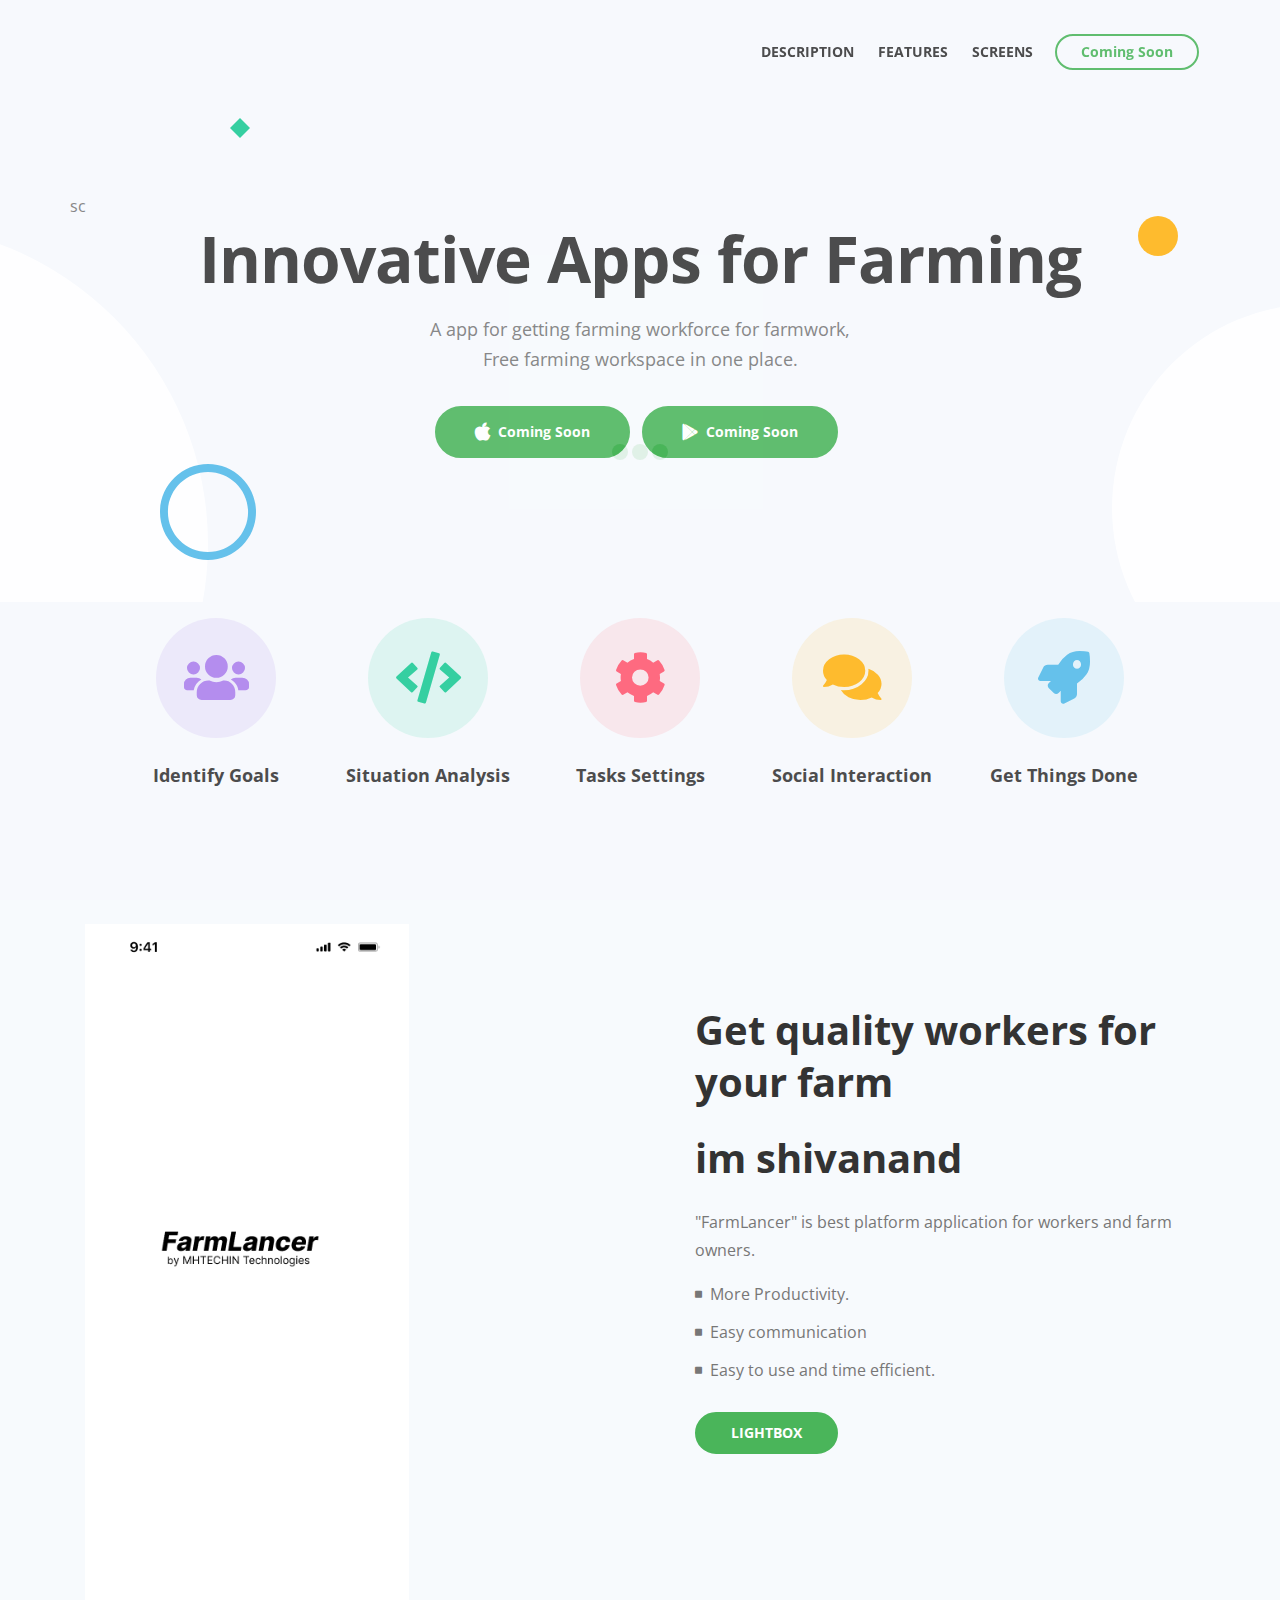
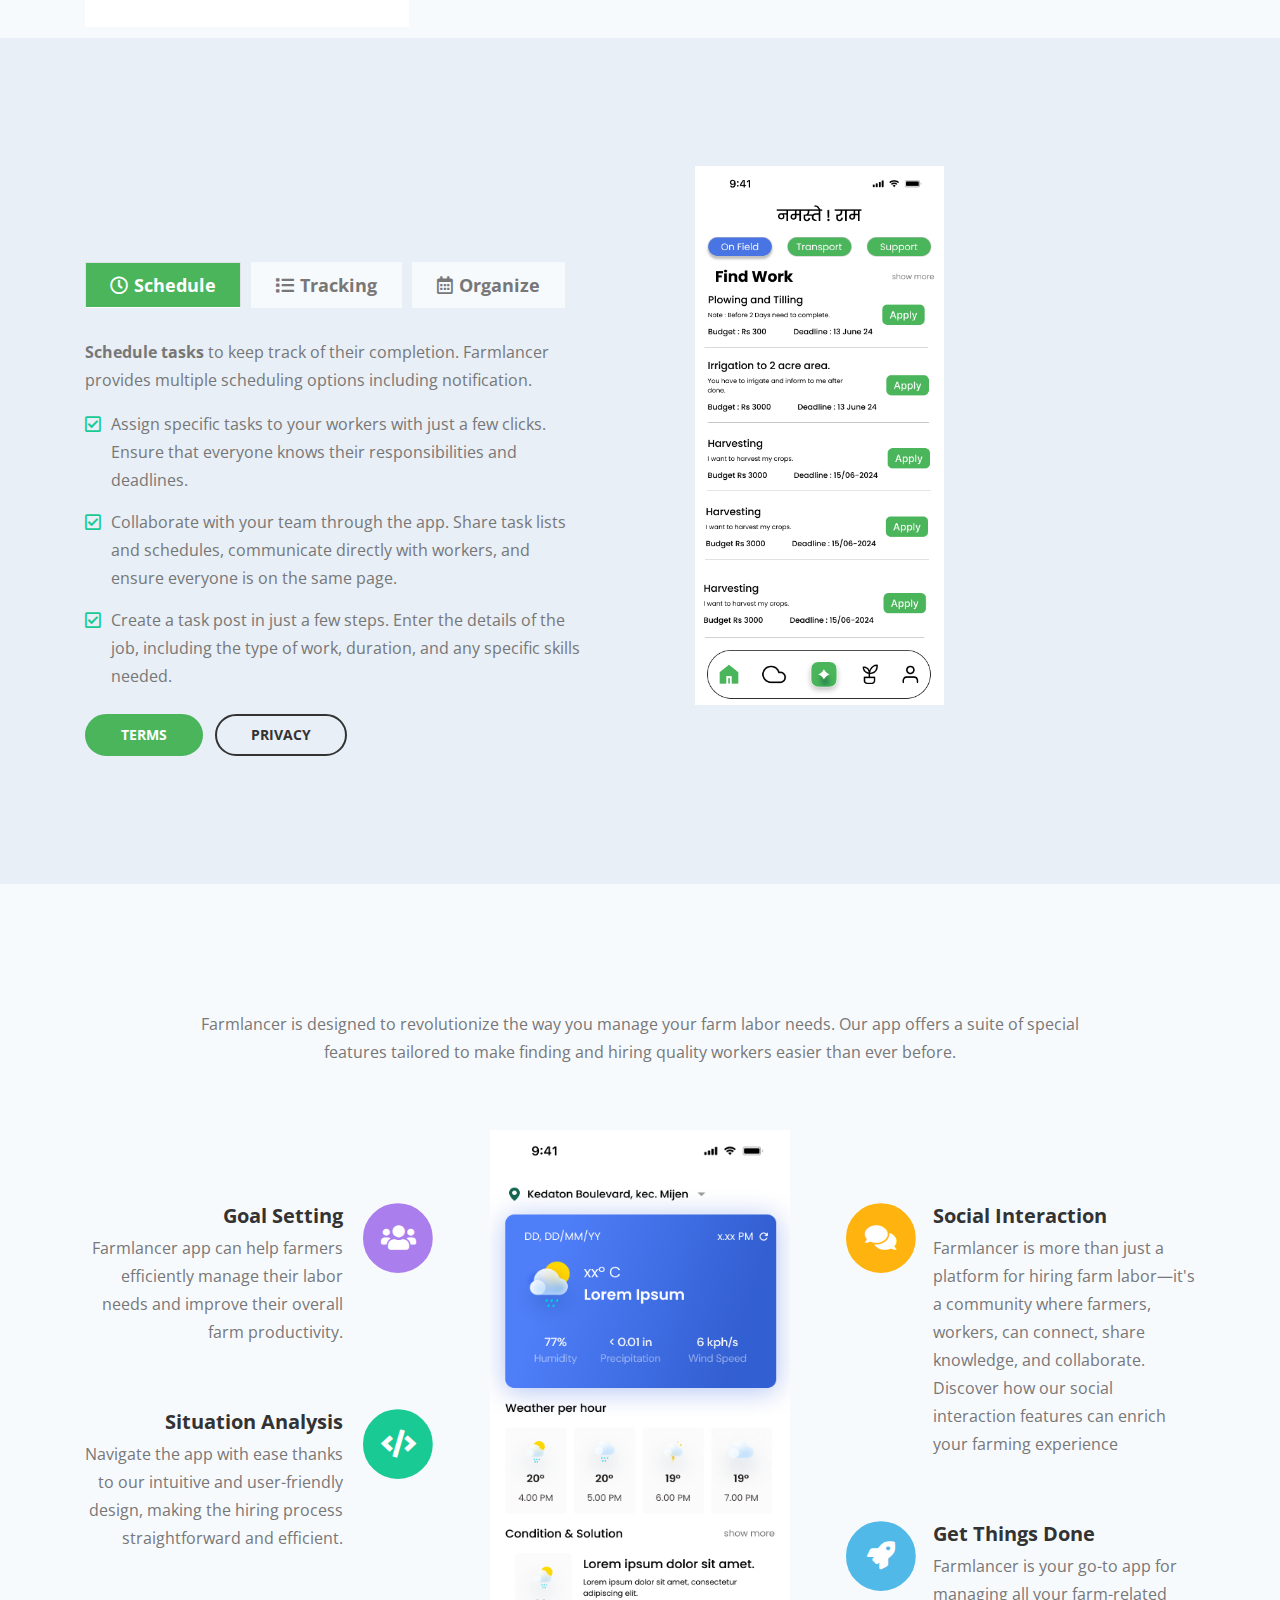
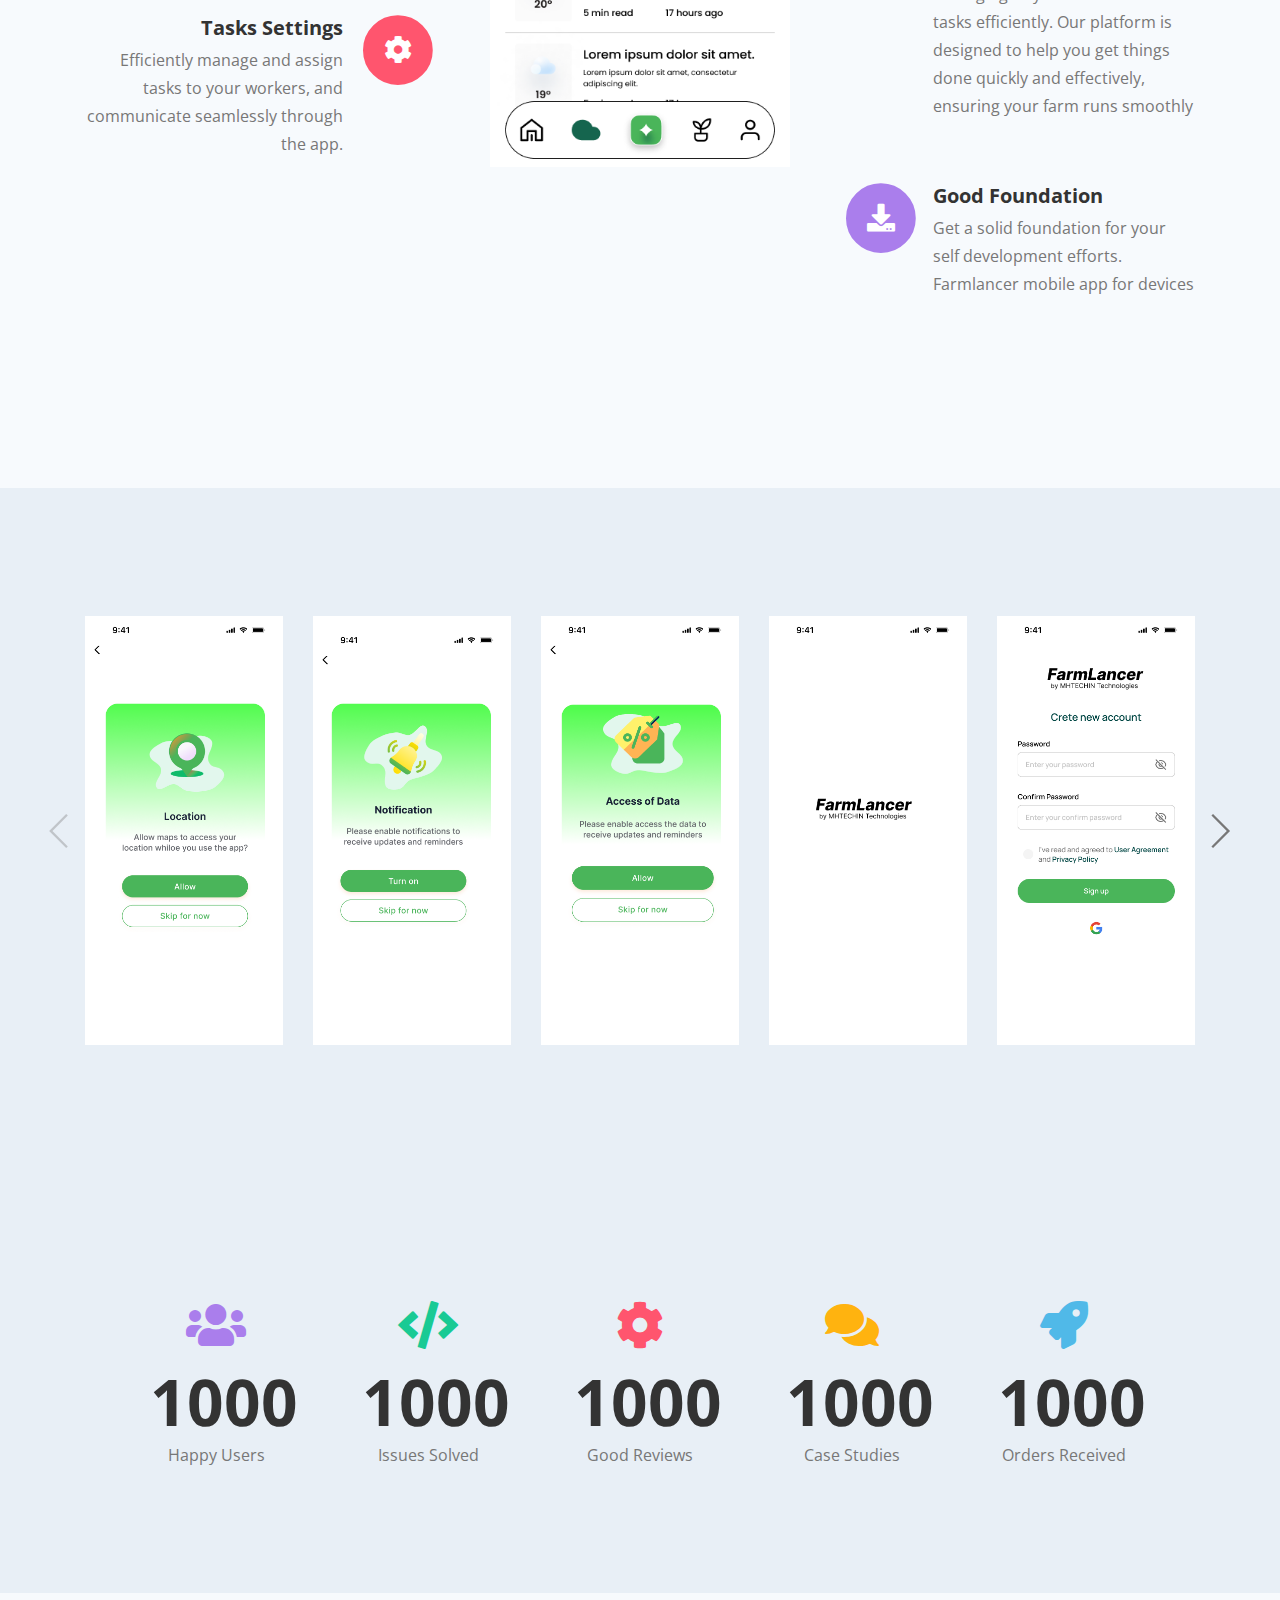
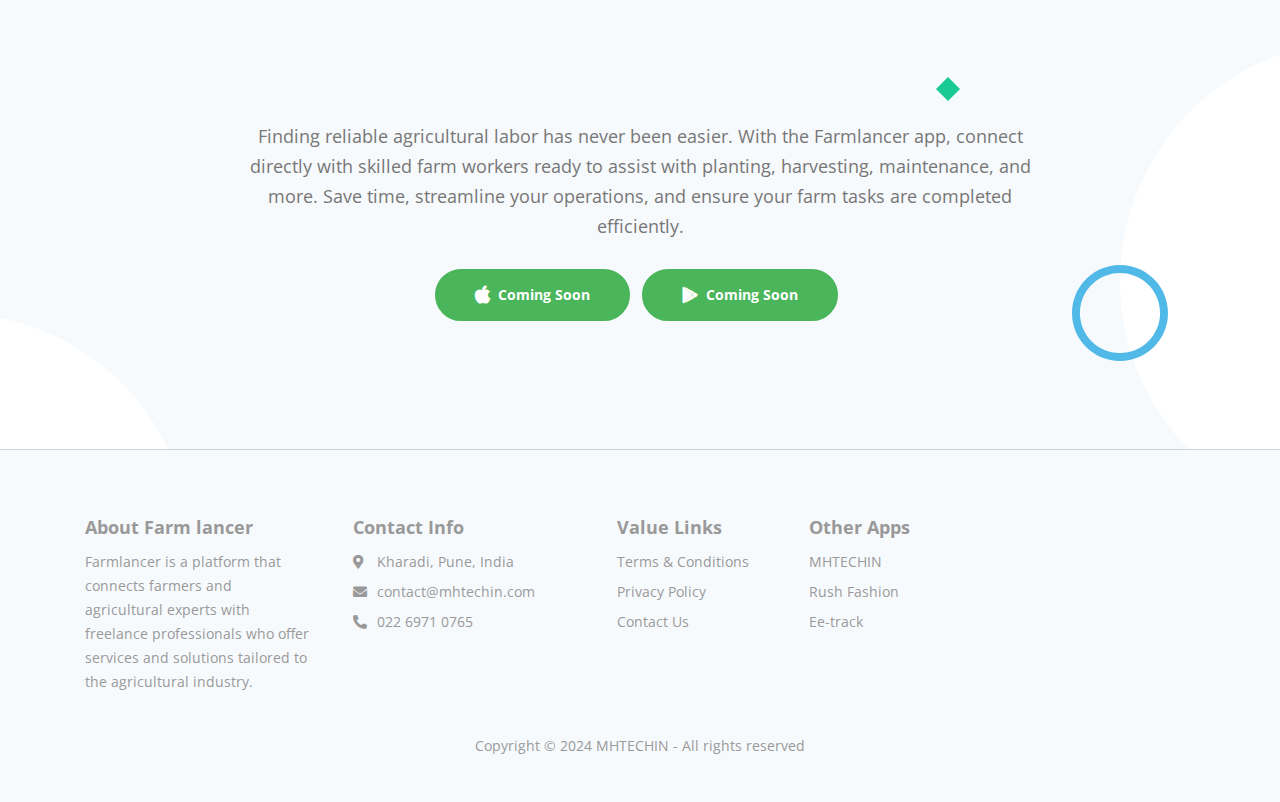
==== index.html @ 0a5f11b9 "updated 218th line" ====
<!DOCTYPE html>
<html lang="en">
<head>
    <meta charset="utf-8">
    <meta name="viewport" content="width=device-width, initial-scale=1, shrink-to-fit=no">
    
    <!-- SEO Meta Tags -->
    <meta name="description" content="Sync is a landing page HTML template built with Bootstrap 4 for presenting mobile apps to the online audience and for getting visitors to become users.">
    <meta name="author" content="Inovatik">

    <!-- OG Meta Tags to improve the way the post looks when you share the page on LinkedIn, Facebook, Google+ -->
	<meta property="og:site_name" content="" /> <!-- website name -->
	<meta property="og:site" content="" /> <!-- website link -->
	<meta property="og:title" content=""/> <!-- title shown in the actual shared post -->
	<meta property="og:description" content="" /> <!-- description shown in the actual shared post -->
	<meta property="og:image" content="" /> <!-- image link, make sure it's jpg -->
	<meta property="og:url" content="" /> <!-- where do you want your post to link to -->
	<meta property="og:type" content="article" />

    <!-- Webpage Title -->
    <title>Farm Lancer App </title>
    
    <!-- Styles -->
    <link href="https://fonts.googleapis.com/css?family=Open+Sans:400,400i,700&display=swap&subset=latin-ext" rel="stylesheet">
    <link href="css/bootstrap.css" rel="stylesheet">
    <link href="css/fontawesome-all.css" rel="stylesheet">
    <link href="css/swiper.css" rel="stylesheet">
	<link href="css/magnific-popup.css" rel="stylesheet">
	<link href="css/styles.css" rel="stylesheet">
	
	<!-- Favicon  -->
    <link rel="icon" href="images/favicon.png">
</head>
<body data-spy="scroll" data-target=".fixed-top">
    
    <!-- Preloader -->
	<div class="spinner-wrapper">
        <div class="spinner">
            <div class="bounce1"></div>
            <div class="bounce2"></div>
            <div class="bounce3"></div>
        </div>
    </div>
    <!-- end of preloader -->
    

    <!-- Navigation -->
    <nav class="navbar navbar-expand-lg navbar-dark navbar-custom fixed-top">
        <div class="container">
            <!-- Text Logo - Use this if you don't have a graphic logo -->
            <!-- <a class="navbar-brand logo-text page-scroll" href="index.html">Sync</a> -->

            <!-- Image Logo -->
           <!-- / <a class="navbar-brand logo-image" href="index.html"><img src="images/logo.svg" alt="alternative"></a>  -->
            
            <!-- Mobile Menu Toggle Button -->
            <button class="navbar-toggler" type="button" data-toggle="collapse" data-target="#navbarsExampleDefault" aria-controls="navbarsExampleDefault" aria-expanded="false" aria-label="Toggle navigation">
                <span class="navbar-toggler-awesome fas fa-bars"></span>
                <span class="navbar-toggler-awesome fas fa-times"></span>
            </button>
            <!-- end of mobile menu toggle button -->

            <div class="collapse navbar-collapse" id="navbarsExampleDefault">
                <ul class="navbar-nav ml-auto">
                    <li class="nav-item">
                        <a class="nav-link page-scroll" href="#description">DESCRIPTION <span class="sr-only">(current)</span></a>
                    </li>
                    <li class="nav-item">
                        <a class="nav-link page-scroll" href="#features">FEATURES</a>
                    </li>
                    <li class="nav-item">
                        <a class="nav-link page-scroll" href="#screens">SCREENS</a>
                    </li>

                    <!-- Dropdown Menu -->          
                    <!--<li class="nav-item dropdown">-->
                    <!--    <a class="nav-link dropdown-toggle page-scroll" id="navbarDropdown" role="button" aria-haspopup="true" aria-expanded="false">EXTRA</a>-->
                    <!--    <div class="dropdown-menu" aria-labelledby="navbarDropdown">-->
                    <!--        <a class="dropdown-item" href="article-details.html"><span class="item-text">ARTICLE DETAILS</span></a>-->
                    <!--        <div class="dropdown-divider"></div>-->
                    <!--        <a class="dropdown-item" href="terms-conditions.html"><span class="item-text">TERMS CONDITIONS</span></a>-->
                    <!--        <div class="dropdown-divider"></div>-->
                    <!--        <a class="dropdown-item" href="privacy-policy.html"><span class="item-text">PRIVACY POLICY</span></a>-->
                    <!--    </div>-->
                    <!--</li>-->
                    <!-- end of dropdown menu -->
                </ul>
                <span class="nav-item">
                    <a class="btn-outline-sm page-scroll" href="#download">Coming Soon</a>
                </span>
            </div>
        </div> <!-- end of container -->
    </nav> <!-- end of navbar -->
    <!-- end of navigation -->


    <!-- Header -->
    <header class="header">
        <div class="container">
            <div class="row">sc
                <div class="col-lg-12">
                    <div class="text-container">
                        <h1>Innovative Apps for Farming</h1>
                        <p class="p-large p-heading">A app for getting farming workforce for farmwork, <br>Free farming workspace in one place.</p>
                        <a class="btn-solid-lg" href="#your-link"><i class="fab fa-apple"></i>Coming Soon</a>
                        <a class="btn-solid-lg" href="#your-link"><i class="fab fa-google-play"></i>Coming Soon</a>
                    </div> <!-- end of text-container -->
                </div> <!-- end of col -->
            </div> <!-- end of row -->
            <div class="row">
                <div class="col-lg-12">
                    <!-- <div class="image-container">
                        <img class="img-fluid" src="images/header-iphone.png" alt="alternative">
                    </div>  -->
                </div> <!-- end of col -->
            </div> <!-- end of row -->
        </div> <!-- end of container -->
        <div class="deco-white-circle-1">
            <img src="images/decorative-white-circle.svg" alt="alternative">
        </div> <!-- end of deco-white-circle-1 -->
        <div class="deco-white-circle-2">
            <img src="images/decorative-white-circle.svg" alt="alternative">
        </div> <!-- end of deco-white-circle-2 -->
        <div class="deco-blue-circle">
            <img src="images/decorative-blue-circle.svg" alt="alternative">
        </div> <!-- end of deco-blue-circle -->
        <div class="deco-yellow-circle">
            <img src="images/decorative-yellow-circle.svg" alt="alternative">
        </div> <!-- end of deco-yellow-circle -->
        <div class="deco-green-diamond">
            <img src="images/decorative-green-diamond.svg" alt="alternative">
        </div> <!-- end of deco-yellow-circle -->
    </header> <!-- end of header -->
    <!-- end of header -->


    <!-- Small Features -->
    <div class="cards-1">
        <div class="container">
            <div class="row">
                <div class="col-lg-12">
                    
                    <!-- Card -->
                    <div class="card">
                        <div class="card-image">
                            <i class="fas fa-users"></i>
                        </div>
                        <div class="card-body">
                            <h5 class="card-title">Identify Goals</h5>
                        </div>
                    </div>
                    <!-- end of card -->

                    <!-- Card -->
                    <div class="card">
                        <div class="card-image green">
                            <i class="fas fa-code"></i>
                        </div>
                        <div class="card-body">
                            <h5 class="card-title">Situation Analysis</h5>
                        </div>
                    </div>
                    <!-- end of card -->

                    <!-- Card -->
                    <div class="card">
                        <div class="card-image red">
                            <i class="fas fa-cog"></i>
                        </div>
                        <div class="card-body">
                            <h5 class="card-title">Tasks Settings</h5>
                        </div>
                    </div>
                    <!-- end of card -->

                    <!-- Card -->
                    <div class="card">
                        <div class="card-image yellow">
                            <i class="fas fa-comments"></i>
                        </div>
                        <div class="card-body">
                            <h5 class="card-title">Social Interaction</h5>
                        </div>
                    </div>
                    <!-- end of card -->

                    <!-- Card -->
                    <div class="card">
                        <div class="card-image blue">
                            <i class="fas fa-rocket"></i>
                        </div>
                        <div class="card-body">
                            <h5 class="card-title">Get Things Done</h5>
                        </div>
                    </div>
                    <!-- end of card -->

                </div> <!-- end of col -->
            </div> <!-- end of row -->
        </div> <!-- end of container -->
    </div> <!-- end of cards-1 -->
    <!-- end of small features -->


    <!-- Description 1 -->
    <div id="description" class="basic-1">
        <div class="container">
            <div class="row">
                <div class="col-lg-6">
                    <div class="image-container">
                        <img class="img-fluid" src="images/splash screen.png" alt="alternative" style="max-width: 100%; height: 120%;">

                    </div> <!-- end of image-container -->
                </div> <!-- end of col -->
                <div class="col-lg-6">
                    <div class="text-container">
                        <h2>Get quality workers for your farm</h2>
                        <h2>im shivanand</h2>
                        <p>"FarmLancer" is best platform application for workers and farm owners.</p>
                        <ul class="list-unstyled li-space-lg">
                            <li class="media">
                                <i class="fas fa-square"></i>
                                <div class="media-body">More Productivity.</div>
                            </li>
                            <li class="media">
                                <i class="fas fa-square"></i>
                                <div class="media-body">Easy communication</div>
                            </li>
                            <li class="media">
                                <i class="fas fa-square"></i>
                                <div class="media-body">Easy to use and time efficient.</div>
                            </li>
                        </ul>
                        <a class="btn-solid-reg popup-with-move-anim" href="#description-1-details-lightbox">LIGHTBOX</a>
                    </div> <!-- end of text-container -->
                </div> <!-- end of col -->
            </div> <!-- end of row -->
        </div> <!-- end of container -->
    </div> <!-- end of basic-1 -->
    <!-- end of description 1 -->

    
    <!-- Description 1 Details Lightbox -->
	<!-- Details Lightbox -->
	<div id="description-1-details-lightbox" class="lightbox-basic zoom-anim-dialog mfp-hide">
        <div class="row">
            <button title="Close (Esc)" type="button" class="mfp-close x-button">×</button>
			<div class="col-lg-8">
                <div class="image-container">
                    <img class="img-fluid" src="images/description-1-details-lightbox.jpg" alt="alternative">
                </div> <!-- end of image-container -->
			</div>
			<div class="col-lg-4">
                <h3>Goals Setting</h3>
				<hr>
                <p>The app can easily help you track your personal development evolution if you take the time to set it up.</p>
                <h4>User Feedback</h4>
                <p>This is a great app which can help you save time and make your live easier. And it will help improve your productivity.</p>
                <ul class="list-unstyled li-space-lg">
                    <li class="media">
                        <i class="far fa-check-square"></i><div class="media-body">Splash screen panel</div>
                    </li>
                    <li class="media">
                        <i class="far fa-check-square"></i><div class="media-body">Statistics graph report</div>
                    </li>
                    <li class="media">
                        <i class="far fa-check-square"></i><div class="media-body">Events calendar layout</div>
                    </li>
                    <li class="media">
                        <i class="far fa-check-square"></i><div class="media-body">Location details screen</div>
                    </li>
                    <li class="media">
                        <i class="far fa-check-square"></i><div class="media-body">Onboarding steps interface</div>
                    </li>
                </ul>
                <a class="btn-solid-reg mfp-close page-scroll" href="#download">DOWNLOAD</a> <button class="btn-outline-reg mfp-close as-button" type="button">BACK</button>
			</div>
		</div> <!-- end of row -->
    </div> <!-- end of lightbox-basic -->
    <!-- end of details lightbox -->
    <!-- end of description 1 details lightbox -->



    <!-- Description 2 -->
    <div class="tabs">
        <div class="container">
            <div class="row">
                <div class="col-lg-6">
                    <div class="tabs-container">

                        <!-- Tabs Links -->
                        <ul class="nav nav-tabs" id="cedoTabs" role="tablist">
                            <li class="nav-item">
                                <a class="nav-link active" id="nav-tab-1" data-toggle="tab" href="#tab-1" role="tab" aria-controls="tab-1" aria-selected="true"><i class="far fa-clock"></i>Schedule</a>
                            </li>
                            <li class="nav-item">
                                <a class="nav-link" id="nav-tab-2" data-toggle="tab" href="#tab-2" role="tab" aria-controls="tab-2" aria-selected="false"><i class="fas fa-list"></i>Tracking</a>
                            </li>
                            <li class="nav-item">
                                <a class="nav-link" id="nav-tab-3" data-toggle="tab" href="#tab-3" role="tab" aria-controls="tab-3" aria-selected="false"><i class="far fa-calendar-alt"></i>Organize</a>
                            </li>
                        </ul>
                        <!-- end of tabs links -->
                        
                        <!-- Tabs Content -->
                        <div class="tab-content" id="cedoTabsContent">
                            <!-- Tab -->
                            <div class="tab-pane fade show active" id="tab-1" role="tabpanel" aria-labelledby="tab-1">
                                <p><strong>Schedule tasks</strong> to keep track of their completion. Farmlancer provides multiple scheduling options including notification.</p>
                                <ul class="list-unstyled li-space-lg">
                                    <li class="media">
                                        <i class="far fa-check-square"></i>
                                        <div class="media-body">Assign specific tasks to your workers with just a few clicks. Ensure that everyone knows their responsibilities and deadlines.</div>
                                    </li>
                                    <li class="media">
                                        <i class="far fa-check-square"></i>
                                        <div class="media-body">Collaborate with your team through the app. Share task lists and schedules, communicate directly with workers, and ensure everyone is on the same page.</div>
                                    </li>
                                    <li class="media">
                                        <i class="far fa-check-square"></i>
                                        <div class="media-body"> Create a task post in just a few steps. Enter the details of the job, including the type of work, duration, and any specific skills needed.</div>
                                    </li>
                                </ul>
                                <a class="btn-solid-reg page-scroll" href="terms-conditions.html">TERMS</a> <a class="btn-outline-reg page-scroll" href="privacy-policy.html">PRIVACY</a>
                            </div> <!-- end of tab-pane -->
                            <!-- end of tab -->

                            <!-- Tab -->
                            <div class="tab-pane fade" id="tab-2" role="tabpanel" aria-labelledby="tab-2">
                                <p><strong>Keep track of everything</strong> and analyse your progress while using the app. In less than a month you should be seeing improved results when it comes to time management and task prioritization</p>
                                <p><strong>Anyone can enjoy the app</strong> no matter their gender, age, occupation or location in the world. Sync's algorithms have been built to be flexible and functional for any person in the world</p>
                                <p><strong>Achieve the impossible</strong> just by carefully monitoring your progress and keeping the app updated with daily operations. It's easier than you think and it only takes a couple of minutes</p>
                                <a class="red" href="terms-conditions.html">Terms & Conditions >></a>
                            </div> <!-- end of tab-pane -->
                            <!-- end of tab -->

                            <!-- Tab -->
                            <div class="tab-pane fade" id="tab-3" role="tabpanel" aria-labelledby="tab-3">
                                <p><strong>Use the power of social interactivity</strong> to keep you motivated and focused on your daily and long term goals. It's revolutionary</p>
                                <ul class="list-unstyled li-space-lg">
                                    <li class="media">
                                        <i class="far fa-check-square"></i>
                                        <div class="media-body">Commiting to something in front of a crowd gives you little room to walk back on your promise and makes you push on</div>
                                    </li>
                                    <li class="media">
                                        <i class="far fa-check-square"></i>
                                        <div class="media-body">No more frustrations of loosing focus and not being efficient. Sync main purpose is to solve just that and make you happy</div>
                                    </li>
                                    <li class="media">
                                        <i class="far fa-check-square"></i>
                                        <div class="media-body">It's the first mobile app that can turn you in a better organized person without the pressure of failing like other systems</div>
                                    </li>
                                    <li class="media">
                                        <i class="far fa-check-square"></i>
                                        <div class="media-body">Recognized by a lot of trainers and life coaches Sync is the number one tool they recommend time management</div>
                                    </li>
                                </ul>
                            </div> <!-- end of tab-pane -->
                            <!-- end of tab -->
                        </div> <!-- end of tab-content -->
                        <!-- end of nav tabs content -->
                    
                    </div> <!-- end of tabs-container -->
                </div> <!-- end of col -->
                <div class="col-lg-6">
                    <div class="image-container">
                        <img src="images/Home menu.png" alt="alternative" style="width: 50%; height: auto;">

                    </div> <!-- end of image-container -->
                </div> <!-- end of col -->
            </div> <!-- end of row -->
        </div> <!-- end of container -->
    </div> <!-- end of tabs -->
    <!-- end of description 2 -->


    <!-- Features -->
    <div id="features" class="basic-2">
        <div class="container">
            <div class="row">
                <div class="col-lg-12">
                    <h2></h2>
                    <p class="p-heading">Farmlancer is designed to revolutionize the way you manage your farm labor needs. Our app offers a suite of special features tailored to make finding and hiring quality workers easier than ever before.</p>
                </div> <!-- end of div -->
            </div> <!-- end of div -->
            <div class="row">
                <div class="col-lg-4">
                    <ul class="list-unstyled li-space-lg first">
                        <li class="media">
                            <span class="fa-stack">
                                <i class="fas fa-circle fa-stack-2x"></i>
                                <i class="fas fa-users fa-stack-1x"></i>
                            </span>
                            <div class="media-body">
                                <h4>Goal Setting</h4>
                                <p> Farmlancer app can help farmers efficiently manage their labor needs and improve their overall farm productivity.</p>
                            </div>
                        </li>
                        <li class="media">
                            <span class="fa-stack">
                                <i class="fas fa-circle fa-stack-2x green"></i>
                                <i class="fas fa-code fa-stack-1x"></i>
                            </span>
                            <div class="media-body">
                                <h4>Situation Analysis</h4>
                                <p>Navigate the app with ease thanks to our intuitive and user-friendly design, making the hiring process straightforward and efficient.</p>
                            </div>
                        </li>
                        <li class="media">
                            <span class="fa-stack">
                                <i class="fas fa-circle fa-stack-2x red"></i>
                                <i class="fas fa-cog fa-stack-1x"></i>
                            </span>
                            <div class="media-body">
                                <h4>Tasks Settings</h4>
                                <p>Efficiently manage and assign tasks to your workers, and communicate seamlessly through the app.</p>
                            </div>
                        </li>
                    </ul>
                </div> <!-- end of col -->
                <div class="col-lg-4">
                    <img class="img-fluid" src="images/Weather menu.png" alt="alternative">
                </div> <!-- end of col -->
                <div class="col-lg-4">
                    <ul class="list-unstyled li-space-lg">
                        <li class="media">
                            <span class="fa-stack">
                                <i class="fas fa-circle fa-stack-2x yellow"></i>
                                <i class="fas fa-comments fa-stack-1x"></i>
                            </span>
                            <div class="media-body">
                                <h4>Social Interaction</h4>
                                <p>Farmlancer is more than just a platform for hiring farm labor—it's a community where farmers, workers, can connect, share knowledge, and collaborate. Discover how our social interaction features can enrich your farming experience</p>
                            </div>
                        </li>
                        <li class="media">
                            <span class="fa-stack">
                                <i class="fas fa-circle fa-stack-2x blue"></i>
                                <i class="fas fa-rocket fa-stack-1x"></i>
                            </span>
                            <div class="media-body">
                                <h4>Get Things Done</h4>
                                <p>Farmlancer is your go-to app for managing all your farm-related tasks efficiently. Our platform is designed to help you get things done quickly and effectively, ensuring your farm runs smoothly</p>
                            </div>
                        </li>
                        <li class="media">
                            <span class="fa-stack">
                                <i class="fas fa-circle fa-stack-2x"></i>
                                <i class="fas fa-download fa-stack-1x"></i>
                            </span>
                            <div class="media-body">
                                <h4>Good Foundation</h4>
                                <p>Get a solid foundation for your self development efforts. Farmlancer mobile app for devices</p>
                            </div>
                        </li>
                    </ul>
                </div> <!-- end of col -->
            </div> <!-- end of row -->
        </div> <!-- end of container -->
    </div> <!-- end of basic-2 -->
    <!-- end of features -->
	
    <!-- Screenshots -->
    <div id="screens" class="slider">
        <div class="container">
            <div class="row">
                <div class="col-lg-12">
                    
                    <!-- Image Slider -->
                    <div class="slider-container">
                        <div class="swiper-container image-slider">
                            <div class="swiper-wrapper">
                                <!-- Slide -->
                                <div class="swiper-slide">
                                    <a href="images/Location.png" class="popup-link" data-effect="fadeIn">
                                        <img class="img-fluid" src="images/Location.png" alt="alternative">
                                    </a>
                                </div>
                                <!-- end of slide -->
                                 <!-- Slide -->
                                <div class="swiper-slide">
                                    <a href="images/Notification.png" class="popup-link" data-effect="fadeIn">
                                        <img class="img-fluid" src="images/Notification.png" alt="alternative">
                                    </a>
                                </div>
                                <!-- end of slide -->
                                 <!-- Slide -->
                                <div class="swiper-slide">
                                    <a href="images/Storage.png" class="popup-link" data-effect="fadeIn">
                                        <img class="img-fluid" src="images/Storage.png" alt="alternative">
                                    </a>
                                </div>
                                <!-- end of slide -->
                                <!-- Slide -->
                                <div class="swiper-slide">
                                    <a href="images/splashscreen.png" class="popup-link" data-effect="fadeIn">
                                        <img class="img-fluid" src="images/splashscreen.png" alt="alternative">
                                    </a>
                                </div>
                                <!-- end of slide -->
                                <!-- Slide -->
                                <div class="swiper-slide">
                                    <a href="images/sign up password.png" class="popup-link" data-effect="fadeIn">
                                        <img class="img-fluid" src="images/sign up password.png" alt="alternative">
                                    </a>
                                </div>
                                <!-- end of slide -->
                                <!-- Slide -->
                                <div class="swiper-slide">
                                    <a href="images/sign up email address.png" class="popup-link" data-effect="fadeIn">
                                        <img class="img-fluid" src="images/sign up email address.png" alt="alternative">
                                    </a>
                                </div>
                                <!-- end of slide -->
                                <!-- Slide -->
                                <div class="swiper-slide">
                                    <a href="images/sign in.png" class="popup-link" data-effect="fadeIn">
                                        <img class="img-fluid" src="images/sign in.png" alt="alternative">
                                    </a>
                                </div>
                                <!-- end of slide -->
                                <!-- Slide -->
                                <div class="swiper-slide">
                                    <a href="images/Homemenu.png" class="popup-link" data-effect="fadeIn">
                                        <img class="img-fluid" src="images/Homemenu.png" alt="alternative">
                                    </a>
                                </div>
                                <!-- end of slide -->
                                <!-- Slide -->
                                <div class="swiper-slide">
                                    <a href="images/Submit Details.png" class="popup-link" data-effect="fadeIn">
                                        <img class="img-fluid" src="images/Submit Details.png" alt="alternative">
                                    </a>
                                </div>
                                <!-- end of slide -->
                                <!-- Slide -->
                                <div class="swiper-slide">
                                    <a href="images/More news.png" class="popup-link" data-effect="fadeIn">
                                        <img class="img-fluid" src="images/More news.png" alt="alternative">
                                    </a>
                                </div>
                                <!-- end of slide -->
                                <!-- Slide -->
                                <div class="swiper-slide">
                                    <a href="images/Weather menu.png" class="popup-link" data-effect="fadeIn">
                                        <img class="img-fluid" src="images/Weather menu.png" alt="alternative">
                                    </a>
                                </div>
                                <!-- end of slide -->
                                <!-- Slide -->
                                <div class="swiper-slide">
                                    <a href="images/Profile menu.png" class="popup-link" data-effect="fadeIn">
                                        <img class="img-fluid" src="images/Profile menu.png" alt="alternative">
                                    </a>
                                </div>
                                <!-- end of slide -->
                                <!-- Slide -->
                                <div class="swiper-slide">
                                    <a href="images/Edit profile.png" class="popup-link" data-effect="fadeIn">
                                        <img class="img-fluid" src="images/Edit profile.png" alt="alternative">
                                    </a>
                                </div>
                                <!-- end of slide -->
                                
                            </div> <!-- end of swiper-wrapper -->
                            <!-- Add Arrows -->
                            <div class="swiper-button-next"></div>
                            <div class="swiper-button-prev"></div>
                            <!-- end of add arrows -->
                        </div> <!-- end of swiper-container -->
                    </div> <!-- end of slider-container -->
                    <!-- end of image slider -->
                </div> <!-- end of col -->
            </div> <!-- end of row -->
        </div> <!-- end of container -->
    </div> <!-- end of slider -->
    <!-- end of screenshots -->

    <!-- Testimonials -->
    <!--<div class="cards-2">-->
    <!--    <div class="container">-->
    <!--        <div class="row">-->
    <!--            <div class="col-lg-12">-->
    <!--                <h2>User Testimonials</h2>-->
    <!--            </div> <!-- end of col -->
    <!--        </div> <!-- end of row -->
    <!--        <div class="row">-->
    <!--            <div class="col-lg-12">-->

                    <!-- Card -->
    <!--                <div class="card">-->
    <!--                    <div class="card-image">-->
    <!--                        <i class="fas fa-star"></i><i class="fas fa-star"></i><i class="fas fa-star"></i><i class="fas fa-star"></i><i class="fas fa-star"></i>-->
    <!--                        <hr class="testimonial-line">-->
    <!--                    </div>-->
    <!--                    <div class="card-body">-->
    <!--                        <div class="testimonial-text">I love using Sync for my personal development needs. It meets all my requirements and it actually helps a lot with focusing skills.</div>-->
    <!--                        <div class="testimonial-author">Rick Jones - Designer</div>-->
    <!--                    </div>-->
    <!--                </div>-->
                    <!-- end of card -->

                    <!-- Card -->
    <!--                <div class="card">-->
    <!--                    <div class="card-image">-->
    <!--                        <i class="fas fa-star"></i><i class="fas fa-star"></i><i class="fas fa-star"></i><i class="fas fa-star"></i><i class="fas fa-star"></i>-->
    <!--                        <hr class="testimonial-line">-->
    <!--                    </div>-->
    <!--                    <div class="card-body">-->
    <!--                        <div class="testimonial-text">After trying out a large number of personal coaching apps I decided to give Sync a try and what a wonderful surprise it was.</div>-->
    <!--                        <div class="testimonial-author">Lynda Marquez - Developer</div>-->
    <!--                    </div>-->
    <!--                </div>-->
                    <!-- end of card -->

                    <!-- Card -->
    <!--                <div class="card">-->
    <!--                    <div class="card-image">-->
    <!--                        <i class="fas fa-star"></i><i class="fas fa-star"></i><i class="fas fa-star"></i><i class="fas fa-star"></i><i class="fas fa-star"></i>-->
    <!--                        <hr class="testimonial-line">-->
    <!--                    </div>-->
    <!--                    <div class="card-body">-->
    <!--                        <div class="testimonial-text">Never dreamed I could learn so fast how to focus on my personal goals and improve my life to levels I never thought possible.</div>-->
    <!--                        <div class="testimonial-author">Jay Frisco - Marketer</div>-->
    <!--                    </div>-->
    <!--                </div>-->
                    <!-- end of card -->

                </div> <!-- end of col -->
            </div> <!-- end of row -->
            <div class="row">
                <!--<div class="col-lg-12">-->
                <!--    <div class="image-container">-->
                <!--        <img class="img-fluid" src="images/customer-logo-1.png" alt="alternative">-->
                <!--        <img class="img-fluid" src="images/customer-logo-2.png" alt="alternative">-->
                <!--        <img class="img-fluid" src="images/customer-logo-3.png" alt="alternative">-->
                <!--        <img class="img-fluid" src="images/customer-logo-4.png" alt="alternative">-->
                <!--        <img class="img-fluid" src="images/customer-logo-5.png" alt="alternative">-->
                <!--    </div> <!-- end of image-container -->
                <!--</div> 
            </div> <!-- end of row -->
            <!--<div class="row">-->
            <!--    <div class="col-lg-12">-->

                    <!-- Card -->
            <!--        <div class="card">-->
            <!--            <div class="card-image">-->
            <!--                <i class="fas fa-star"></i><i class="fas fa-star"></i><i class="fas fa-star"></i><i class="fas fa-star"></i><i class="fas fa-star"></i>-->
            <!--                <hr class="testimonial-line">-->
            <!--            </div>-->
            <!--            <div class="card-body">-->
            <!--                <div class="testimonial-text">I got so much value from using Sync in my daily life for which I am very grateful and would recommend it to everybody</div>-->
            <!--                <div class="testimonial-author">Frank Gibson - Manager</div>-->
            <!--            </div>-->
            <!--        </div>-->
                    <!-- end of card -->

                    <!-- Card -->
            <!--        <div class="card">-->
            <!--            <div class="card-image">-->
            <!--                <i class="fas fa-star"></i><i class="fas fa-star"></i><i class="fas fa-star"></i><i class="fas fa-star"></i><i class="fas fa-star"></i>-->
            <!--                <hr class="testimonial-line">-->
            <!--            </div>-->
            <!--            <div class="card-body">-->
            <!--                <div class="testimonial-text">If you have great goals but can't figure out a way to keep focused then you should definitely give Sync a try and see the results</div>-->
            <!--                <div class="testimonial-author">Rita Longmile - Designer</div>-->
            <!--            </div>-->
            <!--        </div>-->
                    <!-- end of card -->

                    <!-- Card -->
            <!--        <div class="card">-->
            <!--            <div class="card-image">-->
            <!--                <i class="fas fa-star"></i><i class="fas fa-star"></i><i class="fas fa-star"></i><i class="fas fa-star"></i><i class="fas fa-star"></i>-->
            <!--                <hr class="testimonial-line">-->
            <!--            </div>-->
            <!--            <div class="card-body">-->
            <!--                <div class="testimonial-text">I've been looking for a great organizer app for such a long time but now I am really happy that I found Sync. It's beeen working great</div>-->
            <!--                <div class="testimonial-author">Jones Smith - Developer</div>-->
            <!--            </div>-->
            <!--        </div>-->
                    <!-- end of card -->

                </div> <!-- end of col -->
            </div> <!-- end of row -->
        </div> <!-- end of container -->
    </div> <!-- end of cards-2 -->
    <!-- end of testimonials -->


    <!-- Statistics -->
    <div class="counter">
        <div class="container">
            <div class="row">
                <div class="col-lg-12">
                    
                    <!-- Counter -->
                    <div id="counter">
                        <div class="cell">
                            <i class="fas fa-users"></i>
                            <div class="counter-value number-count" data-count="0">1000</div>
                            <p class="counter-info">Happy Users</p>
                        </div>
                        <div class="cell">
                            <i class="fas fa-code green"></i>
                            <div class="counter-value number-count" data-count="0">1000</div>
                            <p class="counter-info">Issues Solved</p>
                        </div>
                        <div class="cell">
                            <i class="fas fa-cog red"></i>
                            <div class="counter-value number-count" data-count="0">1000</div>
                            <p class="counter-info">Good Reviews</p>
                        </div>
                        <div class="cell">
                            <i class="fas fa-comments yellow"></i>
                            <div class="counter-value number-count" data-count="0">1000</div>
                            <p class="counter-info">Case Studies</p>
                        </div>
                        <div class="cell">
                            <i class="fas fa-rocket blue"></i>
                            <div class="counter-value number-count" data-count="0">1000</div>
                            <p class="counter-info">Orders Received</p>
                        </div>
                    </div>
                    <!-- end of counter -->

                </div> <!-- end of col -->
            </div> <!-- end of row -->
        </div> <!-- end of container -->
    </div> <!-- end of counter -->
    <!-- end of statistics -->


    <!-- Download -->
    <div id="download" class="basic-3">
        <div class="container">
            <div class="row">
                <div class="col-lg-12">
                    <!--<div class="image-container">-->
                    <!--    <img class="img-fluid" src="images/download-iphone.png" alt="alternative">-->
                    <!--</div> -->
                    <p class="p-large">Finding reliable agricultural labor has never been easier. With the Farmlancer app, connect directly with skilled farm workers ready to assist with planting, harvesting, maintenance, and more. Save time, streamline your operations, and ensure your farm tasks are completed efficiently.</p>
                    <a class="btn-solid-lg" href="#your-link"><i class="fab fa-apple"></i>Coming Soon</a>
                    <a class="btn-solid-lg" href="#your-link"><i class="fab fa-google-play"></i>Coming Soon</a>
                </div> 
            </div> <!-- end of row -->
        </div> <!-- end of container -->
        <div class="deco-white-circle-1">
            <img src="images/decorative-white-circle.svg" alt="alternative">
        </div> <!-- end of deco-white-circle-1 -->
        <div class="deco-white-circle-2">
            <img src="images/decorative-white-circle.svg" alt="alternative">
        </div> <!-- end of deco-white-circle-2 -->
        <div class="deco-blue-circle">
            <img src="images/decorative-blue-circle.svg" alt="alternative">
        </div> <!-- end of deco-blue-circle -->
        <div class="deco-yellow-circle">
            <img src="images/decorative-yellow-circle.svg" alt="alternative">
        </div> <!-- end of deco-yellow-circle -->
        <div class="deco-green-diamond">
            <img src="images/decorative-green-diamond.svg" alt="alternative">
        </div> <!-- end of deco-yellow-circle -->
    </div> <!-- end of basic-3 -->
    <!-- end of download -->


    <!-- Footer -->
    <div class="footer">
        <div class="container">
            <div class="row">
                <div class="col-lg-12">
                    <div class="footer-col first">
                        <h5>About Farm lancer</h5>
                        <p class="p-small">Farmlancer is a platform that connects farmers and agricultural experts with freelance professionals who offer services and solutions tailored to the agricultural industry.</p>
                    </div> <!-- end of footer-col -->
                    <div class="footer-col second">
                        <h5>Contact Info</h5>
                        <ul class="list-unstyled li-space-lg p-small">
                            <li class="media">
                                <i class="fas fa-map-marker-alt"></i>
                                <div class="media-body">Kharadi, Pune, India</div>
                            </li>
                            <li class="media">
                                <i class="fas fa-envelope"></i>
                                <div class="media-body"><a href="#your-link">contact@mhtechin.com</a></div>
                            </li>
                            <li class="media">
                                <i class="fas fa-phone-alt"></i>
                                <div class="media-body"><a href="#your-link">022 6971 0765</a></div>
                            </li>
                        </ul>
                    </div> <!-- end of footer-col -->
                    <div class="footer-col third">
                        <h5>Value Links</h5>
                        <ul class="list-unstyled li-space-lg p-small">
                            <li><a href="https://mhtechin.com/terms-conditions/">Terms & Conditions</a></li>
                            <li><a href="https://mhtechin.com/privacy-policy-2/">Privacy Policy</a></li>
                            <li><a href="https://mhtechin.com/contact-us/">Contact Us</a></li>
                        </ul>
                    </div> <!-- end of footer-col -->
                    <div class="footer-col fourth">
                        <h5>Other Apps</h5>
                        <ul class="list-unstyled li-space-lg p-small">
                            <li><a href="https://play.google.com/store/search?q=mhtechin&c=apps">MHTECHIN</a></li>
                            <li><a href="#https://play.google.com/store/apps/details?id=com.rushfasshion.rush_fashion">Rush Fashion</a></li>
                            <li><a href="#https://play.google.com/store/apps/details?id=com.mhtechin.yash_innovative">Ee-track</a></li>
                        </ul>
                    </div> <!-- end of footer-col -->
                    <!--<div class="footer-col fifth">-->
                    <!--    <span class="fa-stack">-->
                    <!--        <a href="#your-link">-->
                    <!--            <i class="fas fa-circle fa-stack-2x"></i>-->
                    <!--            <i class="fab fa-facebook-f fa-stack-1x"></i>-->
                    <!--        </a>-->
                    <!--    </span>-->
                    <!--    <span class="fa-stack">-->
                    <!--        <a href="#your-link">-->
                    <!--            <i class="fas fa-circle fa-stack-2x"></i>-->
                    <!--            <i class="fab fa-twitter fa-stack-1x"></i>-->
                    <!--        </a>-->
                    <!--    </span>-->
                    <!--    <span class="fa-stack">-->
                    <!--        <a href="#your-link">-->
                    <!--            <i class="fas fa-circle fa-stack-2x"></i>-->
                    <!--            <i class="fab fa-pinterest-p fa-stack-1x"></i>-->
                    <!--        </a>-->
                    <!--    </span>-->
                    <!--    <span class="fa-stack">-->
                    <!--        <a href="#your-link">-->
                    <!--            <i class="fas fa-circle fa-stack-2x"></i>-->
                    <!--            <i class="fab fa-instagram fa-stack-1x"></i>-->
                    <!--        </a>-->
                    <!--    </span>-->
                    <!--</div> 
                </div> <!-- end of col -->
            </div> <!-- end of row -->
        </div> <!-- end of container -->
    </div> <!-- end of footer -->  
    <!-- end of footer -->


    <!-- Copyright -->
    <div class="copyright">
        <div class="container">
            <div class="row">
                <div class="col-lg-12">
                    <p class="p-small">Copyright © 2024 <a href="https://mhtechin.com">MHTECHIN</a> - All rights reserved</p>
                </div> <!-- end of col -->
            </div> <!-- enf of row -->
        </div> <!-- end of container -->
    </div> <!-- end of copyright --> 
    <!-- end of copyright -->
    
    	
    <!-- Scripts -->
    <script src="js/jquery.min.js"></script> <!-- jQuery for Bootstrap's JavaScript plugins -->
    <script src="js/popper.min.js"></script> <!-- Popper tooltip library for Bootstrap -->
    <script src="js/bootstrap.min.js"></script> <!-- Bootstrap framework -->
    <script src="js/jquery.easing.min.js"></script> <!-- jQuery Easing for smooth scrolling between anchors -->
    <script src="js/swiper.min.js"></script> <!-- Swiper for image and text sliders -->
    <script src="js/jquery.magnific-popup.js"></script> <!-- Magnific Popup for lightboxes -->
    <script src="js/validator.min.js"></script> <!-- Validator.js - Bootstrap plugin that validates forms -->
    <script src="js/scripts.js"></script> <!-- Custom scripts -->
</body>
</html>
---- css/styles.css ----
/* Template: Sync - Free Mobile App Landing Page HTML Template
   Author: Inovatik
   Created: Dec 2019
   Description: Master CSS file
*/

/*****************************************
Table Of Contents:

01. General Styles
02. Preloader
03. Navigation
04. Header
05. Small Features
06. Description 1
07. Description 1 Details Lightbox
08. Description 2
09. Features
10. Screenshots
11. Testimonials
12. Statistics
13. Download
14. Footer
15. Copyright
16. Back To Top Button
17. Extra Pages
18. Media Queries
******************************************/

/*****************************************
Colors:
- Backgrounds - light gray #f7fafd
- Backgrounds - gray #e8eff6
- Buttons - red #ff556e
- Headings text, navbar links - black #333
- Body text - dark gray #777
******************************************/


/******************************/
/*     01. General Styles     */
/******************************/
body,
html {
    width: 100%;
	height: 100%;
}

body, p {
	color: #777; 
	font: 400 1rem/1.75rem "Open Sans", sans-serif;
}

.p-large {
	font: 400 1.125rem/1.875rem "Open Sans", sans-serif;
}

.p-small {
	font: 400 0.875rem/1.5rem "Open Sans", sans-serif;
}

.p-heading {
	margin-bottom: 4rem;
	text-align: center;
}

h1 {
	color: #333;
	font: 700 2.625rem/3.375rem "Open Sans", sans-serif;
}

h2 {
	color: #333;
	font: 700 2.125rem/2.75rem "Open Sans", sans-serif;
}

h3 {
	color: #333;
	font: 700 1.75rem/2.375rem "Open Sans", sans-serif;
}

h4 {
	color: #333;
	font: 700 1.25rem/1.75rem "Open Sans", sans-serif;
}

h5 {
	color: #333;
	font: 700 1.125rem/1.625rem "Open Sans", sans-serif;
}

h6 {
	color: #333;
	font: 700 1rem/1.5rem "Open Sans", sans-serif;
}

.testimonial-text {
	font-style: italic;
}

.testimonial-author {
	font-weight: 700;
	font-size: 1rem;
	line-height: 1.5rem;
}

.li-space-lg li {
	margin-bottom: 0.625rem;
}

a {
	color: #555;
	text-decoration: underline;
}

a:hover {
	color: #555;
	text-decoration: underline;
}

a.red {
	color: #ff556e;
}

.btn-solid-reg {
	display: inline-block;
	padding: 1.1875rem 2.125rem 1.1875rem 2.125rem;
	border: 0.125rem solid #4AB55A;
	border-radius: 2rem;
	background-color: #4AB55A;
	color: #fff;
	font: 700 0.875rem/0 "Open Sans", sans-serif;
	text-decoration: none;
	transition: all 0.2s;
}

.btn-solid-reg:hover {
	border: 0.125rem solid #4AB55A;
	background-color: transparent;
	color: #4AB55A;
	text-decoration: none;
}

.btn-solid-lg {
	display: inline-block;
	padding: 1.5rem 2.375rem 1.5rem 2.375rem;
	border: 0.125rem solid #4AB55A;
	border-radius: 2rem;
	background-color: #4AB55A;
	color: #fff;
	font: 700 0.875rem/0 "Open Sans", sans-serif;
	text-decoration: none;
	transition: all 0.2s;
}

.btn-solid-lg:hover {
	border: 0.125rem solid #4AB55A;
	background-color: transparent;
	color: #4AB55A;
	text-decoration: none;
}

.btn-solid-lg .fab {
	margin-right: 0.5rem;
	font-size: 1.25rem;
	line-height: 0;
	vertical-align: top;
}

.btn-solid-lg .fab.fa-google-play {
	font-size: 1rem;
}

.btn-outline-reg {
	display: inline-block;
	padding: 1.1875rem 2.125rem 1.1875rem 2.125rem;
	border: 0.125rem solid #333;
	border-radius: 2rem;
	background-color: transparent;
	color: #333;
	font: 700 0.875rem/0 "Open Sans", sans-serif;
	text-decoration: none;
	transition: all 0.2s;
}

.btn-outline-reg:hover {
	border: 0.125rem solid #333;
	background-color: #333;
	color: #fff;
	text-decoration: none;
}

.btn-outline-lg {
	display: inline-block;
	padding: 1.5rem 2.375rem 1.5rem 2.375rem;
	border: 0.125rem solid #333;
	border-radius: 2rem;
	background-color: transparent;
	color: #333;
	font: 700 0.875rem/0 "Open Sans", sans-serif;
	text-decoration: none;
	transition: all 0.2s;
}

.btn-outline-lg:hover {
	border: 0.125rem solid #333;
	background-color: #333;
	color: #fff;
	text-decoration: none;
}

.btn-outline-sm {
	display: inline-block;
	padding: 1rem 1.5rem 1rem 1.5rem;
	border: 0.125rem solid #333;
	border-radius: 2rem;
	background-color: transparent;
	color: #333;
	font: 700 0.875rem/0 "Open Sans", sans-serif;
	text-decoration: none;
	transition: all 0.2s;
}

.btn-outline-sm:hover {
	border: 0.125rem solid #333;
	background-color: #333;
	color: #fff;
	text-decoration: none;
}

.form-group {
	position: relative;
	margin-bottom: 1.25rem;
}

.form-group.has-error.has-danger {
	margin-bottom: 0.625rem;
}

.form-group.has-error.has-danger .help-block.with-errors ul {
	margin-top: 0.375rem;
}

.label-control {
	position: absolute;
	top: 0.87rem;
	left: 1.375rem;
	color: #777;
	opacity: 1;
	font: 400 0.875rem/1.375rem "Open Sans", sans-serif;
	cursor: text;
	transition: all 0.2s ease;
}

/* IE10+ hack to solve lower label text position compared to the rest of the browsers */
@media screen and (-ms-high-contrast: active), screen and (-ms-high-contrast: none) {  
	.label-control {
		top: 0.9375rem;
	}
}

.form-control-input:focus + .label-control,
.form-control-input.notEmpty + .label-control,
.form-control-textarea:focus + .label-control,
.form-control-textarea.notEmpty + .label-control {
	top: 0.125rem;
	opacity: 1;
	font-size: 0.75rem;
	font-weight: 700;
}

.form-control-input,
.form-control-select {
	display: block; /* needed for proper display of the label in Firefox, IE, Edge */
	width: 100%;
	padding-top: 1.0625rem;
	padding-bottom: 0.0625rem;
	padding-left: 1.3125rem;
	border: 1px solid #c4d8dc;
	border-radius: 0.25rem;
	background-color: #fff;
	color: #777;
	font: 400 0.875rem/1.875rem "Open Sans", sans-serif;
	transition: all 0.2s;
	-webkit-appearance: none; /* removes inner shadow on form inputs on ios safari */
}

.form-control-select {
	padding-top: 0.5rem;
	padding-bottom: 0.5rem;
	height: 3rem;
}

/* IE10+ hack to solve lower label text position compared to the rest of the browsers */
@media screen and (-ms-high-contrast: active), screen and (-ms-high-contrast: none) {  
	.form-control-input {
		padding-top: 1.25rem;
		padding-bottom: 0.75rem;
		line-height: 1.75rem;
	}

	.form-control-select {
		padding-top: 0.875rem;
		padding-bottom: 0.75rem;
		height: 3.125rem;
		line-height: 2.125rem;
	}
}

select {
    /* you should keep these first rules in place to maintain cross-browser behavior */
    -webkit-appearance: none;
	-moz-appearance: none;
	-ms-appearance: none;
    -o-appearance: none;
    appearance: none;
    background-image: url('../images/down-arrow.png');
    background-position: 96% 50%;
    background-repeat: no-repeat;
    outline: none;
}

select::-ms-expand {
    display: none; /* removes the ugly default down arrow on select form field in IE11 */
}

.form-control-textarea {
	display: block; /* used to eliminate a bottom gap difference between Chrome and IE/FF */
	width: 100%;
	height: 8rem; /* used instead of html rows to normalize height between Chrome and IE/FF */
	padding-top: 1.25rem;
	padding-left: 1.3125rem;
	border: 1px solid #c4d8dc;
	border-radius: 0.25rem;
	background-color: #fff;
	color: #777;
	font: 400 0.875rem/1.75rem "Open Sans", sans-serif;
	transition: all 0.2s;
}

.form-control-input:focus,
.form-control-select:focus,
.form-control-textarea:focus {
	border: 1px solid #a1a1a1;
	outline: none; /* Removes blue border on focus */
}

.form-control-input:hover,
.form-control-select:hover,
.form-control-textarea:hover {
	border: 1px solid #a1a1a1;
}

input[type='checkbox'] {
	vertical-align: -10%;
	margin-right: 0.5rem;
}

/* IE10+ hack to raise checkbox field position compared to the rest of the browsers */
@media screen and (-ms-high-contrast: active), screen and (-ms-high-contrast: none) {  
	input[type='checkbox'] {
		vertical-align: -9%;
	}
}

.form-control-submit-button {
	display: inline-block;
	width: 100%;
	height: 3.125rem;
	border: 0.125rem solid #4AB55A;
	border-radius: 1.5rem;
	background-color: #4AB55A;
	color: #fff;
	font: 700 0.875rem/0 "Open Sans", sans-serif;
	cursor: pointer;
	transition: all 0.2s;
}

.form-control-submit-button:hover {
	border: 0.125rem solid #4AB55A;
	background-color: transparent;
	color: #4AB55A;
}

/* Form Success And Error Message Formatting */
#pmsgSubmit.h3.text-center.tada.animated,
#pmsgSubmit.h3.text-center {
	display: block;
	margin-bottom: 0;
	color: #4AB55A;
	font-weight: 400;
	font-size: 1.125rem;
	line-height: 1rem;
}

.help-block.with-errors .list-unstyled {
	font-size: 0.75rem;
	line-height: 1.125rem;
	text-align: left;
}

.help-block.with-errors ul {
	margin-bottom: 0;
}
/* end of form success and error message formatting */

/* Form Success And Error Message Animation - Animate.css */
@-webkit-keyframes tada {
	from {
		-webkit-transform: scale3d(1, 1, 1);
		-ms-transform: scale3d(1, 1, 1);
		transform: scale3d(1, 1, 1);
	}
	10%, 20% {
		-webkit-transform: scale3d(.9, .9, .9) rotate3d(0, 0, 1, -3deg);
		-ms-transform: scale3d(.9, .9, .9) rotate3d(0, 0, 1, -3deg);
		transform: scale3d(.9, .9, .9) rotate3d(0, 0, 1, -3deg);
	}
	30%, 50%, 70%, 90% {
		-webkit-transform: scale3d(1.1, 1.1, 1.1) rotate3d(0, 0, 1, 3deg);
		-ms-transform: scale3d(1.1, 1.1, 1.1) rotate3d(0, 0, 1, 3deg);
		transform: scale3d(1.1, 1.1, 1.1) rotate3d(0, 0, 1, 3deg);
	}
	40%, 60%, 80% {
		-webkit-transform: scale3d(1.1, 1.1, 1.1) rotate3d(0, 0, 1, -3deg);
		-ms-transform: scale3d(1.1, 1.1, 1.1) rotate3d(0, 0, 1, -3deg);
		transform: scale3d(1.1, 1.1, 1.1) rotate3d(0, 0, 1, -3deg);
	}
	to {
		-webkit-transform: scale3d(1, 1, 1);
		-ms-transform: scale3d(1, 1, 1);
		transform: scale3d(1, 1, 1);
	}
}

@keyframes tada {
	from {
		-webkit-transform: scale3d(1, 1, 1);
		-ms-transform: scale3d(1, 1, 1);
		transform: scale3d(1, 1, 1);
	}
	10%, 20% {
		-webkit-transform: scale3d(.9, .9, .9) rotate3d(0, 0, 1, -3deg);
		-ms-transform: scale3d(.9, .9, .9) rotate3d(0, 0, 1, -3deg);
		transform: scale3d(.9, .9, .9) rotate3d(0, 0, 1, -3deg);
	}
	30%, 50%, 70%, 90% {
		-webkit-transform: scale3d(1.1, 1.1, 1.1) rotate3d(0, 0, 1, 3deg);
		-ms-transform: scale3d(1.1, 1.1, 1.1) rotate3d(0, 0, 1, 3deg);
		transform: scale3d(1.1, 1.1, 1.1) rotate3d(0, 0, 1, 3deg);
	}
	40%, 60%, 80% {
		-webkit-transform: scale3d(1.1, 1.1, 1.1) rotate3d(0, 0, 1, -3deg);
		-ms-transform: scale3d(1.1, 1.1, 1.1) rotate3d(0, 0, 1, -3deg);
		transform: scale3d(1.1, 1.1, 1.1) rotate3d(0, 0, 1, -3deg);
	}
	to {
		-webkit-transform: scale3d(1, 1, 1);
		-ms-transform: scale3d(1, 1, 1);
		transform: scale3d(1, 1, 1);
	}
}

.tada {
	-webkit-animation-name: tada;
	animation-name: tada;
}

.animated {
	-webkit-animation-duration: 1s;
	animation-duration: 1s;
	-webkit-animation-fill-mode: both;
	animation-fill-mode: both;
}
/* end of form success and error message animation - Animate.css */

/* Fade-move Animation For Details Lightbox - Magnific Popup */
/* at start */
.my-mfp-slide-bottom .zoom-anim-dialog {
	opacity: 0;
	transition: all 0.2s ease-out;
	-webkit-transform: translateY(-1.25rem) perspective(37.5rem) rotateX(10deg);
	-ms-transform: translateY(-1.25rem) perspective(37.5rem) rotateX(10deg);
	transform: translateY(-1.25rem) perspective(37.5rem) rotateX(10deg);
}

/* animate in */
.my-mfp-slide-bottom.mfp-ready .zoom-anim-dialog {
	opacity: 1;
	-webkit-transform: translateY(0) perspective(37.5rem) rotateX(0); 
	-ms-transform: translateY(0) perspective(37.5rem) rotateX(0); 
	transform: translateY(0) perspective(37.5rem) rotateX(0); 
}

/* animate out */
.my-mfp-slide-bottom.mfp-removing .zoom-anim-dialog {
	opacity: 0;
	-webkit-transform: translateY(-0.625rem) perspective(37.5rem) rotateX(10deg); 
	-ms-transform: translateY(-0.625rem) perspective(37.5rem) rotateX(10deg); 
	transform: translateY(-0.625rem) perspective(37.5rem) rotateX(10deg); 
}

/* dark overlay, start state */
.my-mfp-slide-bottom.mfp-bg {
	opacity: 0;
	transition: opacity 0.2s ease-out;
}

/* animate in */
.my-mfp-slide-bottom.mfp-ready.mfp-bg {
	opacity: 0.8;
}
/* animate out */
.my-mfp-slide-bottom.mfp-removing.mfp-bg {
	opacity: 0;
}
/* end of fade-move animation for details lightbox - magnific popup */

/* Fade Animation For Image Lightbox - Magnific Popup */
@-webkit-keyframes fadeIn {
	from {
		opacity: 0;
	}
	to {
		opacity: 1;
	}
}

@keyframes fadeIn {
	from {
		opacity: 0;
	}
	to {
		opacity: 1;
	}
}

.fadeIn {
	-webkit-animation: fadeIn 0.6s;
	animation: fadeIn 0.6s;
}

@-webkit-keyframes fadeOut {
	from {
		opacity: 1;
	}
	to {
		opacity: 0;
	}
}

@keyframes fadeOut {
	from {
		opacity: 1;
	}
	to {
		opacity: 0;
	}
}

.fadeOut {
	-webkit-animation: fadeOut 0.8s;
	animation: fadeOut 0.8s;
}
/* end of fade animation for details lightbox - magnific popup */


/*************************/
/*     02. Preloader     */
/*************************/
.spinner-wrapper {
	position: fixed;
	z-index: 999999;
	top: 0;
	right: 0;
	bottom: 0;
	left: 0;
	background: #f7fafd;
}

.spinner {
	position: absolute;
	top: 50%; /* centers the loading animation vertically one the screen */
	left: 50%; /* centers the loading animation horizontally one the screen */
	width: 3.75rem;
	height: 1.25rem;
	margin: -0.625rem 0 0 -1.875rem; /* is width and height divided by two */ 
	text-align: center;
}

.spinner > div {
	display: inline-block;
	width: 1rem;
	height: 1rem;
	border-radius: 100%;
	background-color: #4AB55A;
	-webkit-animation: sk-bouncedelay 1.4s infinite ease-in-out both;
	animation: sk-bouncedelay 1.4s infinite ease-in-out both;
}

.spinner .bounce1 {
	-webkit-animation-delay: -0.32s;
	animation-delay: -0.32s;
}

.spinner .bounce2 {
	-webkit-animation-delay: -0.16s;
	animation-delay: -0.16s;
}

@-webkit-keyframes sk-bouncedelay {
	0%, 80%, 100% { -webkit-transform: scale(0); }
	40% { -webkit-transform: scale(1.0); }
}

@keyframes sk-bouncedelay {
	0%, 80%, 100% { 
		-webkit-transform: scale(0);
		-ms-transform: scale(0);
		transform: scale(0);
	} 40% { 
		-webkit-transform: scale(1.0);
		-ms-transform: scale(1.0);
		transform: scale(1.0);
	}
}


/**************************/
/*     03. Navigation     */
/**************************/
.navbar-custom {
	background-color: #f7fafd;
	box-shadow: 0 0.0625rem 0.375rem 0 rgba(0, 0, 0, 0.1);
	font: 700 0.875rem/0.875rem "Open Sans", sans-serif;
	transition: all 0.2s;
}

.navbar-custom .navbar-brand.logo-image img {
    width: 6.6875rem;
	height: 2.25rem;
}

.navbar-custom .navbar-brand.logo-text {
	font: 700 2rem/1rem "Open Sans", sans-serif;
	color: #333;
	text-decoration: none;
}

.navbar-custom .navbar-nav {
	margin-top: 0.75rem;
	margin-bottom: 0.5rem;
}

.navbar-custom .nav-item .nav-link {
	padding: 0.625rem 0.75rem;
	color: #333;
	text-decoration: none;
	transition: all 0.2s ease;
}

.navbar-custom .nav-item .nav-link:hover,
.navbar-custom .nav-item .nav-link.active {
	color: #4AB55A;
}

/* Dropdown Menu */
.navbar-custom .dropdown:hover > .dropdown-menu {
	display: block; /* this makes the dropdown menu stay open while hovering it */
	min-width: auto;
	animation: fadeDropdown 0.2s; /* required for the fade animation */
}

@keyframes fadeDropdown {
    0% {
        opacity: 0;
    }

    100% {
        opacity: 1;
    }
}

.navbar-custom .dropdown-toggle {
	cursor: default;
}

.navbar-custom .dropdown-toggle:focus { /* removes dropdown outline on focus */
	outline: 0;
}

.navbar-custom .dropdown-menu {
	margin-top: 0;
	border: none;
	border-radius: 0.25rem;
	background-color: #f7fafd;
}

.navbar-custom .dropdown-item {
	color: #333;
	text-decoration: none;
}

.navbar-custom .dropdown-item:hover {
	background-color: #f7fafd;
}

.navbar-custom .dropdown-item .item-text {
	font: 700 0.875rem/0.875rem "Open Sans", sans-serif;
}

.navbar-custom .dropdown-item:hover .item-text {
	color: #4AB55A;
}

.navbar-custom .dropdown-divider {
	width: 100%;
	height: 1px;
	margin: 0.75rem auto 0.725rem auto;
	border: none;
	background-color: #c4d8dc;
	opacity: 0.2;
}
/* end of dropdown menu */

.navbar-custom .nav-item .btn-outline-sm {
	margin-top: 0.125rem;
	margin-bottom: 1.375rem;
	margin-left: 0.5rem;
	border: 0.125rem solid #4AB55A;
	color: #4AB55A;
}

.navbar-custom .nav-item .btn-outline-sm:hover {
	border: 0.125rem solid #4AB55A;
	background-color: #4AB55A;
	color: #fff;
}

.navbar-custom .navbar-toggler {
	padding: 0;
	border: none;
	color: #333;
	font-size: 2rem;
}

.navbar-custom button[aria-expanded='false'] .navbar-toggler-awesome.fas.fa-times{
	display: none;
}

.navbar-custom button[aria-expanded='false'] .navbar-toggler-awesome.fas.fa-bars{
	display: inline-block;
}

.navbar-custom button[aria-expanded='true'] .navbar-toggler-awesome.fas.fa-bars{
	display: none;
}

.navbar-custom button[aria-expanded='true'] .navbar-toggler-awesome.fas.fa-times{
	display: inline-block;
	margin-right: 0.125rem;
}


/*********************/
/*    04. Header     */
/*********************/
.header {
	position: relative;
	overflow: hidden;
	padding-top: 8rem;
	padding-bottom: 3rem;
	background-color: #f7fafd;
	text-align: center;
}

.header .text-container {
	margin-bottom: 3rem;
}

.header h1 {
	margin-bottom: 1rem;
}

.header .p-heading {
	margin-bottom: 2rem;
}

.header .btn-solid-lg {
	margin-right: 0.5rem;
	margin-bottom: 1.125rem;
	margin-left: 0.5rem;
}

.header .deco-white-circle-1,
.header .deco-white-circle-2,
.header .deco-blue-circle,
.header .deco-yellow-circle,
.header .deco-green-diamond {
	display: none;
}


/******************************/
/*     05. Small Features     */
/******************************/
.cards-1 {
	padding-top: 1rem;
	padding-bottom: 2rem;
	background-color: #f7fafd;
	text-align: center;
}

.cards-1 .card {
	max-width: 11rem;
	margin-right: auto;
	margin-bottom: 3rem;
	margin-left: auto;
	padding: 0;
	border: none;
	background-color: transparent;
}

.cards-1 .card-image {
	width: 7.5rem;
	height: 7.5rem;
	margin-right: auto;
	margin-bottom: 1.5rem;
	margin-left: auto;
	border-radius: 50%;
	background-color: #ebe7fa;
}

.cards-1 .card-image .fas {
	color: #aa7eec;
	font-size: 3.25rem;
	line-height: 7.5rem;
}

.cards-1 .card-image.green {
	background-color: #daf4ef;
}

.cards-1 .card-image.green .fas {
	color: #19ca94;
}

.cards-1 .card-image.red {
	background-color: #f8e5ea;
}

.cards-1 .card-image.red .fas {
	color: #ff556e;
}

.cards-1 .card-image.yellow {
	background-color: #f8f1de;
}

.cards-1 .card-image.yellow .fas {
	color: #ffb30f;
}

.cards-1 .card-image.blue {
	background-color: #e1f2fa;
}

.cards-1 .card-image.blue .fas {
	color: #50b9e8;
}

.cards-1 .card-body {
	padding: 0;
}

.cards-1 .card-title {
	margin-bottom: 0.5rem;
}


/*****************************/
/*     06. Description 1     */
/*****************************/
.basic-1 {
	padding-top: 3rem;
	padding-bottom: 8rem;
	background-color: #f7fafd;
}

.basic-1 .image-container {
	margin-bottom: 5rem;
}

.basic-1 h2 {
	margin-bottom: 1.5rem;
}

.basic-1 .list-unstyled {
	margin-bottom: 1.75rem;
}

.basic-1 .list-unstyled .fas {
	color: #777;
	font-size: 0.5rem;
	line-height: 1.75rem;
}

.basic-1 .list-unstyled .media-body {
	margin-left: 0.5rem;
}


/**********************************************/
/*     07. Description 1 Details Lightbox     */
/**********************************************/
.lightbox-basic {
	position: relative;
	max-width: 71.875rem;
	margin: 2.5rem auto;
	padding: 3rem 1rem;
	background-color: #fff;
	text-align: left;
}

.lightbox-basic .image-container {
	margin-bottom: 3rem;
	text-align: center;
}

.lightbox-basic h3 {
	margin-bottom: 0.5rem;
}

.lightbox-basic hr {
	width: 2.75rem;
	margin-top: 0.125rem;
	margin-bottom: 1rem;
	margin-left: 0;
	border-top: 0.125rem solid #e0e0e0;
}

.lightbox-basic h4 {
	margin-top: 1.75rem;
	margin-bottom: 0.625rem;
}

.lightbox-basic .list-unstyled {
	margin-bottom: 1.5rem;
}

.lightbox-basic .list-unstyled .far {
	color: #19ca94;
	font-size: 1.125rem;
	line-height: 1.75rem;
}

.lightbox-basic .list-unstyled .media-body {
	margin-left: 0.625rem;
}

.lightbox-basic .list-unstyled {
	margin-bottom: 1.5rem;
}

/* Action Button */
.lightbox-basic .btn-solid-reg.mfp-close {
	position: relative;
	width: auto;
	height: auto;
	color: #fff;
	opacity: 1;
}

.lightbox-basic .btn-solid-reg.mfp-close:hover {
	color: #4AB55A;
}
/* end of action Button */

/* Back Button */
.lightbox-basic .btn-outline-reg.mfp-close.as-button {
	position: relative;
	display: inline-block;
	width: auto;
	height: auto;
	margin-left: 0.375rem;
	padding: 1.25rem 2.25rem 1.25rem 2.25rem;
	border: 0.125rem solid #333;
	color: #333;
	opacity: 1;
}

.lightbox-basic .btn-outline-reg.mfp-close.as-button:hover {
	color: #fff;
}
/* end of back button */

/* Close X Button */
.lightbox-basic button.mfp-close.x-button {
	position: absolute;
	top: -0.125rem;
	right: -0.125rem;
	width: 2.75rem;
	height: 2.75rem;
	color: #555;
}
/* end of close x button */


/****************************/
/*     08. Description 2    */
/****************************/
.tabs {
	padding-top: 8rem;
	padding-bottom: 8rem;
	background-color: #e8eff6;
}

.tabs .tabs-container {
	margin-bottom: 5rem;
}

.tabs .nav-tabs {
	margin-bottom: 1.125rem;
	border: none;
}

.tabs .nav-item {
	width: 100%;
	margin-bottom: 0.75rem;
	text-align: center;
}

.tabs .nav-link {
	padding: 0.5rem 1.5rem;
	border-radius: 0;
	background-color: #f7fafd;
	color: #777;
	font-weight: 700;
	font-size: 1.125rem;
	text-decoration: none;
	transition: all 0.2s ease;
}

.tabs .nav-link.active {
	background-color: #4AB55A;
	color: #fff;
}

.tabs .nav-link:hover {
	background-color: #4AB55A;
	color: #fff;
}

.tabs .nav-link .fas,
.tabs .nav-link .far {
	margin-right: 0.375rem;
}

.tabs .li-space-lg li {
	margin-bottom: 0.875rem;
}

.tabs .list-unstyled .fas,
.tabs .list-unstyled .far {
	color: #19ca94;
	font-size: 1.125rem;
	line-height: 1.75rem;
}

.tabs .list-unstyled .media-body {
	margin-left: 0.625rem;
}

.tabs #tab-1 .list-unstyled {
	margin-bottom: 1.5rem;
}

.tabs #tab-1 .btn-solid-reg {
	margin-right: 0.5rem;
}


/************************/
/*     09. Features     */
/************************/
.basic-2 {
	padding-top: 7rem;
	padding-bottom: 5rem;
	background-color: #f7fafd;
}

.basic-2 h2 {
	margin-bottom: 0.875rem;
	text-align: center;
}

.basic-2 .li-space-lg li {
	margin-bottom: 1.375rem;
}

.basic-2 .li-space-lg.first li:last-of-type  {
	margin-bottom: 4rem;
}

.basic-2 .fa-stack {
	width: 2em;
	margin-right: 0.625rem;
	font-size: 1.25rem;
}

.basic-2 .fa-stack-2x {
	color: #aa7eec;
}

.basic-2 .fa-stack-2x.green {
	color: #19ca94;
}

.basic-2 .fa-stack-2x.red {
	color: #ff556e;
}

.basic-2 .fa-stack-2x.yellow {
	color: #ffb30f;
}

.basic-2 .fa-stack-2x.blue {
	color: #50b9e8;
}

.basic-2 .fa-stack-1x {
	color: #fff;
}

.basic-2 .media-body h4 {
	margin-bottom: 0.25rem;
}

.basic-2 img {
	display: block;
	width: 100%;
	max-width: 20rem;
	margin-right: auto;
	margin-bottom: 5rem;
	margin-left: auto;
}


/***************************/
/*     10. Screenshots     */
/***************************/
.slider {
	padding-top: 8rem;
	padding-bottom: 8rem;
	background-color: #e8eff6;
}

.slider .slider-container {
	position: relative;
}

.slider .swiper-container {
	position: static;
	width: 90%;
	text-align: center;
}

.slider .swiper-button-prev,
.slider .swiper-button-next {
	top: 50%;
	width: 1.125rem;
}

.slider .swiper-button-prev:focus,
.slider .swiper-button-next:focus {
	/* even if you can't see it chrome you can see it on mobile device */
	outline: none;
}

.slider .swiper-button-prev {
	left: -0.5rem;
	background-image: url("data:image/svg+xml;charset=utf-8,%3Csvg%20xmlns%3D'http%3A%2F%2Fwww.w3.org%2F2000%2Fsvg'%20viewBox%3D'0%200%2028%2044'%3E%3Cpath%20d%3D'M0%2C22L22%2C0l2.1%2C2.1L4.2%2C22l19.9%2C19.9L22%2C44L0%2C22L0%2C22L0%2C22z'%20fill%3D'%23777777'%2F%3E%3C%2Fsvg%3E");
	background-size: 1.125rem 1.75rem;
}

.slider .swiper-button-next {
	right: -0.5rem;
	background-image: url("data:image/svg+xml;charset=utf-8,%3Csvg%20xmlns%3D'http%3A%2F%2Fwww.w3.org%2F2000%2Fsvg'%20viewBox%3D'0%200%2028%2044'%3E%3Cpath%20d%3D'M27%2C22L27%2C22L5%2C44l-2.1-2.1L22.8%2C22L2.9%2C2.1L5%2C0L27%2C22L27%2C22z'%20fill%3D'%23777777'%2F%3E%3C%2Fsvg%3E");
	background-size: 1.125rem 1.75rem;
}


/****************************/
/*     11. Testimonials     */
/****************************/
.cards-2 {
	padding-top: 7rem;
	padding-bottom: 3rem;
	background-color: #f7fafd;
	text-align: center;
}

.cards-2 h2 {
	margin-bottom: 3.25rem;
}

.cards-2 .card {
	max-width: 22rem;
	margin-right: auto;
	margin-bottom: 4.75rem;
	margin-left: auto;
	border: 0;
	background-color: transparent;
}

.cards-2 .fa-star {
	margin-right: 0.25rem;
	color: #ffb30f;
	font-size: 1.375rem;
}

.cards-2 .testimonial-line {
	width: 3rem;
	margin-bottom: 1rem;
	border-top: 0.125rem solid #e0e0e0;
}

.cards-2 .card-body {
	padding: 0;
}

.cards-2 .testimonial-text {
	margin-bottom: 0.625rem;
}

.cards-2 .testimonial-author {
	color: #333;
}

.cards-2 .image-container {
	margin-bottom: 5.25rem;
	padding: 2.5rem 2rem 0 2rem;
	border-radius: 0.5rem;
	background-color: #fff;
}

.cards-2 .image-container img {
	margin-right: 1rem;
	margin-bottom: 2.5rem;
	margin-left: 1rem;
}


/**************************/
/*     12. Statistics     */
/**************************/
.counter {
	padding-top: 8rem;
	padding-bottom: 5rem;
	background-color: #e8eff6;
	text-align: center;
}

.counter #counter {
	margin-bottom: 0.75rem;
}

.counter #counter .cell {
	display: inline-block;
	width: 6.25rem;
	margin-right: 1.5rem;
	margin-bottom: 2rem;
	margin-left: 1.5rem;
	vertical-align: top;
}

.counter #counter .fas {
	margin-bottom: 0.875rem;
	font-size: 2.5rem;
	color: #aa7eec;
}

.counter #counter .fas.green {
	color: #19ca94;
}

.counter #counter .fas.red {
	color: #ff556e;
}

.counter #counter .fas.yellow {
	color: #ffb30f;
}

.counter #counter .fas.blue {
	color: #50b9e8;
}

.counter #counter .counter-value {
	color: #333;
	font-weight: 700;
	font-size: 3.5rem;
	line-height: 4.25rem;
	vertical-align: middle;
}

.counter #counter .counter-info {
	margin-bottom: 0;
	vertical-align: middle;
}


/************************/
/*     13. Download     */
/************************/
.basic-3 {
	position: relative;
	overflow: hidden;
	padding-top: 8rem;
	padding-bottom: 8rem;
	background-color: #f7fafd;
	text-align: center;
}

.basic-3 .image-container {
	margin-bottom: 2rem;
}

.basic-3 .p-large {
	margin-bottom: 1.75rem;
}

.basic-3 .btn-solid-lg {
	margin-right: 0.5rem;
	margin-bottom: 1.125rem;
	margin-left: 0.5rem;
}

.basic-3 .deco-white-circle-1,
.basic-3 .deco-white-circle-2,
.basic-3 .deco-blue-circle,
.basic-3 .deco-yellow-circle,
.basic-3 .deco-green-diamond {
	display: none;
}



/**********************/
/*     14. Footer     */
/**********************/
.footer {
	padding-top: 4rem;
	padding-bottom: 1rem;
	border-top: 1px solid #c8d4d6;
	background-color: #f7fafd;
}

.footer p,
.footer h5,
.footer ul,
.footer a {
	color: #999;
}

.footer a {
	text-decoration: none;
}

.footer .footer-col {
	display: inline-block;
	width: 14.5rem;
    margin-right: 1rem;
	margin-bottom: 1.5rem;
    vertical-align: top;
}

.footer h5 {
	margin-bottom: 0.625rem;
}

.footer .li-space-lg li {
	margin-bottom: 0.375rem;
}

.footer .list-unstyled .fab,
.footer .list-unstyled .fas {
	width: 0.875rem;
	font-size: 0.875rem;
	line-height: 1.5rem;
}

.footer .list-unstyled .media-body {
	margin-left: 0.625rem;
}

.footer .fa-stack {
	width: 2em;
	margin-bottom: 0.75rem;
	margin-right: 0.375rem;
	font-size: 1.25rem;
}

.footer .fa-stack .fa-stack-1x {
    color: #fff;
	transition: all 0.2s ease;
}

.footer .fa-stack .fa-stack-2x {
	color: #999;
	transition: all 0.2s ease;
}

.footer .fa-stack:hover .fa-stack-1x {
	color: #fff;
}

.footer .fa-stack:hover .fa-stack-2x {
    color: #555;
}


/*************************/
/*     15. Copyright     */
/*************************/
.copyright {
	padding-bottom: 0.75rem;
	background-color: #f7fafd;
	text-align: center;
}

.copyright p,
.copyright a {
	color: #999;
}

.copyright a {
	text-decoration: none;
}


/**********************************/
/*     16. Back To Top Button     */
/**********************************/
a.back-to-top {
	position: fixed;
	z-index: 999;
	right: 0.75rem;
	bottom: 0.75rem;
	display: none;
	width: 2.625rem;
	height: 2.625rem;
	border-radius: 1.875rem;
	background: #333 url("../images/up-arrow.png") no-repeat center 47%;
	background-size: 1.125rem 1.125rem;
	text-indent: -9999px;
}

a:hover.back-to-top {
	background-color: #555; 
}


/***************************/
/*     17. Extra Pages     */
/***************************/
.ex-header {
	padding-top: 8rem;
	padding-bottom: 5rem;
	background-color: #f7fafd;
	text-align: center;
}

.ex-basic-1 {
	padding-top: 2rem;
	padding-bottom: 0.875rem;
	background-color: #e8eff6;
}

.ex-basic-1 .breadcrumbs {
	margin-bottom: 1.125rem;
}

.ex-basic-1 .breadcrumbs .fa {
	margin-right: 0.5rem;
	margin-left: 0.625rem;
	font-size: 0.875rem;
}

.ex-basic-2 {
	padding-top: 4.75rem;
	padding-bottom: 4rem;
	background-color: #f7fafd;
}

.ex-basic-2 h3 {
	margin-bottom: 1rem;
}

.ex-basic-2 .text-container {
	margin-bottom: 3.625rem;
}

.ex-basic-2 .text-container.last {
	margin-bottom: 0;
}

.ex-basic-2 .text-container.dark {
	padding: 1.625rem 1.5rem 0.75rem 2rem;
	background-color: #e8eff6;
}

.ex-basic-2 .image-container-large {
	margin-bottom: 4rem;
}

.ex-basic-2 .image-container-large img {
	border-radius: 0.375rem;
}

.ex-basic-2 .image-container-small img {
	border-radius: 0.375rem;
}

.ex-basic-2 .list-unstyled .fas {
	color: #777;
	font-size: 0.5rem;
	line-height: 1.75rem;
}

.ex-basic-2 .list-unstyled .media-body {
	margin-left: 0.625rem;
}

.ex-basic-2 .form-container {
	margin-top: 3rem;
}

.ex-basic-2 .btn-solid-reg {
	margin-top: 1.5rem;
}


/*****************************/
/*     18. Media Queries     */
/*****************************/	
/* Min-width 768px */
@media (min-width: 768px) {
	
	/* Header */
	.header .text-container {
		margin-bottom: 6rem;
	}

	.header .btn-solid-lg {
		margin-bottom: 0;
		margin-left: 0;
	}
	/* end of header */


	/* Small Features */
	.cards-1 .card {
		display: inline-block;
		margin-right: 1rem;
		margin-left: 1rem;
		width: 11rem;
		max-width: 100%;
		vertical-align: top;
	}
	/* end of small features */


	/* Description 2 */
	.tabs .nav-item {
		width: auto;
		margin-right: 0.625rem;
	}
	/* end of description 2 */


	/* Screenshots */
	.slider .swiper-button-prev {
		left: -0.625rem;
	}
	
	.slider .swiper-button-next {
		right: -0.625rem;
	}
	/* end of screenshots */


	/* Download */
	.basic-3 .btn-solid-lg {
		margin-bottom: 0;
		margin-left: 0;
	}
	/* end of download */


	/* Extra Pages */
	.ex-header {
		padding-top: 11rem;
		padding-bottom: 9rem;
	}

	.ex-basic-2 .text-container.dark {
		padding: 2.5rem 3rem 2rem 3rem;
	}

	.ex-basic-2 .form-container {
		margin-top: 0;
	}
	/* end of extra pages */
}
/* end of min-width 768px */


/* Min-width 992px */
@media (min-width: 992px) {
	
	/* General Styles */
	.p-heading {
		width: 80%;
		margin-right: auto;
		margin-left: auto;
	}

	h1 {
		font-size: 3rem;
		line-height: 3.875rem;
	}
	
	h2 {
		font-size: 2.5rem;
		line-height: 3.25rem;
	}
	/* end of general styles */


	/* Navigation */
	.navbar-custom {
		padding: 2.125rem 1.5rem 2.125rem 2rem;
        background: transparent;
		box-shadow: none;
	}
	
	.navbar-custom .navbar-nav {
		margin-top: 0;
		margin-bottom: 0;
	}

	.navbar-custom .nav-item .nav-link {
		padding: 0.25rem 0.75rem;
	}
	
	.navbar-custom.top-nav-collapse {
        padding: 0.5rem 1.5rem 0.5rem 2rem;
		background-color: #f7fafd;
		box-shadow: 0 0.0625rem 0.375rem 0 rgba(0, 0, 0, 0.1);
	}

	.navbar-custom.top-nav-collapse .nav-item .nav-link {
		color: #333;
	}

	.navbar-custom.top-nav-collapse .nav-item .nav-link:hover,
	.navbar-custom.top-nav-collapse .nav-item .nav-link.active {
		color: #4AB55A;
	}

	.navbar-custom .dropdown-menu {
		padding-top: 1rem;
		padding-bottom: 1rem;
		border-top: 0.75rem solid rgba(0, 0, 0, 0);
		border-radius: 0.25rem;
		box-shadow: 0 0.375rem 0.375rem 0 rgba(0, 0, 0, 0.1);
	}

	.navbar-custom.top-nav-collapse .dropdown-menu {
		border-top: 0.75rem solid rgba(0, 0, 0, 0);
		box-shadow: 0 0.375rem 0.375rem 0 rgba(0, 0, 0, 0.1);
	}

	.navbar-custom .dropdown-item {
		padding-top: 0.25rem;
		padding-bottom: 0.25rem;
	}

	.navbar-custom .dropdown-divider {
		width: 84%;
	}

	.navbar-custom .nav-item .btn-outline-sm {
		margin-top: 0;
		margin-bottom: 0;
		margin-left: 0.625rem;
	}
	/* end of navigation */


	/* Header */
	.header {
		padding-top: 12rem;
	}

	.header h1 {
		font-size: 4rem;
		line-height: 4.875rem;
		letter-spacing: -1px;
	}

	.header .deco-white-circle-1 {
		position: absolute;
		top: 26rem;
		left: -12rem;
		display: block;
		width: 22rem;
		height: 22rem;
	}

	.header .deco-white-circle-2 {
		position: absolute;
		top: 19rem;
		right: -12rem;
		display: block;
		width: 20rem;
		height: 20rem;
	}

	.header .deco-blue-circle {
		position: absolute;
		top: 28rem;
		left: 5rem;
		display: block;
		width: 5rem;
		height: 5rem;
	}

	.header .deco-yellow-circle {
		position: absolute;
		top: 9rem;
		right: 7rem;
		display: block;
		width: 1.5rem;
		height: 1.5rem;
	}

	.header .deco-green-diamond {
		position: absolute;
		top: 9rem;
		left: 4rem;
		display: block;
		width: 1rem;
		height: 1rem;
	}
	/* end of header */


	/* Description 1 */
	.basic-1 .image-container {
		margin-bottom: 0;
	}
	/* end of description 1 */


	/* Description 1 Details Lightbox */
	.lightbox-basic {
		padding: 3rem 3rem;
	}

	.lightbox-basic .image-container {
		margin-bottom: 0;
		text-align: left;
	}
	/* end of description 1 details lightbox */


	/* Description 2 */
	.tabs .tabs-container {
		margin-bottom: 0;
	}
	/* end of description 2 */


	/* Features */
	.basic-2 {
		padding-bottom: 8rem;
	}

	.basic-2 .list-unstyled {
		margin-top: 2.5rem;
	}

	.basic-2 .li-space-lg li {
		margin-bottom: 1.875rem;
	}

	.basic-2 .li-space-lg.first li:last-of-type  {
		margin-bottom: 1.875rem;
	}
	
	.basic-2 .fa-stack {
		margin-right: 1rem;
		font-size: 2.25rem;
	}

	.basic-2 .fa-stack .fa-stack-1x {
		font-size: 1.75rem;
	}

	.basic-2 .first .fa-stack {
		position: absolute;
		right: 0;
	}

	.basic-2 .first .media-body {
		max-width: 12.625rem;
		text-align: right;
	}

	.basic-2 img {
		max-width: 100%;
		margin-bottom: 0;
	}
	/* end of features */

	
	/* Screenshots */
	.slider .swiper-button-prev {
		left: 0;
	}
	
	.slider .swiper-button-next {
		right: 0;
	}
	/* end of screenshots */


	/* Testimonials */
	.cards-2 .card {
		display: inline-block;
		width: 18.125rem;
		max-width: 100%;
		margin-right: 0.5rem;
		margin-left: 0.5rem;
		vertical-align: top;
	}

	.cards-2 .card:first-of-type {
		margin-left: 0;
	}

	.cards-2 .card:last-of-type {
		margin-right: 0;
	}
	/* end of testimonials */


	/* Statistics */
	.counter #counter .cell {
		width: 8.25rem;
	}

	.counter #counter .fas {
		font-size: 3rem;
	}
	
	.counter #counter .counter-value {
		font-size: 4rem;
		line-height: 4.875rem;	
	}
	/* end of statistics */


	/* Download */
	.basic-3 .p-large {
		width: 51rem;
		margin-right: auto;
		margin-left: auto;
	}

	.basic-3 .deco-white-circle-1 {
		position: absolute;
		top: 23rem;
		left: -12rem;
		display: block;
		width: 20rem;
		height: 20rem;
	}

	.basic-3 .deco-white-circle-2 {
		position: absolute;
		top: 7rem;
		right: -12.5rem;
		display: block;
		width: 20rem;
		height: 20rem;
	}

	.basic-3 .deco-blue-circle {
		position: absolute;
		top: 15rem;
		right: 5rem;
		display: block;
		width: 5rem;
		height: 5rem;
	}

	.basic-3 .deco-yellow-circle {
		position: absolute;
		top: 31rem;
		left: 6.5rem;
		display: block;
		width: 2.5rem;
		height: 2.5rem;
	}

	.basic-3 .deco-green-diamond {
		position: absolute;
		top: 8rem;
		right: 12.5rem;
		display: block;
		width: 1rem;
		height: 1rem;
	}
	/* end of download */


	/* Footer */
	.footer .footer-col.first {
		display: none;
	}

	.footer .footer-col.third,
	.footer .footer-col.fourth {
		width: 11.5rem;
	}
	/* end of footer */


	/* Extra Pages */
	.ex-header h1 {
		width: 80%;
		margin-right: auto;
		margin-left: auto;
	}

	.ex-basic-2 {
		padding-bottom: 5rem;
	}
	/* end of extra pages */
}
/* end of min-width 992px */


/* Min-width 1200px */
@media (min-width: 1200px) {
	
	/* Header */
	.header .image-container {
		width: 58.0625rem;
		height: 36.125rem;
		margin-right: auto;
		margin-left: auto;
	}

	.header .deco-white-circle-1 {
		top: 14rem;
		left: -27rem;
		width: 40rem;
		height: 40rem;
	}

	.header .deco-white-circle-2 {
		right: -15rem;
		width: 25.5rem;
		height: 25.5rem;
	}

	.header .deco-blue-circle {
		top: 29rem;
		left: 10rem;
		width: 6rem;
		height: 6rem;
	}

	.header .deco-yellow-circle {
		top: 13.5rem;
		right: 8%;
		width: 2.5rem;
		height: 2.5rem;
	}

	.header .deco-green-diamond {
		top: 7rem;
		left: 18%;
		width: 1.25rem;
		height: 1.25rem;
	}
	/* end of header */


	/* Small Features */
	.cards-1 .card:first-of-type {
		margin-left: 0;
	}
	
	.cards-1 .card:last-of-type {
		margin-right: 0;
	}
	/* end of small features */


	/* Description 1 */
	.basic-1 .image-container {
		margin-right: 2.5rem;
		width: 31.0625rem;
		height: 36.625rem;
	}

	.basic-1 .text-container {
		margin-top: 5rem;
		margin-left: 2.5rem;
	}
	/* end of description 1 */


	/* Dscription 1 Details Lightbox */
	.lightbox-basic .image-container {
		margin-right: 1.5rem;
	}
	/* end of description 1 details lightbox */


	/* Description 2 */
	.tabs .image-container {
		margin-left: 2.5rem;
		width: 31.0625rem;
		height: 36.625rem;
	}

	.tabs .tabs-container {
		margin-top: 6rem;
		margin-right: 2.5rem;
	}
	/* end of description 2 */


	/* Features */
	.basic-2 .list-unstyled {
		margin-top: 4.5rem;
	}

	.basic-2 .li-space-lg li {
		margin-bottom: 2.875rem;
	}

	.basic-2 .first .media-body {
		max-width: 16.375rem;
		margin-right: 5.75rem;
		margin-left: auto;
	}

	.basic-2 img {
		width: 18.75rem;
		height: 39.8125rem;
	}
	/* end of features */


	/* Screenshots */
	.slider .swiper-container {
		width: 100%;
	}

	.slider .swiper-button-prev {
		left: -2.25rem;
		width: 1.375rem;
		background-size: 1.375rem 2.125rem;
	}
	
	.slider .swiper-button-next {
		right: -2.25rem;
		width: 1.375rem;
		background-size: 1.375rem 2.125rem;
	}
	/* end of screenshots */


	/* Testimonials */
	.cards-2 .card {
		width: 21rem;
		margin-right: 1.375rem;
		margin-left: 1.375rem;
	}

	.cards-2 .image-container img {
		margin-right: 1.25rem;
		margin-left: 1.25rem;
	}
	/* end of testimonials */


	/* Statistics */
	.counter #counter .cell {
		margin-right: 2.375rem;
		margin-left: 2.375rem;
	}
	/* end of statistics */


	/* Download */
	.basic-3 .image-container {
		width: 57.8125rem;
		height: 36.0625rem;
		margin-right: auto;
		margin-left: auto;
	}

	.basic-3 .deco-white-circle-1 {
		top: 20rem;
		left: -18rem;
		width: 30rem;
		height: 30rem;
	}

	.basic-3 .deco-white-circle-2 {
		top: 3rem;
		right: -20rem;
		width: 30rem;
		height: 30rem;
	}

	.basic-3 .deco-blue-circle {
		top: 17rem;
		right: 7rem;
		width: 6rem;
		height: 6rem;
	}

	.basic-3 .deco-yellow-circle {
		top: 33rem;
		left: 10rem;
		width: 3.5rem;
		height: 3.5rem;
	}

	.basic-3 .deco-green-diamond {
		top: 5rem;
		right: 25%;
		width: 1.5rem;
		height: 1.5rem;
	}
	/* end of download */


	/* Footer */
	.footer .footer-col.first {
		display: inline-block;
		width: 14rem;
		margin-right: 2.5rem;
	}
	
	.footer .footer-col.second {
		width: 14rem;
		margin-right: 2.25rem;
	}


	.footer .footer-col.third,
	.footer .footer-col.fourth {
		width: 8.5rem;
		margin-right: 3.25rem;
	}

	.footer .fa-stack:last-of-type {
		margin-right: 0;
	}

	.footer .footer-col.fifth {
		width: 12rem;
		margin-right: 0;
	}
	/* end of footer */


	/* Extra Pages */
	.ex-header h1 {
		width: 60%;
		margin-right: auto;
		margin-left: auto;
	}

	.ex-basic-2 .form-container {
		margin-left: 1.75rem;
	}

	.ex-basic-2 .image-container-small {
		margin-left: 1.75rem;
	}
	/* end of extra pages */
}
/* end of min-width 1200px */
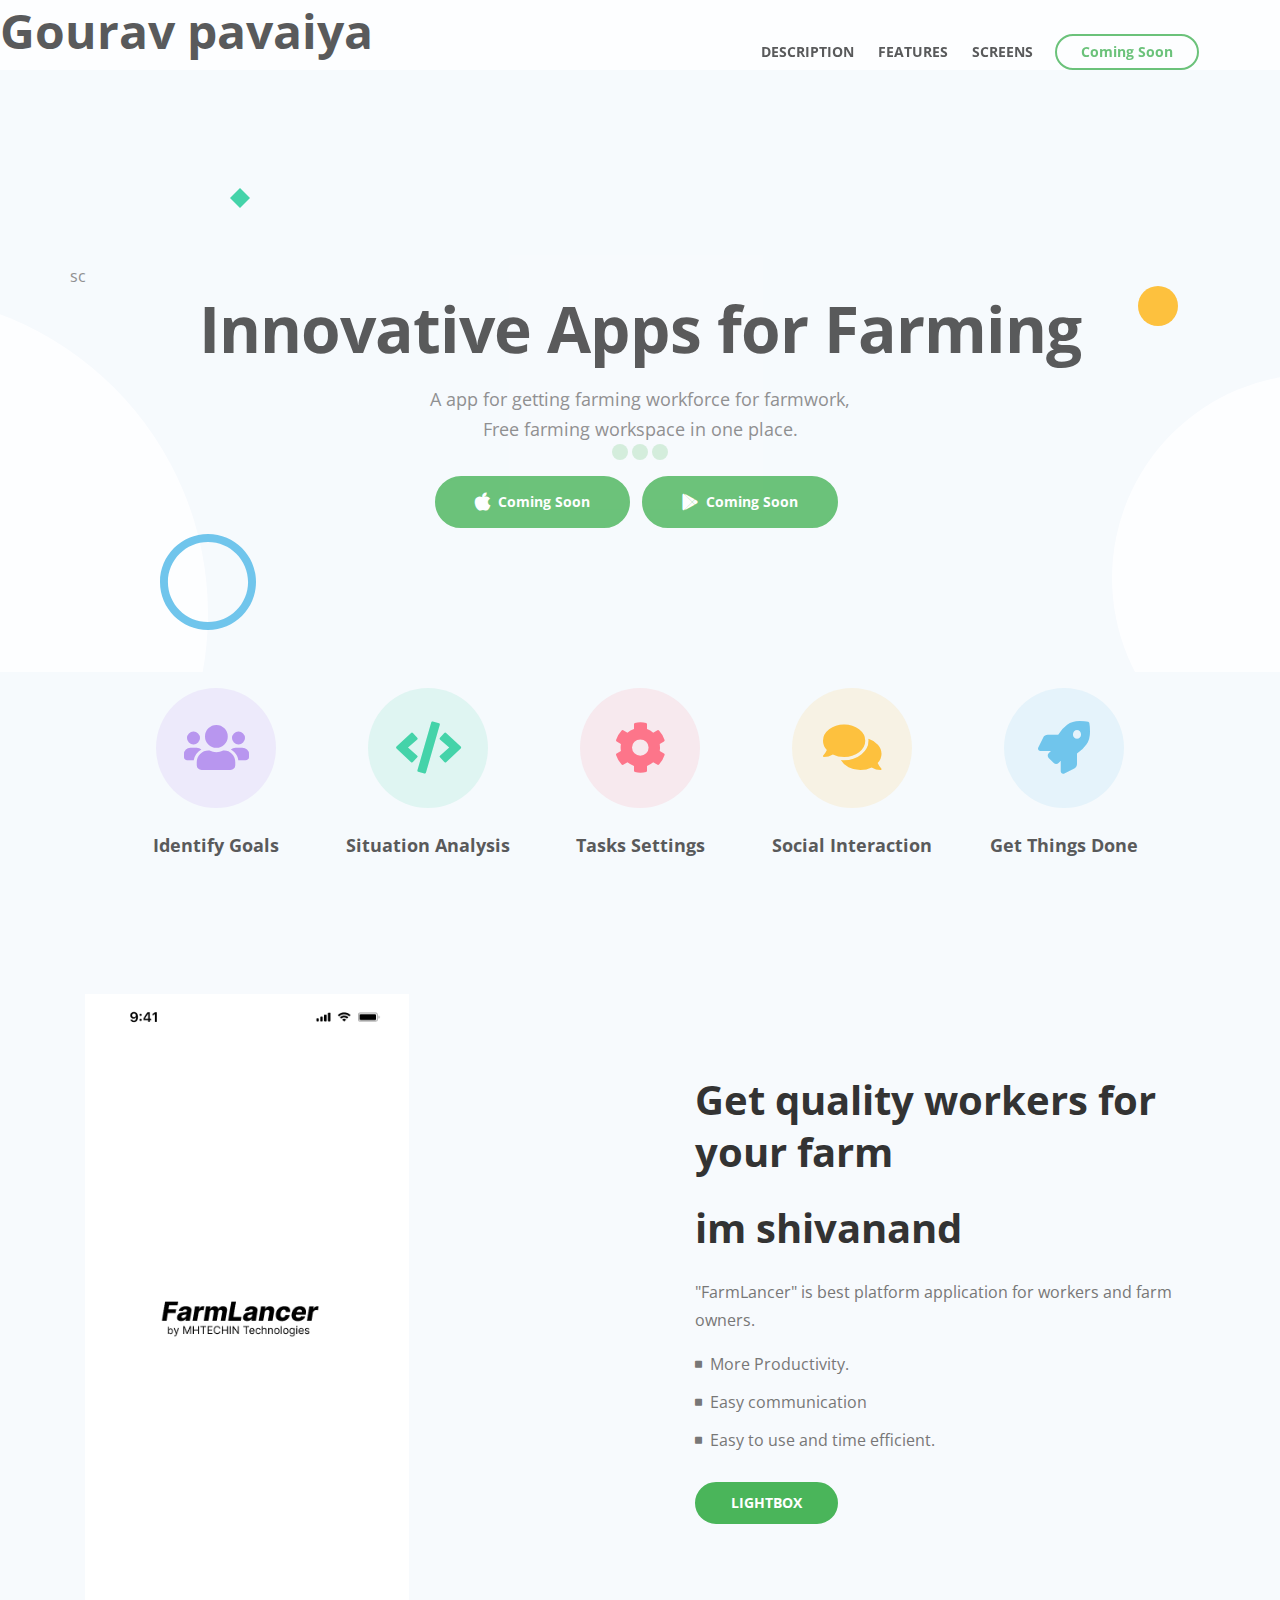
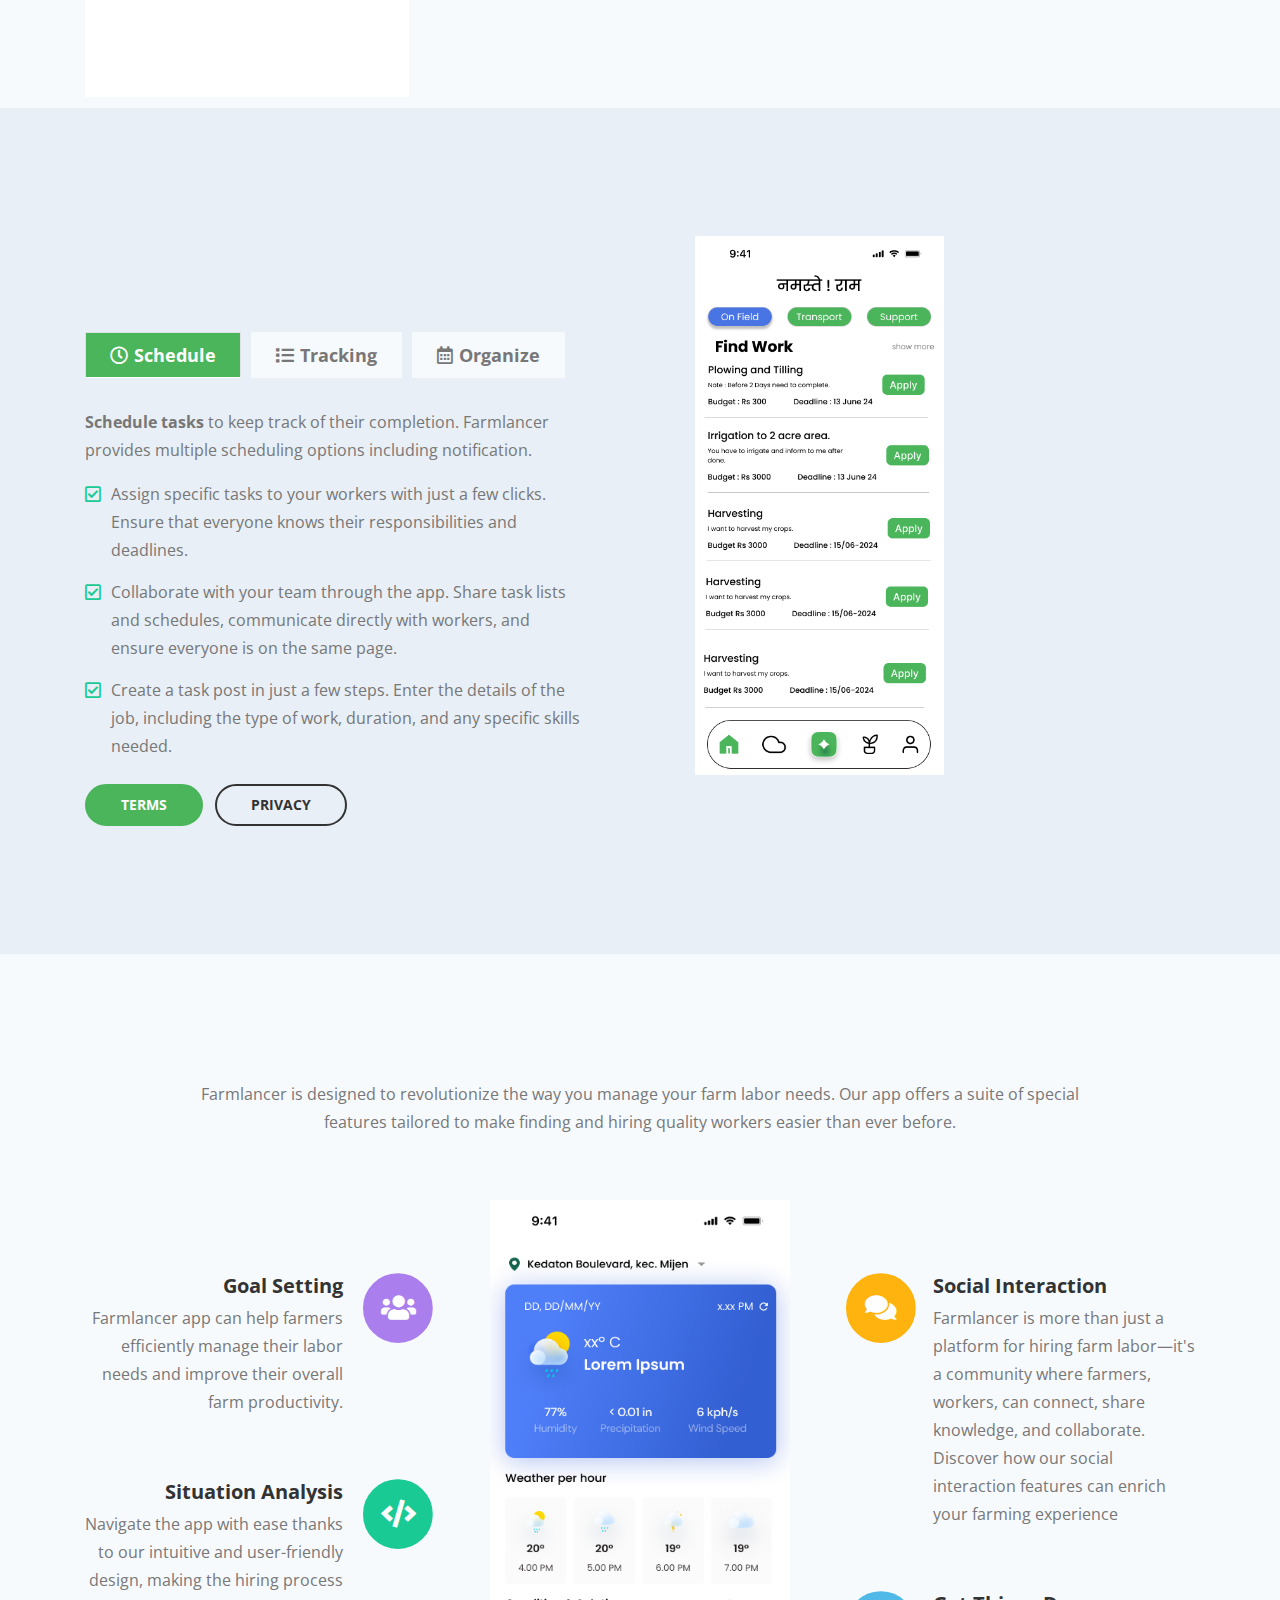
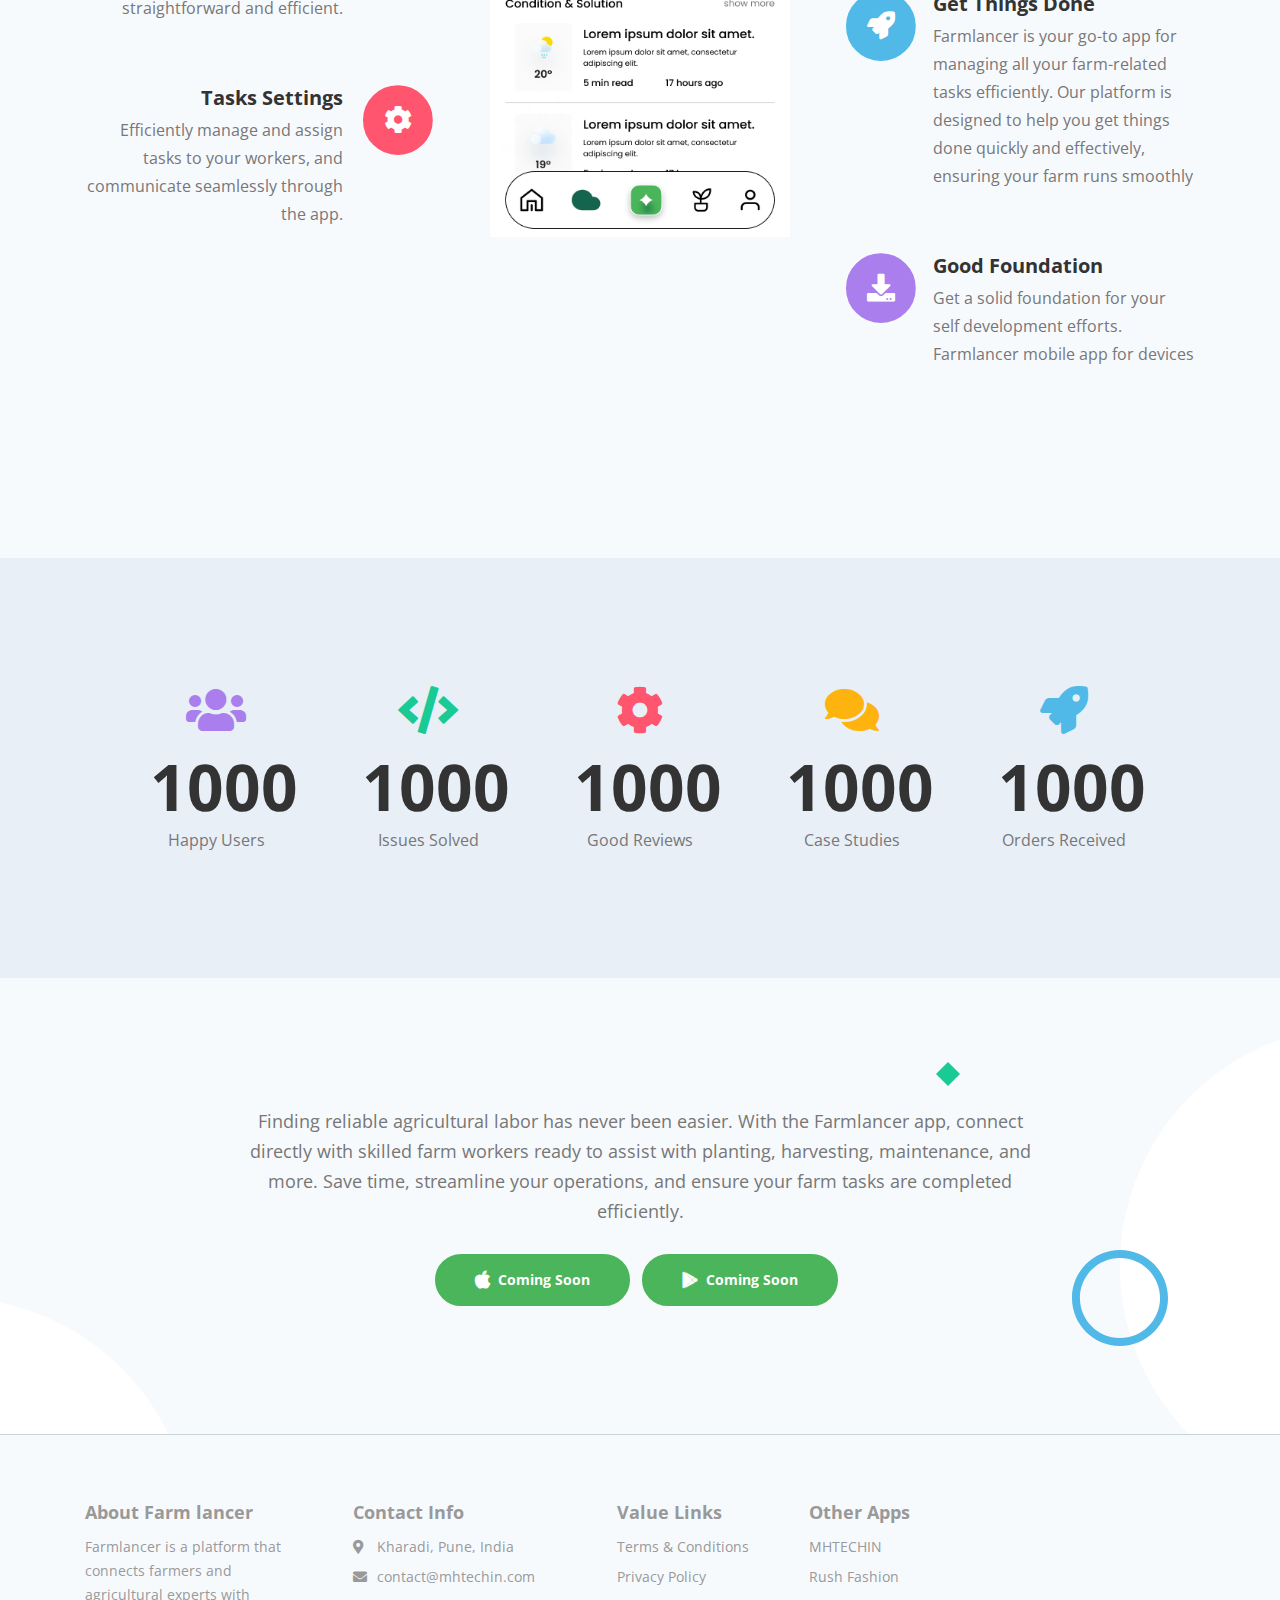
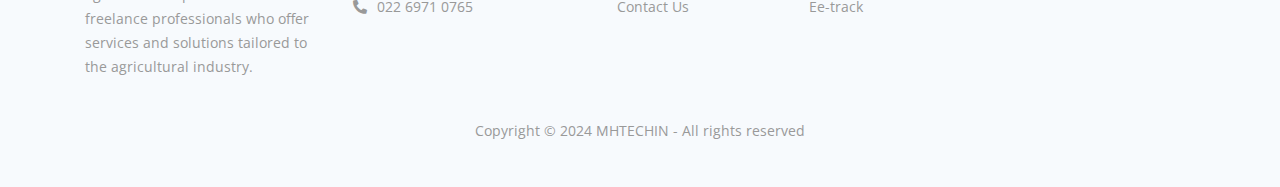
==== commit 55668e77: "Merge 0a5f11b9f14c76dad2ec27967f0b30695020ade2 into 313a77c31340f108ef73be20266f82b3723710a9" ====
--- a/index.html
+++ b/index.html
@@ -19,6 +19,7 @@
 
     <!-- Webpage Title -->
     <title>Farm Lancer App </title>
+    <h1>Gourav pavaiya</h1>
     
     <!-- Styles -->
     <link href="https://fonts.googleapis.com/css?family=Open+Sans:400,400i,700&display=swap&subset=latin-ext" rel="stylesheet">
@@ -462,119 +463,8 @@
     <!-- end of features -->
 	
     <!-- Screenshots -->
-    <div id="screens" class="slider">
-        <div class="container">
-            <div class="row">
-                <div class="col-lg-12">
-                    
-                    <!-- Image Slider -->
-                    <div class="slider-container">
-                        <div class="swiper-container image-slider">
-                            <div class="swiper-wrapper">
-                                <!-- Slide -->
-                                <div class="swiper-slide">
-                                    <a href="images/Location.png" class="popup-link" data-effect="fadeIn">
-                                        <img class="img-fluid" src="images/Location.png" alt="alternative">
-                                    </a>
-                                </div>
-                                <!-- end of slide -->
-                                 <!-- Slide -->
-                                <div class="swiper-slide">
-                                    <a href="images/Notification.png" class="popup-link" data-effect="fadeIn">
-                                        <img class="img-fluid" src="images/Notification.png" alt="alternative">
-                                    </a>
-                                </div>
-                                <!-- end of slide -->
-                                 <!-- Slide -->
-                                <div class="swiper-slide">
-                                    <a href="images/Storage.png" class="popup-link" data-effect="fadeIn">
-                                        <img class="img-fluid" src="images/Storage.png" alt="alternative">
-                                    </a>
-                                </div>
-                                <!-- end of slide -->
-                                <!-- Slide -->
-                                <div class="swiper-slide">
-                                    <a href="images/splashscreen.png" class="popup-link" data-effect="fadeIn">
-                                        <img class="img-fluid" src="images/splashscreen.png" alt="alternative">
-                                    </a>
-                                </div>
-                                <!-- end of slide -->
-                                <!-- Slide -->
-                                <div class="swiper-slide">
-                                    <a href="images/sign up password.png" class="popup-link" data-effect="fadeIn">
-                                        <img class="img-fluid" src="images/sign up password.png" alt="alternative">
-                                    </a>
-                                </div>
-                                <!-- end of slide -->
-                                <!-- Slide -->
-                                <div class="swiper-slide">
-                                    <a href="images/sign up email address.png" class="popup-link" data-effect="fadeIn">
-                                        <img class="img-fluid" src="images/sign up email address.png" alt="alternative">
-                                    </a>
-                                </div>
-                                <!-- end of slide -->
-                                <!-- Slide -->
-                                <div class="swiper-slide">
-                                    <a href="images/sign in.png" class="popup-link" data-effect="fadeIn">
-                                        <img class="img-fluid" src="images/sign in.png" alt="alternative">
-                                    </a>
-                                </div>
-                                <!-- end of slide -->
-                                <!-- Slide -->
-                                <div class="swiper-slide">
-                                    <a href="images/Homemenu.png" class="popup-link" data-effect="fadeIn">
-                                        <img class="img-fluid" src="images/Homemenu.png" alt="alternative">
-                                    </a>
-                                </div>
-                                <!-- end of slide -->
-                                <!-- Slide -->
-                                <div class="swiper-slide">
-                                    <a href="images/Submit Details.png" class="popup-link" data-effect="fadeIn">
-                                        <img class="img-fluid" src="images/Submit Details.png" alt="alternative">
-                                    </a>
-                                </div>
-                                <!-- end of slide -->
-                                <!-- Slide -->
-                                <div class="swiper-slide">
-                                    <a href="images/More news.png" class="popup-link" data-effect="fadeIn">
-                                        <img class="img-fluid" src="images/More news.png" alt="alternative">
-                                    </a>
-                                </div>
-                                <!-- end of slide -->
-                                <!-- Slide -->
-                                <div class="swiper-slide">
-                                    <a href="images/Weather menu.png" class="popup-link" data-effect="fadeIn">
-                                        <img class="img-fluid" src="images/Weather menu.png" alt="alternative">
-                                    </a>
-                                </div>
-                                <!-- end of slide -->
-                                <!-- Slide -->
-                                <div class="swiper-slide">
-                                    <a href="images/Profile menu.png" class="popup-link" data-effect="fadeIn">
-                                        <img class="img-fluid" src="images/Profile menu.png" alt="alternative">
-                                    </a>
-                                </div>
-                                <!-- end of slide -->
-                                <!-- Slide -->
-                                <div class="swiper-slide">
-                                    <a href="images/Edit profile.png" class="popup-link" data-effect="fadeIn">
-                                        <img class="img-fluid" src="images/Edit profile.png" alt="alternative">
-                                    </a>
-                                </div>
-                                <!-- end of slide -->
-                                
-                            </div> <!-- end of swiper-wrapper -->
-                            <!-- Add Arrows -->
-                            <div class="swiper-button-next"></div>
-                            <div class="swiper-button-prev"></div>
-                            <!-- end of add arrows -->
-                        </div> <!-- end of swiper-container -->
-                    </div> <!-- end of slider-container -->
-                    <!-- end of image slider -->
-                </div> <!-- end of col -->
-            </div> <!-- end of row -->
-        </div> <!-- end of container -->
-    </div> <!-- end of slider -->
+
+    
     <!-- end of screenshots -->
 
     <!-- Testimonials -->
@@ -699,27 +589,27 @@
                     <div id="counter">
                         <div class="cell">
                             <i class="fas fa-users"></i>
-                            <div class="counter-value number-count" data-count="0">1000</div>
+                            <div class="counter-value number-count" data-count="20">1000</div>
                             <p class="counter-info">Happy Users</p>
                         </div>
                         <div class="cell">
                             <i class="fas fa-code green"></i>
-                            <div class="counter-value number-count" data-count="0">1000</div>
+                            <div class="counter-value number-count" data-count="20">1000</div>
                             <p class="counter-info">Issues Solved</p>
                         </div>
                         <div class="cell">
                             <i class="fas fa-cog red"></i>
-                            <div class="counter-value number-count" data-count="0">1000</div>
+                            <div class="counter-value number-count" data-count="20">1000</div>
                             <p class="counter-info">Good Reviews</p>
                         </div>
                         <div class="cell">
                             <i class="fas fa-comments yellow"></i>
-                            <div class="counter-value number-count" data-count="0">1000</div>
+                            <div class="counter-value number-count" data-count="20">1000</div>
                             <p class="counter-info">Case Studies</p>
                         </div>
                         <div class="cell">
                             <i class="fas fa-rocket blue"></i>
-                            <div class="counter-value number-count" data-count="0">1000</div>
+                            <div class="counter-value number-count" data-count="20">1000</div>
                             <p class="counter-info">Orders Received</p>
                         </div>
                     </div>
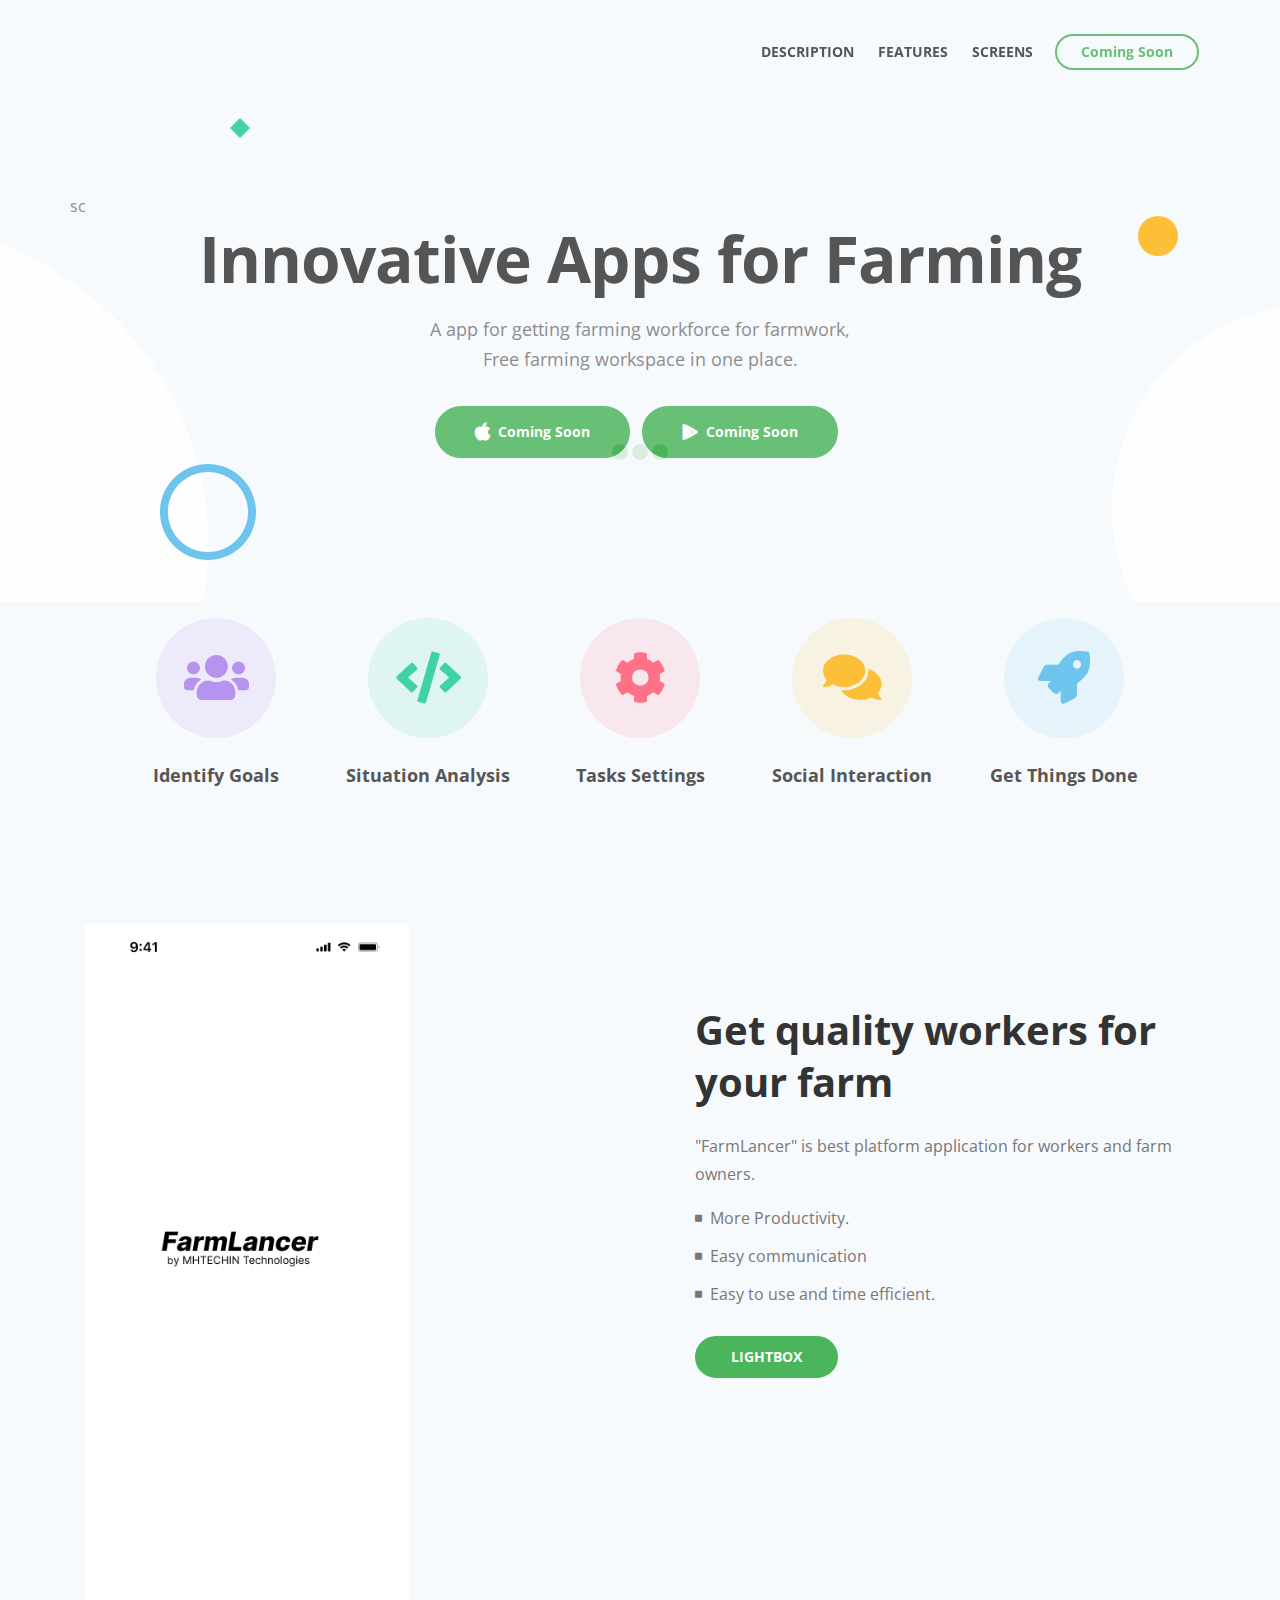
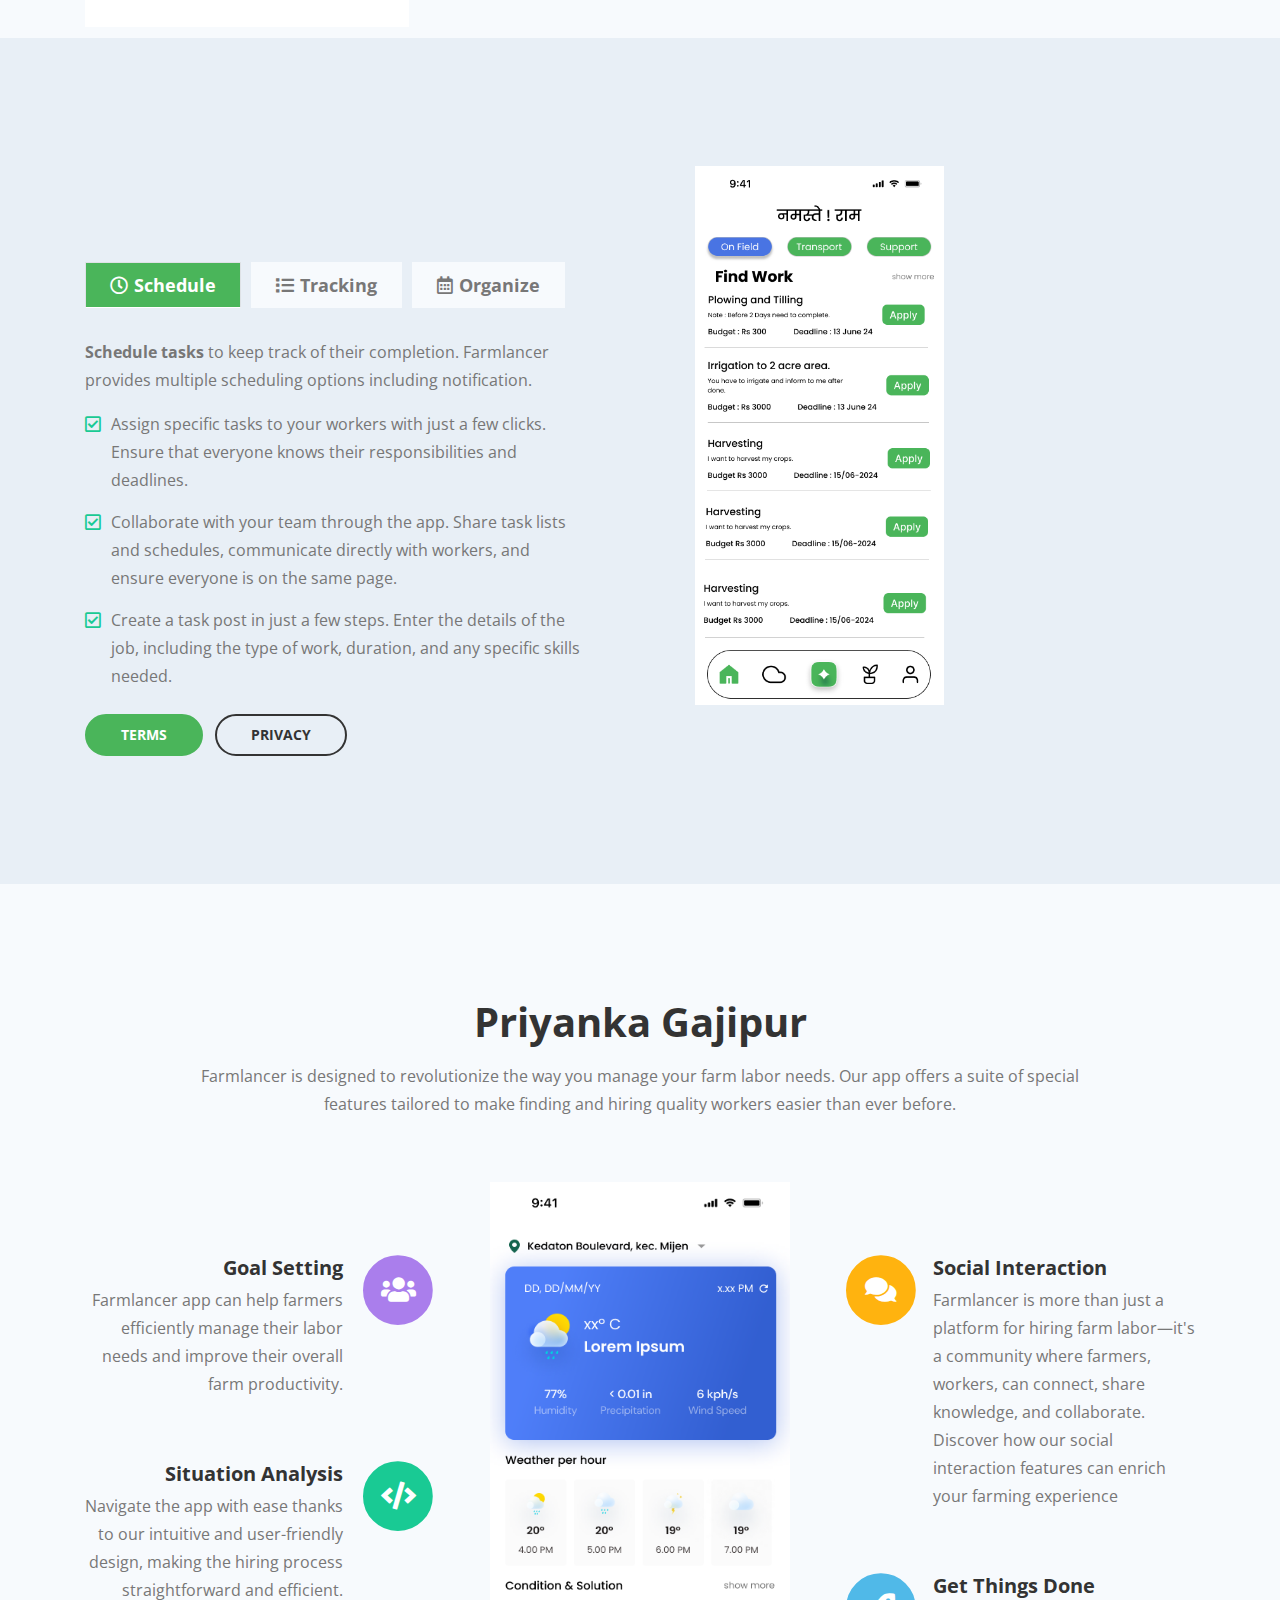
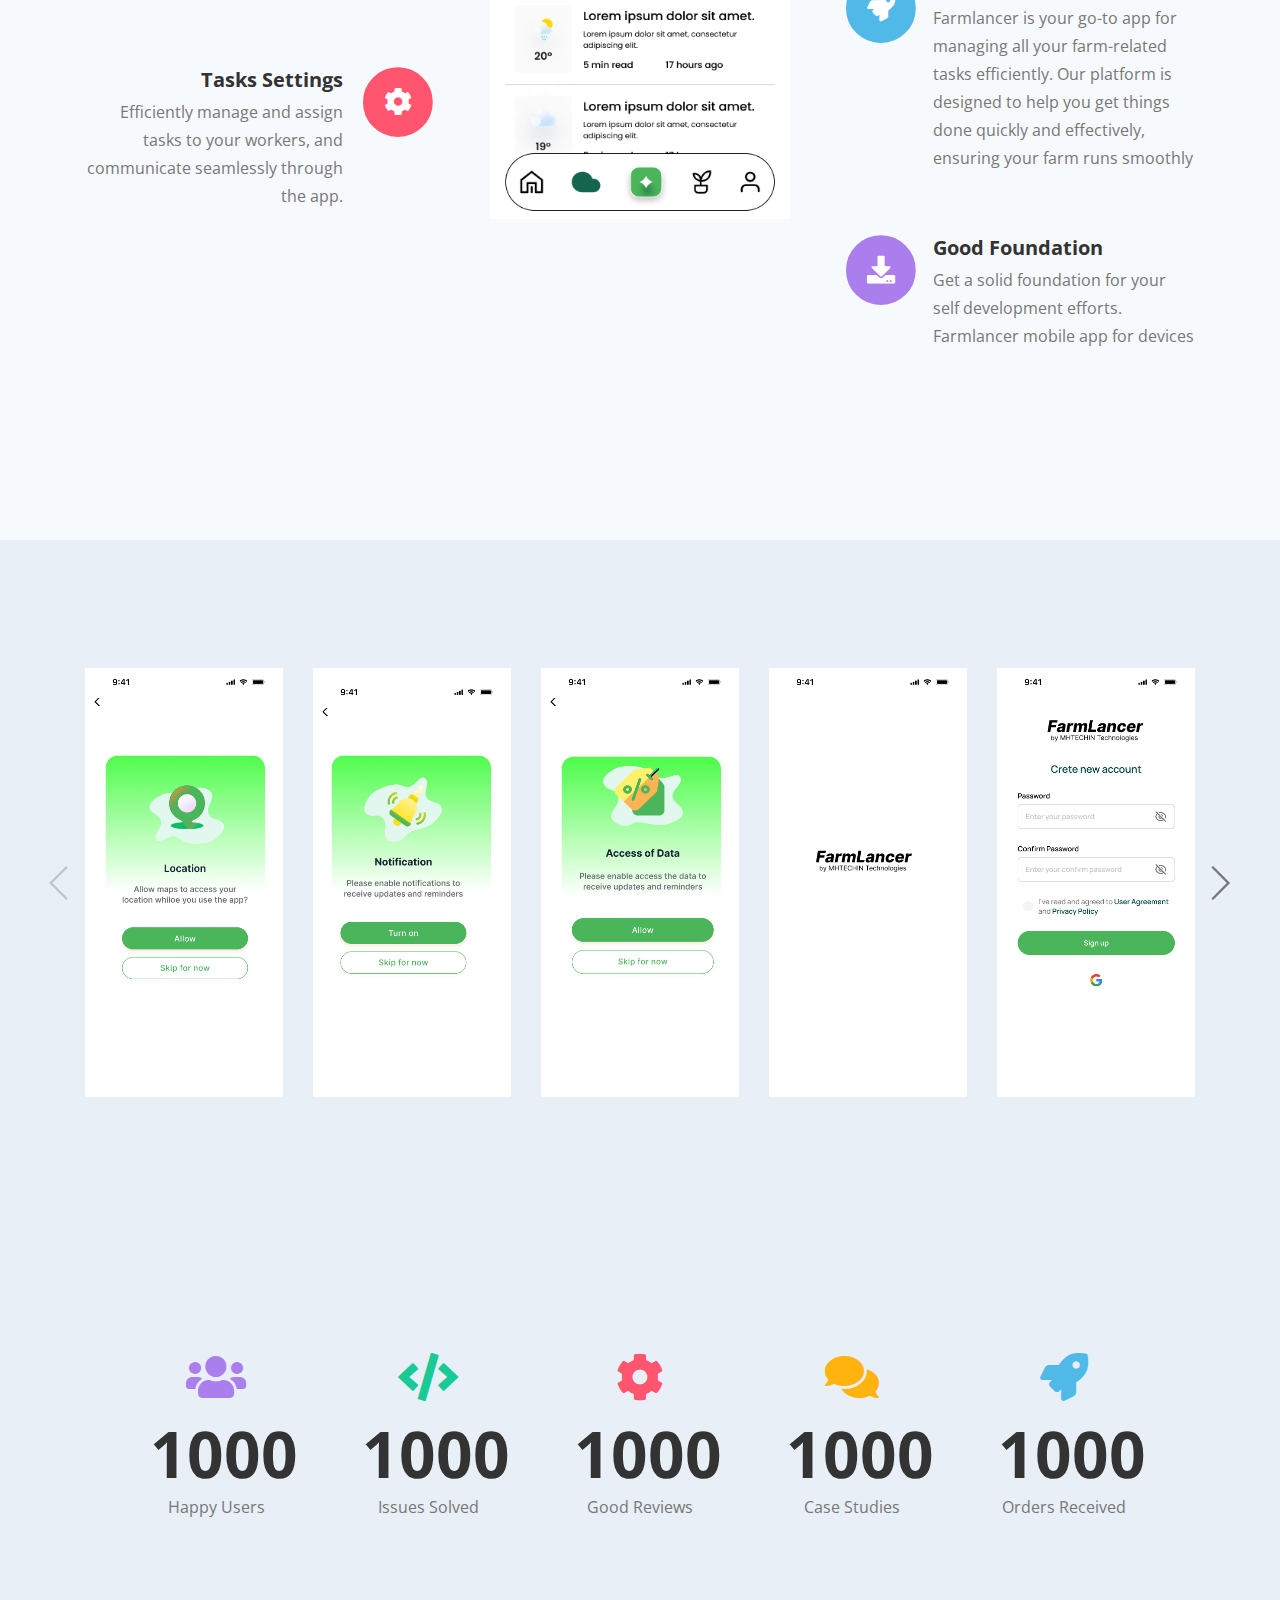
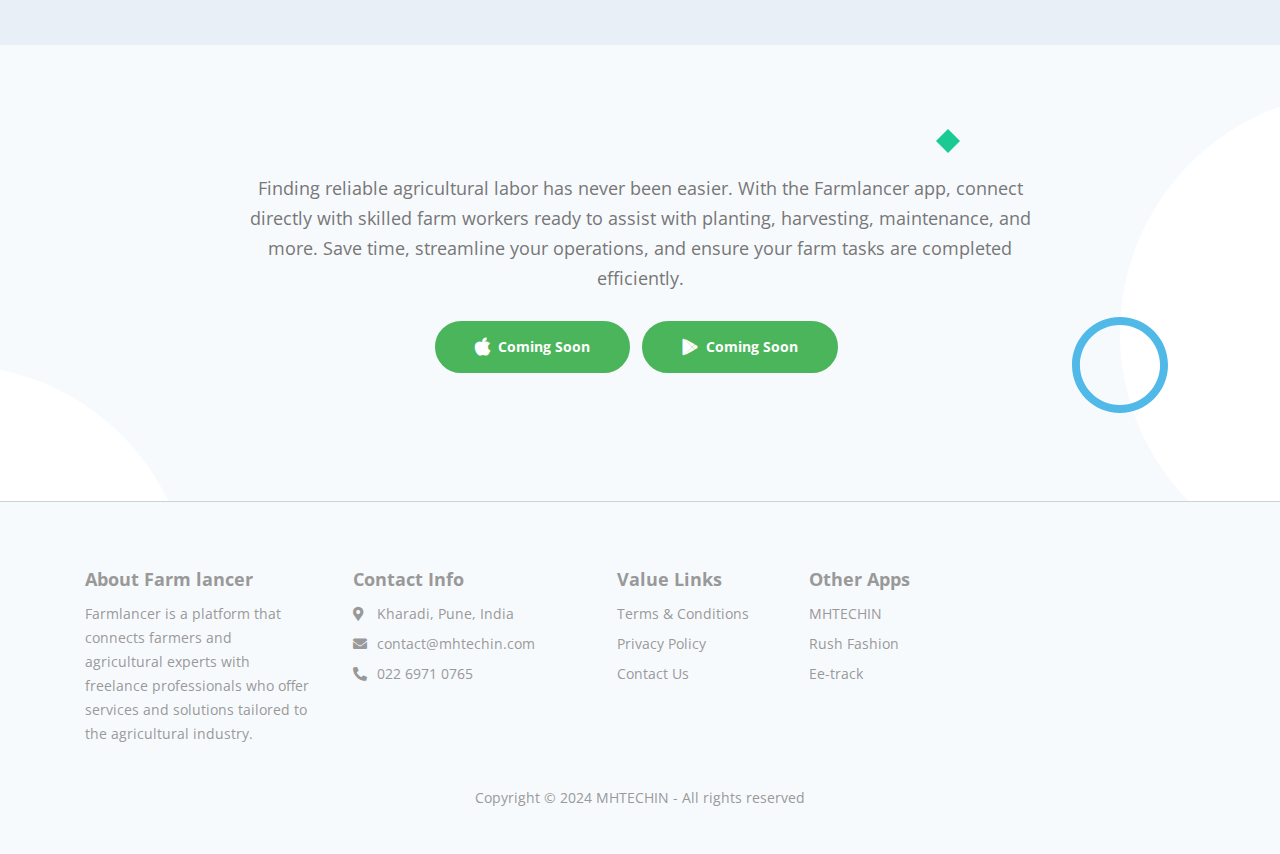
==== commit 385056ef: "changed in 382" ====
--- a/index.html
+++ b/index.html
@@ -19,7 +19,6 @@
 
     <!-- Webpage Title -->
     <title>Farm Lancer App </title>
-    <h1>Gourav pavaiya</h1>
     
     <!-- Styles -->
     <link href="https://fonts.googleapis.com/css?family=Open+Sans:400,400i,700&display=swap&subset=latin-ext" rel="stylesheet">
@@ -216,7 +215,6 @@
                 <div class="col-lg-6">
                     <div class="text-container">
                         <h2>Get quality workers for your farm</h2>
-                        <h2>im shivanand</h2>
                         <p>"FarmLancer" is best platform application for workers and farm owners.</p>
                         <ul class="list-unstyled li-space-lg">
                             <li class="media">
@@ -381,7 +379,7 @@
         <div class="container">
             <div class="row">
                 <div class="col-lg-12">
-                    <h2></h2>
+                    <h2>Priyanka Gajipur</h2>
                     <p class="p-heading">Farmlancer is designed to revolutionize the way you manage your farm labor needs. Our app offers a suite of special features tailored to make finding and hiring quality workers easier than ever before.</p>
                 </div> <!-- end of div -->
             </div> <!-- end of div -->
@@ -463,8 +461,119 @@
     <!-- end of features -->
 	
     <!-- Screenshots -->
-
-    
+    <div id="screens" class="slider">
+        <div class="container">
+            <div class="row">
+                <div class="col-lg-12">
+                    
+                    <!-- Image Slider -->
+                    <div class="slider-container">
+                        <div class="swiper-container image-slider">
+                            <div class="swiper-wrapper">
+                                <!-- Slide -->
+                                <div class="swiper-slide">
+                                    <a href="images/Location.png" class="popup-link" data-effect="fadeIn">
+                                        <img class="img-fluid" src="images/Location.png" alt="alternative">
+                                    </a>
+                                </div>
+                                <!-- end of slide -->
+                                 <!-- Slide -->
+                                <div class="swiper-slide">
+                                    <a href="images/Notification.png" class="popup-link" data-effect="fadeIn">
+                                        <img class="img-fluid" src="images/Notification.png" alt="alternative">
+                                    </a>
+                                </div>
+                                <!-- end of slide -->
+                                 <!-- Slide -->
+                                <div class="swiper-slide">
+                                    <a href="images/Storage.png" class="popup-link" data-effect="fadeIn">
+                                        <img class="img-fluid" src="images/Storage.png" alt="alternative">
+                                    </a>
+                                </div>
+                                <!-- end of slide -->
+                                <!-- Slide -->
+                                <div class="swiper-slide">
+                                    <a href="images/splashscreen.png" class="popup-link" data-effect="fadeIn">
+                                        <img class="img-fluid" src="images/splashscreen.png" alt="alternative">
+                                    </a>
+                                </div>
+                                <!-- end of slide -->
+                                <!-- Slide -->
+                                <div class="swiper-slide">
+                                    <a href="images/sign up password.png" class="popup-link" data-effect="fadeIn">
+                                        <img class="img-fluid" src="images/sign up password.png" alt="alternative">
+                                    </a>
+                                </div>
+                                <!-- end of slide -->
+                                <!-- Slide -->
+                                <div class="swiper-slide">
+                                    <a href="images/sign up email address.png" class="popup-link" data-effect="fadeIn">
+                                        <img class="img-fluid" src="images/sign up email address.png" alt="alternative">
+                                    </a>
+                                </div>
+                                <!-- end of slide -->
+                                <!-- Slide -->
+                                <div class="swiper-slide">
+                                    <a href="images/sign in.png" class="popup-link" data-effect="fadeIn">
+                                        <img class="img-fluid" src="images/sign in.png" alt="alternative">
+                                    </a>
+                                </div>
+                                <!-- end of slide -->
+                                <!-- Slide -->
+                                <div class="swiper-slide">
+                                    <a href="images/Homemenu.png" class="popup-link" data-effect="fadeIn">
+                                        <img class="img-fluid" src="images/Homemenu.png" alt="alternative">
+                                    </a>
+                                </div>
+                                <!-- end of slide -->
+                                <!-- Slide -->
+                                <div class="swiper-slide">
+                                    <a href="images/Submit Details.png" class="popup-link" data-effect="fadeIn">
+                                        <img class="img-fluid" src="images/Submit Details.png" alt="alternative">
+                                    </a>
+                                </div>
+                                <!-- end of slide -->
+                                <!-- Slide -->
+                                <div class="swiper-slide">
+                                    <a href="images/More news.png" class="popup-link" data-effect="fadeIn">
+                                        <img class="img-fluid" src="images/More news.png" alt="alternative">
+                                    </a>
+                                </div>
+                                <!-- end of slide -->
+                                <!-- Slide -->
+                                <div class="swiper-slide">
+                                    <a href="images/Weather menu.png" class="popup-link" data-effect="fadeIn">
+                                        <img class="img-fluid" src="images/Weather menu.png" alt="alternative">
+                                    </a>
+                                </div>
+                                <!-- end of slide -->
+                                <!-- Slide -->
+                                <div class="swiper-slide">
+                                    <a href="images/Profile menu.png" class="popup-link" data-effect="fadeIn">
+                                        <img class="img-fluid" src="images/Profile menu.png" alt="alternative">
+                                    </a>
+                                </div>
+                                <!-- end of slide -->
+                                <!-- Slide -->
+                                <div class="swiper-slide">
+                                    <a href="images/Edit profile.png" class="popup-link" data-effect="fadeIn">
+                                        <img class="img-fluid" src="images/Edit profile.png" alt="alternative">
+                                    </a>
+                                </div>
+                                <!-- end of slide -->
+                                
+                            </div> <!-- end of swiper-wrapper -->
+                            <!-- Add Arrows -->
+                            <div class="swiper-button-next"></div>
+                            <div class="swiper-button-prev"></div>
+                            <!-- end of add arrows -->
+                        </div> <!-- end of swiper-container -->
+                    </div> <!-- end of slider-container -->
+                    <!-- end of image slider -->
+                </div> <!-- end of col -->
+            </div> <!-- end of row -->
+        </div> <!-- end of container -->
+    </div> <!-- end of slider -->
     <!-- end of screenshots -->
 
     <!-- Testimonials -->
@@ -589,27 +698,27 @@
                     <div id="counter">
                         <div class="cell">
                             <i class="fas fa-users"></i>
-                            <div class="counter-value number-count" data-count="20">1000</div>
+                            <div class="counter-value number-count" data-count="0">1000</div>
                             <p class="counter-info">Happy Users</p>
                         </div>
                         <div class="cell">
                             <i class="fas fa-code green"></i>
-                            <div class="counter-value number-count" data-count="20">1000</div>
+                            <div class="counter-value number-count" data-count="0">1000</div>
                             <p class="counter-info">Issues Solved</p>
                         </div>
                         <div class="cell">
                             <i class="fas fa-cog red"></i>
-                            <div class="counter-value number-count" data-count="20">1000</div>
+                            <div class="counter-value number-count" data-count="0">1000</div>
                             <p class="counter-info">Good Reviews</p>
                         </div>
                         <div class="cell">
                             <i class="fas fa-comments yellow"></i>
-                            <div class="counter-value number-count" data-count="20">1000</div>
+                            <div class="counter-value number-count" data-count="0">1000</div>
                             <p class="counter-info">Case Studies</p>
                         </div>
                         <div class="cell">
                             <i class="fas fa-rocket blue"></i>
-                            <div class="counter-value number-count" data-count="20">1000</div>
+                            <div class="counter-value number-count" data-count="0">1000</div>
                             <p class="counter-info">Orders Received</p>
                         </div>
                     </div>
@@ -753,4 +862,4 @@
     <script src="js/validator.min.js"></script> <!-- Validator.js - Bootstrap plugin that validates forms -->
     <script src="js/scripts.js"></script> <!-- Custom scripts -->
 </body>
-</html>
+</html>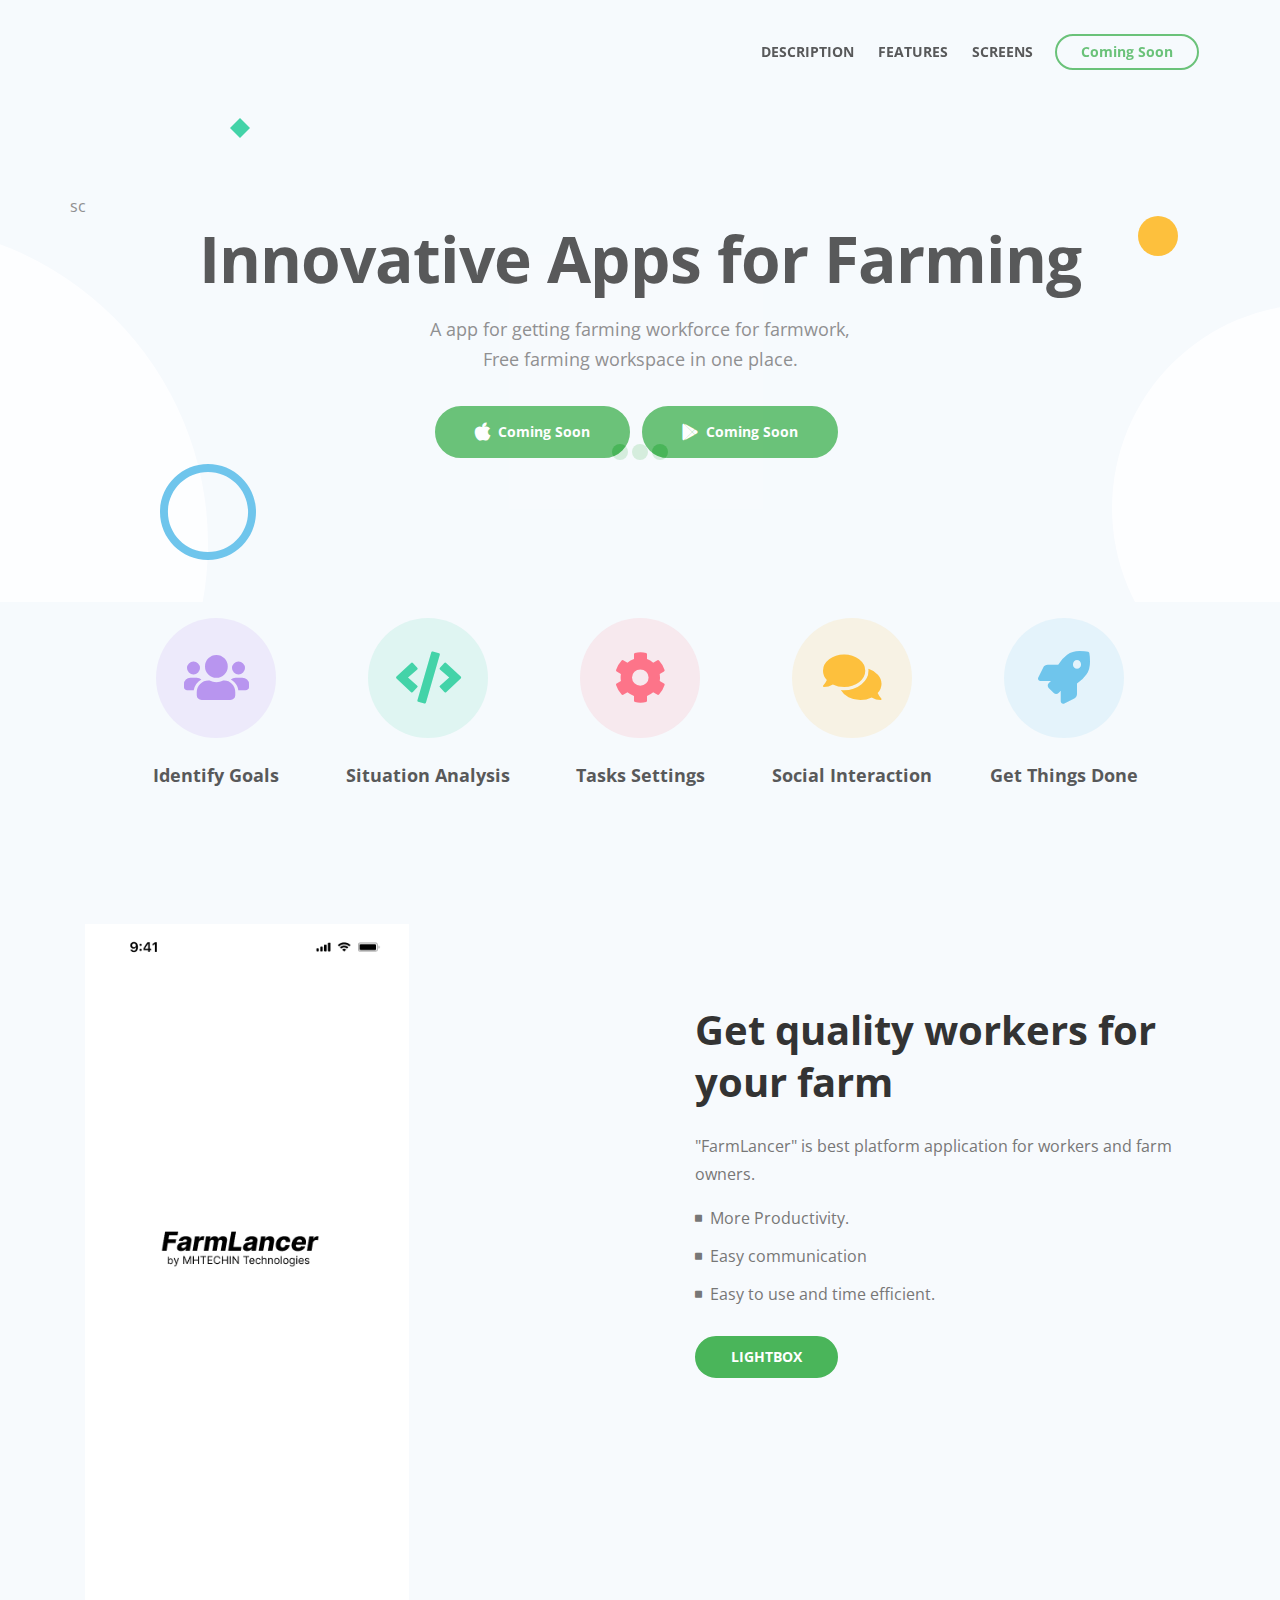
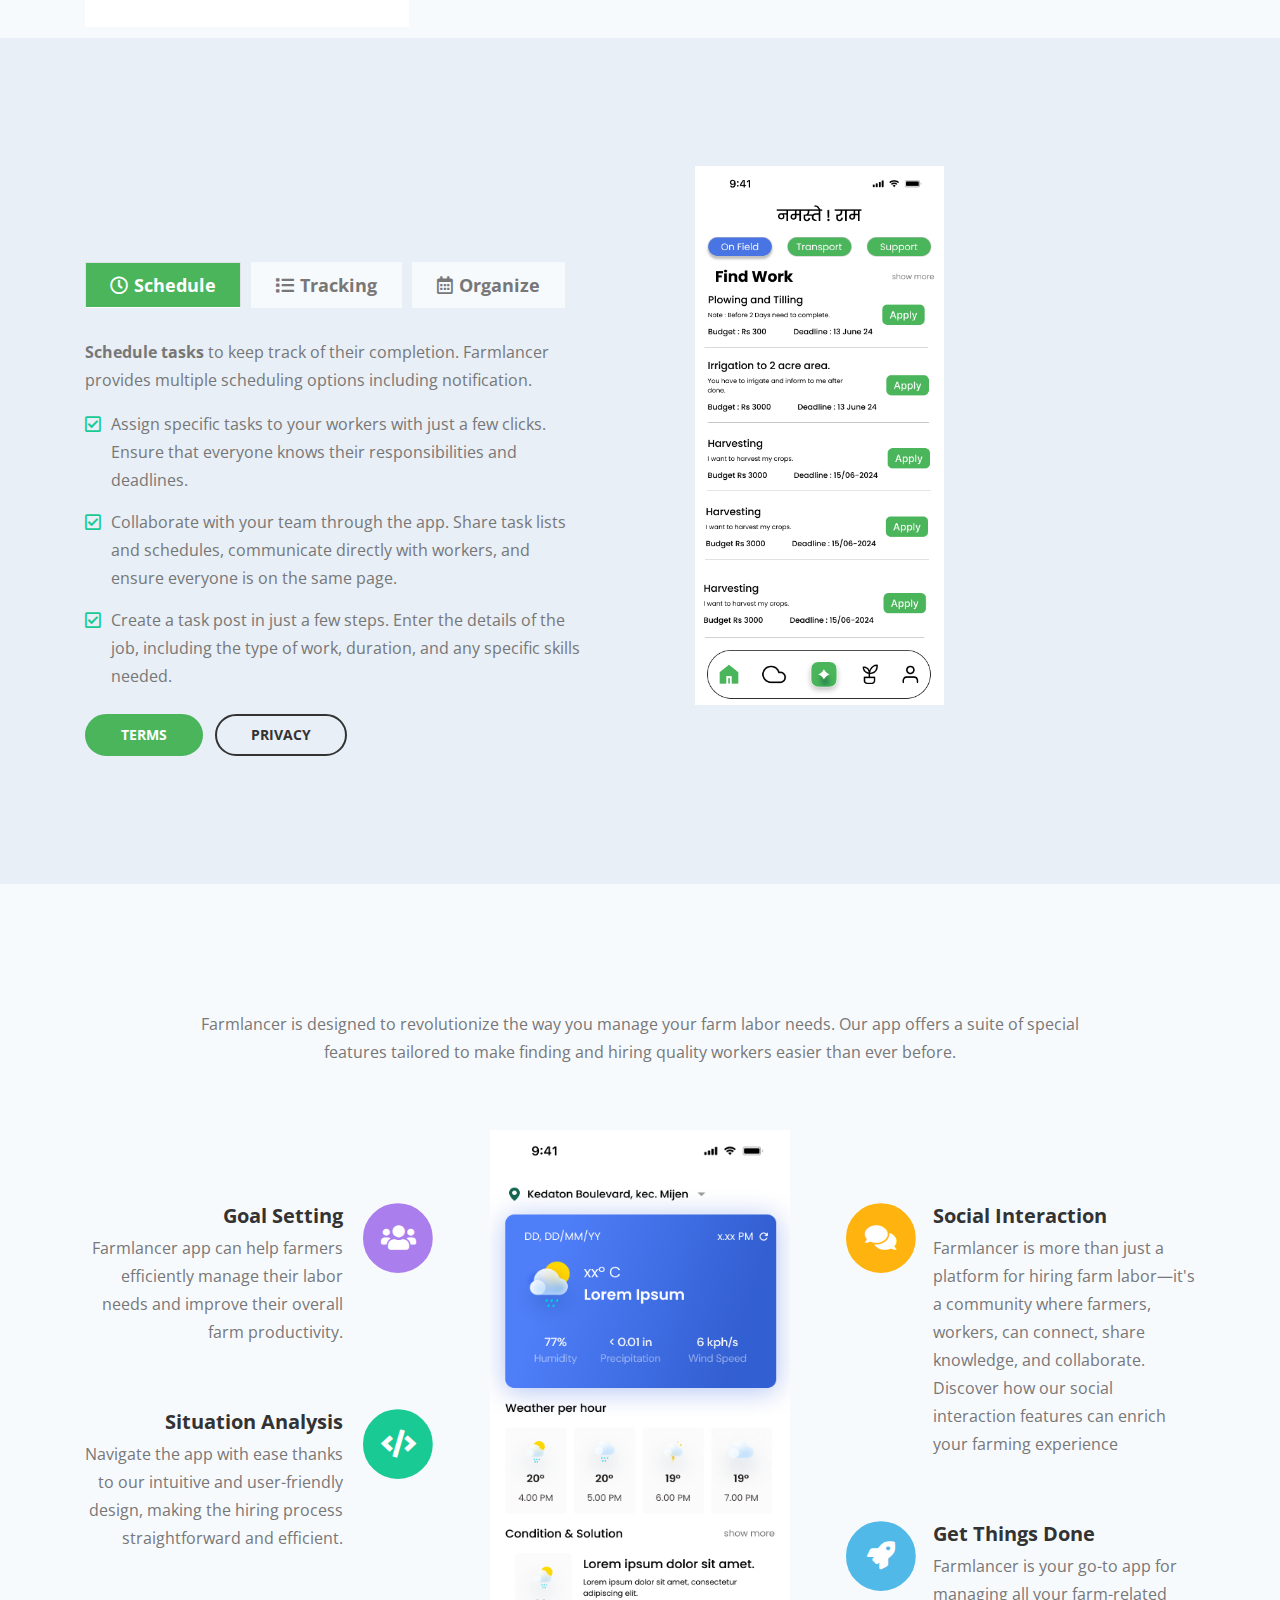
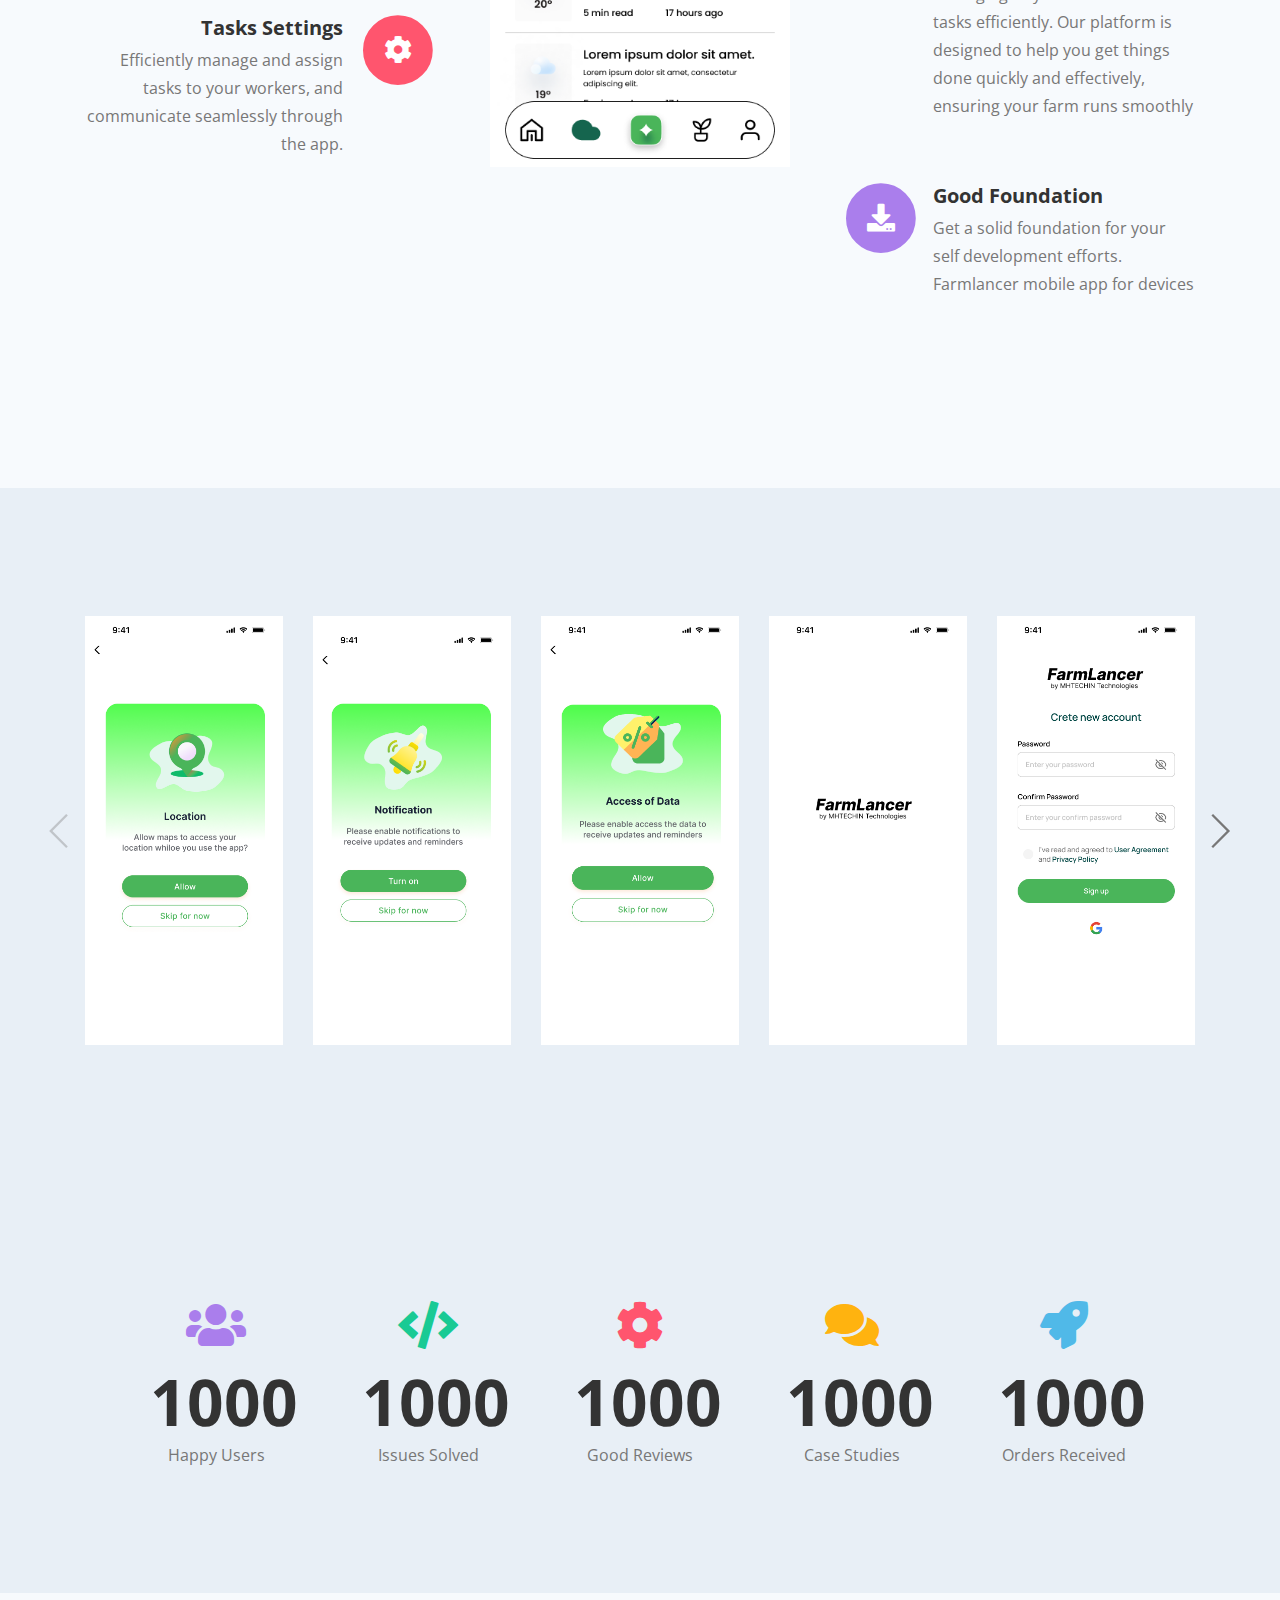
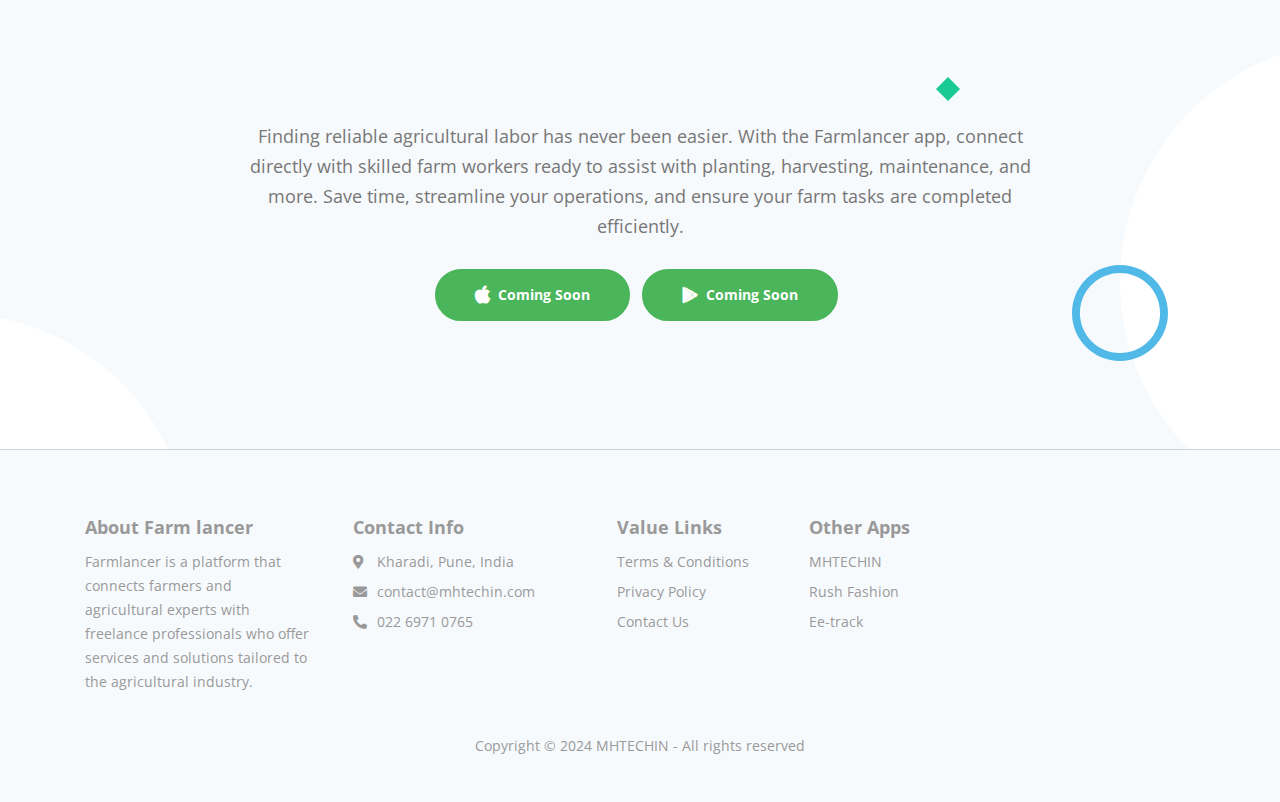
==== commit c5782fb7: "updated as original" ====
--- a/index.html
+++ b/index.html
@@ -379,7 +379,7 @@
         <div class="container">
             <div class="row">
                 <div class="col-lg-12">
-                    <h2>Priyanka Gajipur</h2>
+                    <h2></h2>
                     <p class="p-heading">Farmlancer is designed to revolutionize the way you manage your farm labor needs. Our app offers a suite of special features tailored to make finding and hiring quality workers easier than ever before.</p>
                 </div> <!-- end of div -->
             </div> <!-- end of div -->
@@ -862,4 +862,4 @@
     <script src="js/validator.min.js"></script> <!-- Validator.js - Bootstrap plugin that validates forms -->
     <script src="js/scripts.js"></script> <!-- Custom scripts -->
 </body>
-</html>+</html>
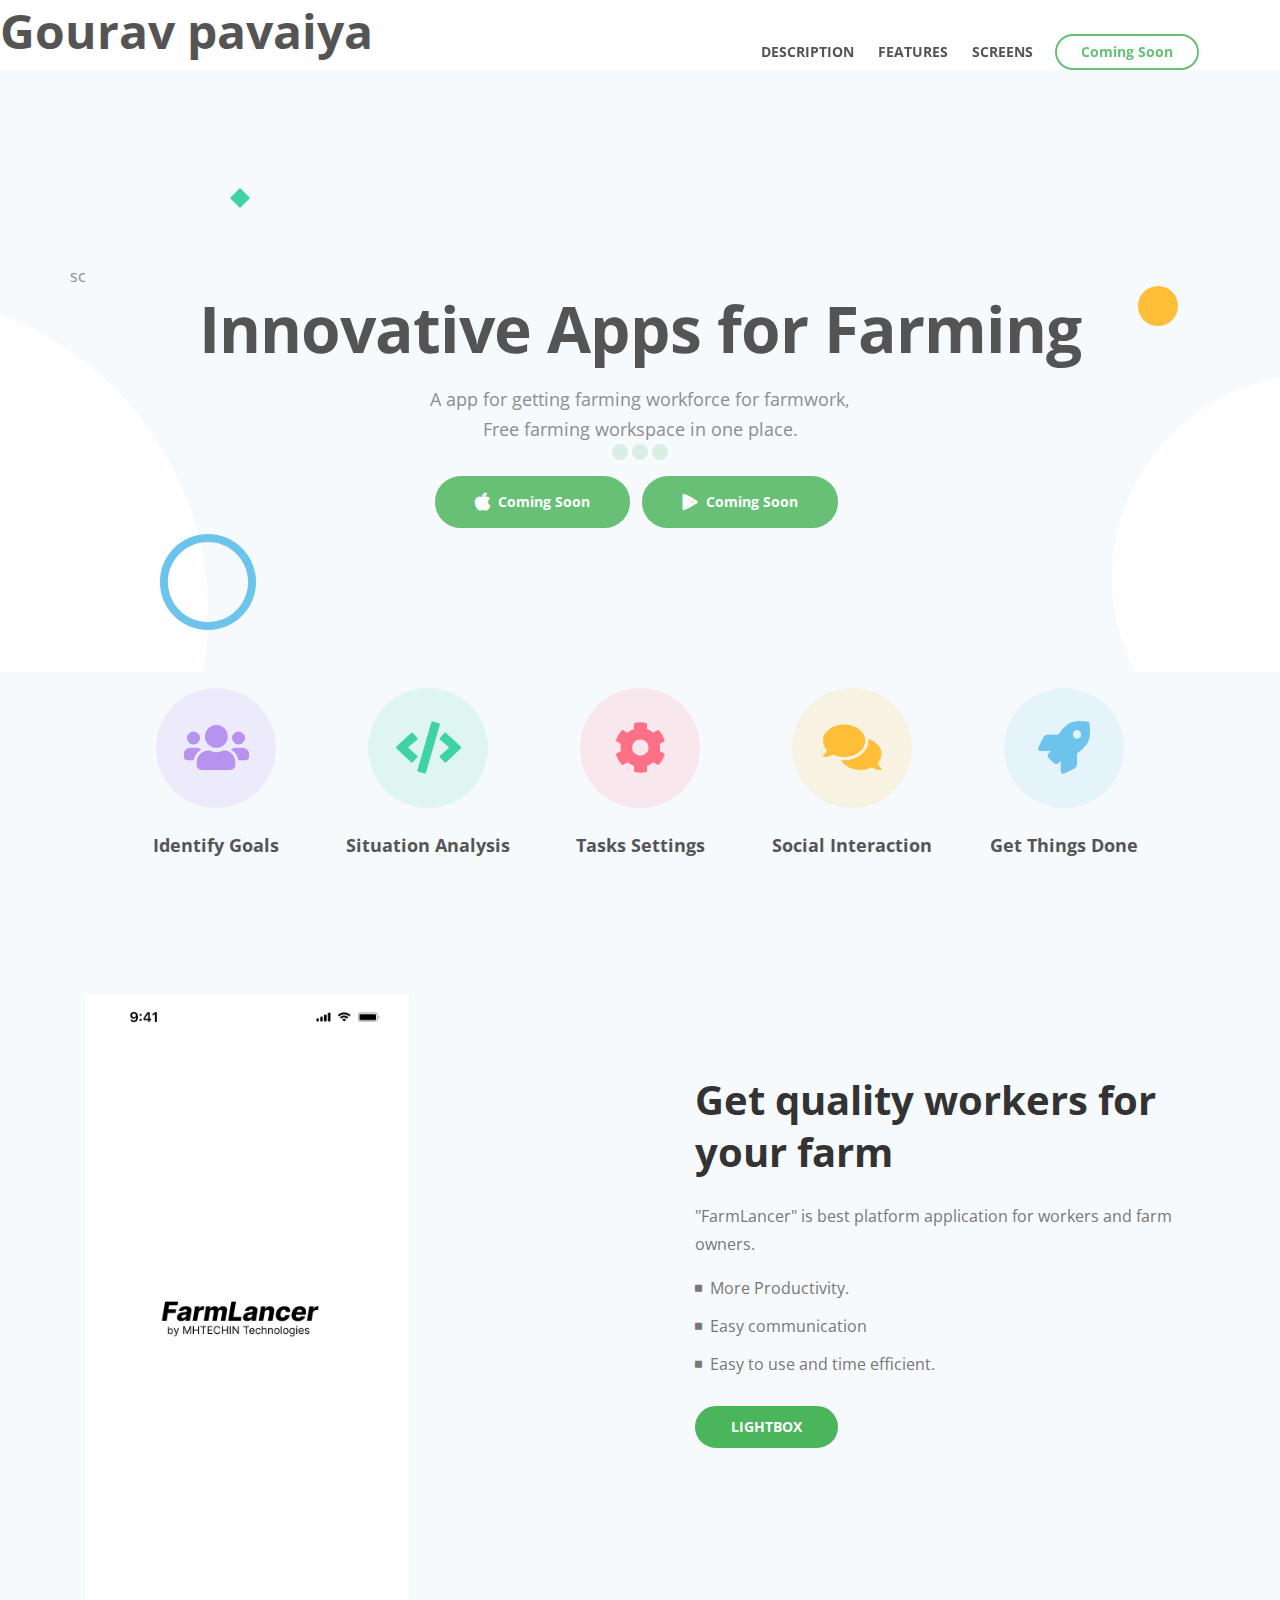
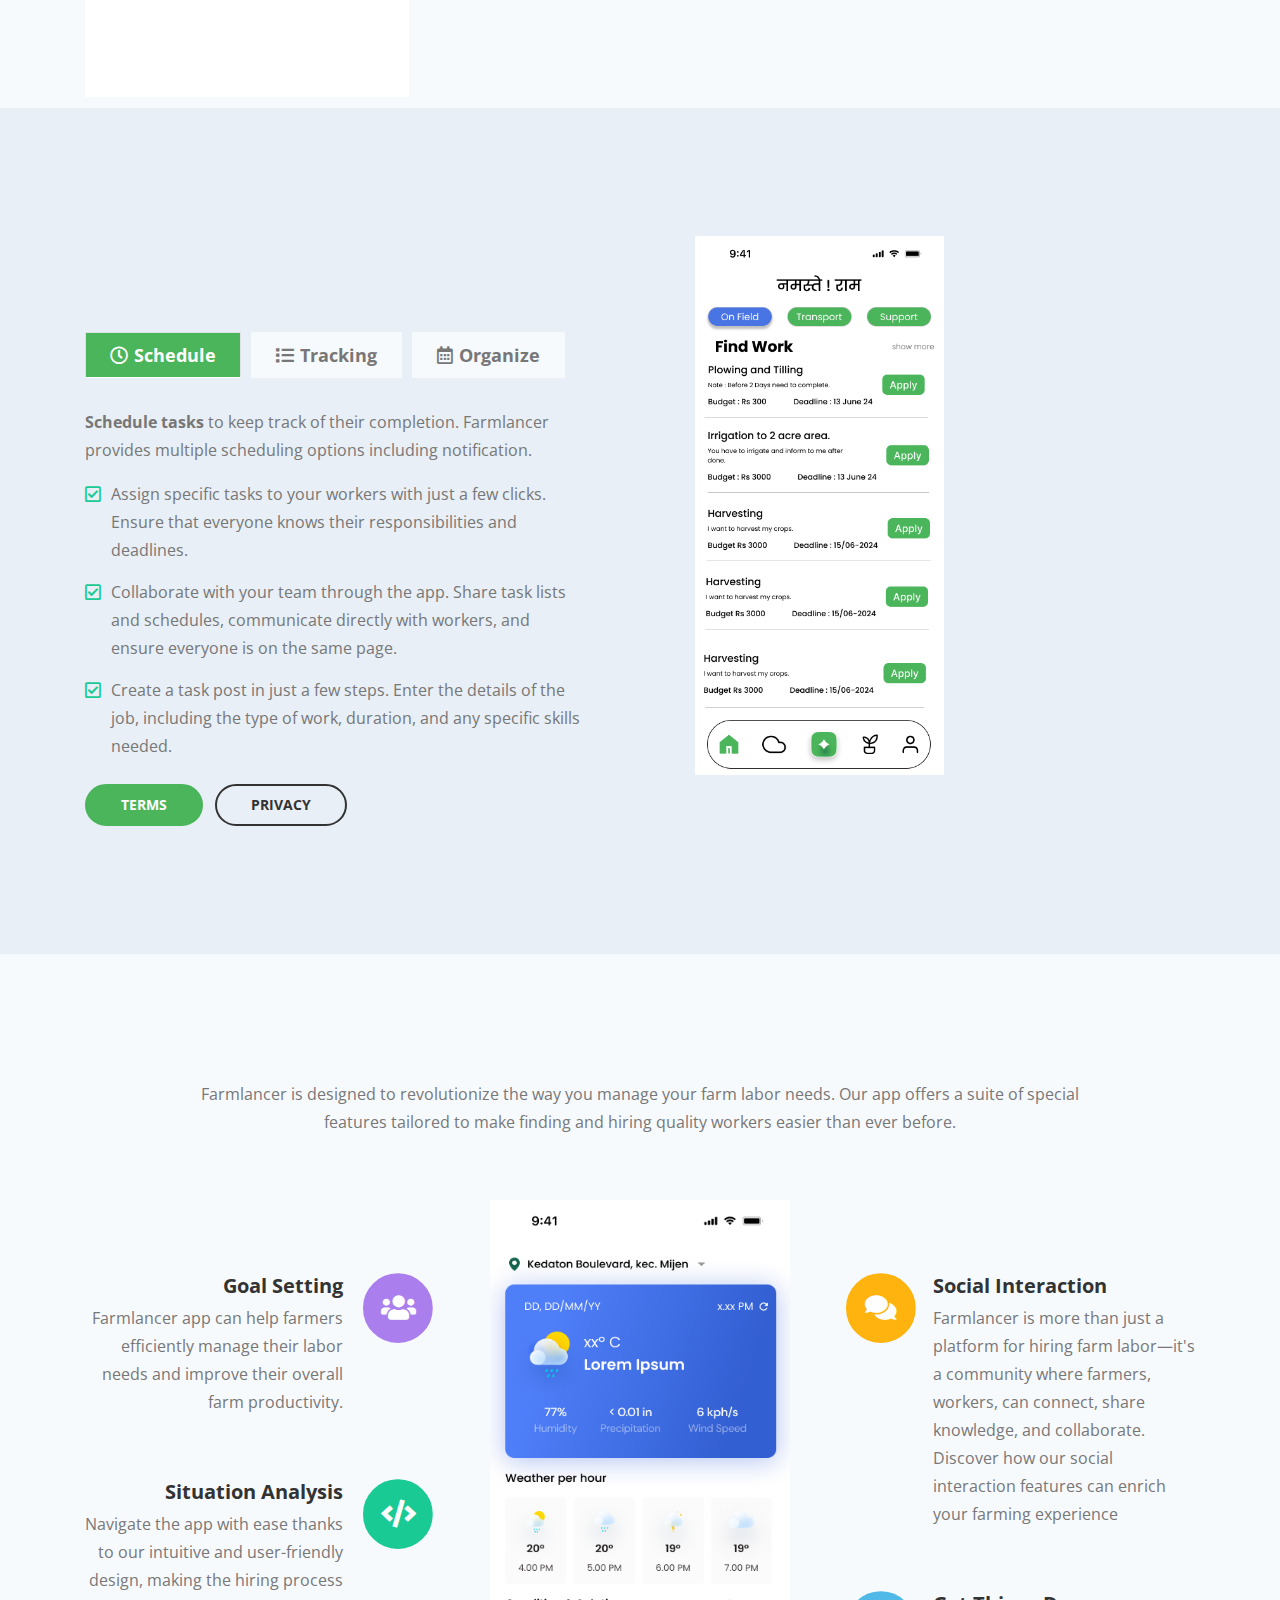
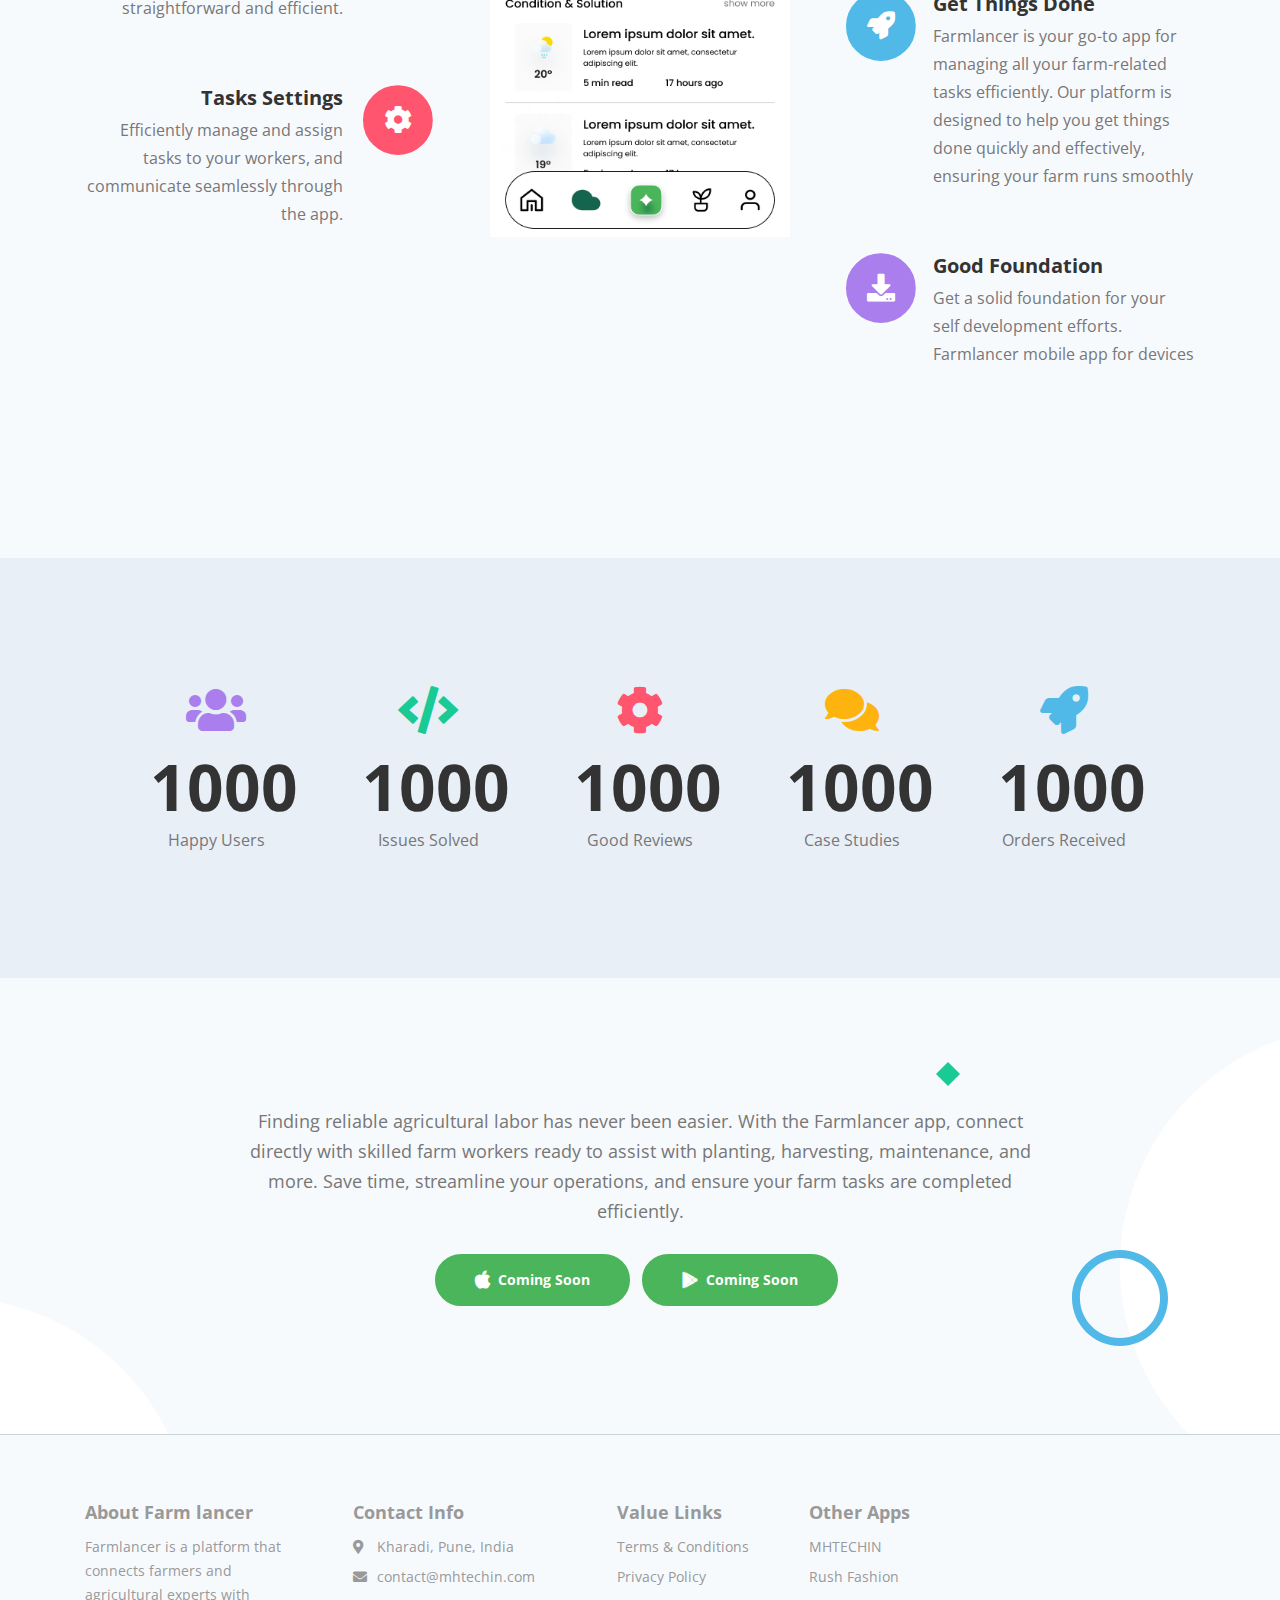
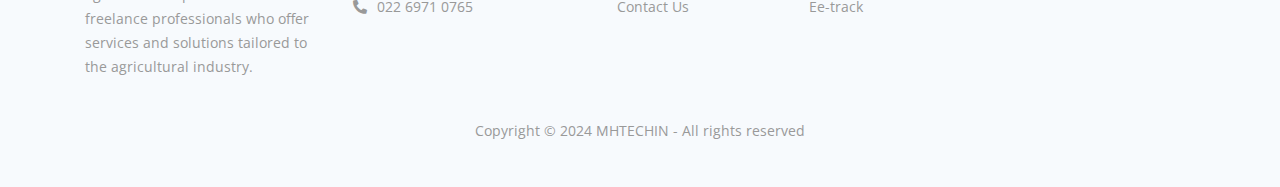
==== commit ba748797: "discription-page" ====
--- a/index.html
+++ b/index.html
@@ -19,6 +19,7 @@
 
     <!-- Webpage Title -->
     <title>Farm Lancer App </title>
+    <h1>Gourav pavaiya</h1>
     
     <!-- Styles -->
     <link href="https://fonts.googleapis.com/css?family=Open+Sans:400,400i,700&display=swap&subset=latin-ext" rel="stylesheet">
@@ -461,119 +462,10 @@
     <!-- end of features -->
 	
     <!-- Screenshots -->
-    <div id="screens" class="slider">
-        <div class="container">
-            <div class="row">
-                <div class="col-lg-12">
-                    
-                    <!-- Image Slider -->
-                    <div class="slider-container">
-                        <div class="swiper-container image-slider">
-                            <div class="swiper-wrapper">
-                                <!-- Slide -->
-                                <div class="swiper-slide">
-                                    <a href="images/Location.png" class="popup-link" data-effect="fadeIn">
-                                        <img class="img-fluid" src="images/Location.png" alt="alternative">
-                                    </a>
-                                </div>
-                                <!-- end of slide -->
-                                 <!-- Slide -->
-                                <div class="swiper-slide">
-                                    <a href="images/Notification.png" class="popup-link" data-effect="fadeIn">
-                                        <img class="img-fluid" src="images/Notification.png" alt="alternative">
-                                    </a>
-                                </div>
-                                <!-- end of slide -->
-                                 <!-- Slide -->
-                                <div class="swiper-slide">
-                                    <a href="images/Storage.png" class="popup-link" data-effect="fadeIn">
-                                        <img class="img-fluid" src="images/Storage.png" alt="alternative">
-                                    </a>
-                                </div>
-                                <!-- end of slide -->
-                                <!-- Slide -->
-                                <div class="swiper-slide">
-                                    <a href="images/splashscreen.png" class="popup-link" data-effect="fadeIn">
-                                        <img class="img-fluid" src="images/splashscreen.png" alt="alternative">
-                                    </a>
-                                </div>
-                                <!-- end of slide -->
-                                <!-- Slide -->
-                                <div class="swiper-slide">
-                                    <a href="images/sign up password.png" class="popup-link" data-effect="fadeIn">
-                                        <img class="img-fluid" src="images/sign up password.png" alt="alternative">
-                                    </a>
-                                </div>
-                                <!-- end of slide -->
-                                <!-- Slide -->
-                                <div class="swiper-slide">
-                                    <a href="images/sign up email address.png" class="popup-link" data-effect="fadeIn">
-                                        <img class="img-fluid" src="images/sign up email address.png" alt="alternative">
-                                    </a>
-                                </div>
-                                <!-- end of slide -->
-                                <!-- Slide -->
-                                <div class="swiper-slide">
-                                    <a href="images/sign in.png" class="popup-link" data-effect="fadeIn">
-                                        <img class="img-fluid" src="images/sign in.png" alt="alternative">
-                                    </a>
-                                </div>
-                                <!-- end of slide -->
-                                <!-- Slide -->
-                                <div class="swiper-slide">
-                                    <a href="images/Homemenu.png" class="popup-link" data-effect="fadeIn">
-                                        <img class="img-fluid" src="images/Homemenu.png" alt="alternative">
-                                    </a>
-                                </div>
-                                <!-- end of slide -->
-                                <!-- Slide -->
-                                <div class="swiper-slide">
-                                    <a href="images/Submit Details.png" class="popup-link" data-effect="fadeIn">
-                                        <img class="img-fluid" src="images/Submit Details.png" alt="alternative">
-                                    </a>
-                                </div>
-                                <!-- end of slide -->
-                                <!-- Slide -->
-                                <div class="swiper-slide">
-                                    <a href="images/More news.png" class="popup-link" data-effect="fadeIn">
-                                        <img class="img-fluid" src="images/More news.png" alt="alternative">
-                                    </a>
-                                </div>
-                                <!-- end of slide -->
-                                <!-- Slide -->
-                                <div class="swiper-slide">
-                                    <a href="images/Weather menu.png" class="popup-link" data-effect="fadeIn">
-                                        <img class="img-fluid" src="images/Weather menu.png" alt="alternative">
-                                    </a>
-                                </div>
-                                <!-- end of slide -->
-                                <!-- Slide -->
-                                <div class="swiper-slide">
-                                    <a href="images/Profile menu.png" class="popup-link" data-effect="fadeIn">
-                                        <img class="img-fluid" src="images/Profile menu.png" alt="alternative">
-                                    </a>
-                                </div>
-                                <!-- end of slide -->
-                                <!-- Slide -->
-                                <div class="swiper-slide">
-                                    <a href="images/Edit profile.png" class="popup-link" data-effect="fadeIn">
-                                        <img class="img-fluid" src="images/Edit profile.png" alt="alternative">
-                                    </a>
-                                </div>
-                                <!-- end of slide -->
-                                
-                            </div> <!-- end of swiper-wrapper -->
-                            <!-- Add Arrows -->
-                            <div class="swiper-button-next"></div>
-                            <div class="swiper-button-prev"></div>
-                            <!-- end of add arrows -->
-                        </div> <!-- end of swiper-container -->
-                    </div> <!-- end of slider-container -->
-                    <!-- end of image slider -->
-                </div> <!-- end of col -->
-            </div> <!-- end of row -->
-        </div> <!-- end of container -->
-    </div> <!-- end of slider -->
+
+
+
+    
     <!-- end of screenshots -->
 
     <!-- Testimonials -->
@@ -698,27 +590,27 @@
                     <div id="counter">
                         <div class="cell">
                             <i class="fas fa-users"></i>
-                            <div class="counter-value number-count" data-count="0">1000</div>
+                            <div class="counter-value number-count" data-count="20">1000</div>
                             <p class="counter-info">Happy Users</p>
                         </div>
                         <div class="cell">
                             <i class="fas fa-code green"></i>
-                            <div class="counter-value number-count" data-count="0">1000</div>
+                            <div class="counter-value number-count" data-count="20">1000</div>
                             <p class="counter-info">Issues Solved</p>
                         </div>
                         <div class="cell">
                             <i class="fas fa-cog red"></i>
-                            <div class="counter-value number-count" data-count="0">1000</div>
+                            <div class="counter-value number-count" data-count="20">1000</div>
                             <p class="counter-info">Good Reviews</p>
                         </div>
                         <div class="cell">
                             <i class="fas fa-comments yellow"></i>
-                            <div class="counter-value number-count" data-count="0">1000</div>
+                            <div class="counter-value number-count" data-count="20">1000</div>
                             <p class="counter-info">Case Studies</p>
                         </div>
                         <div class="cell">
                             <i class="fas fa-rocket blue"></i>
-                            <div class="counter-value number-count" data-count="0">1000</div>
+                            <div class="counter-value number-count" data-count="20">1000</div>
                             <p class="counter-info">Orders Received</p>
                         </div>
                     </div>
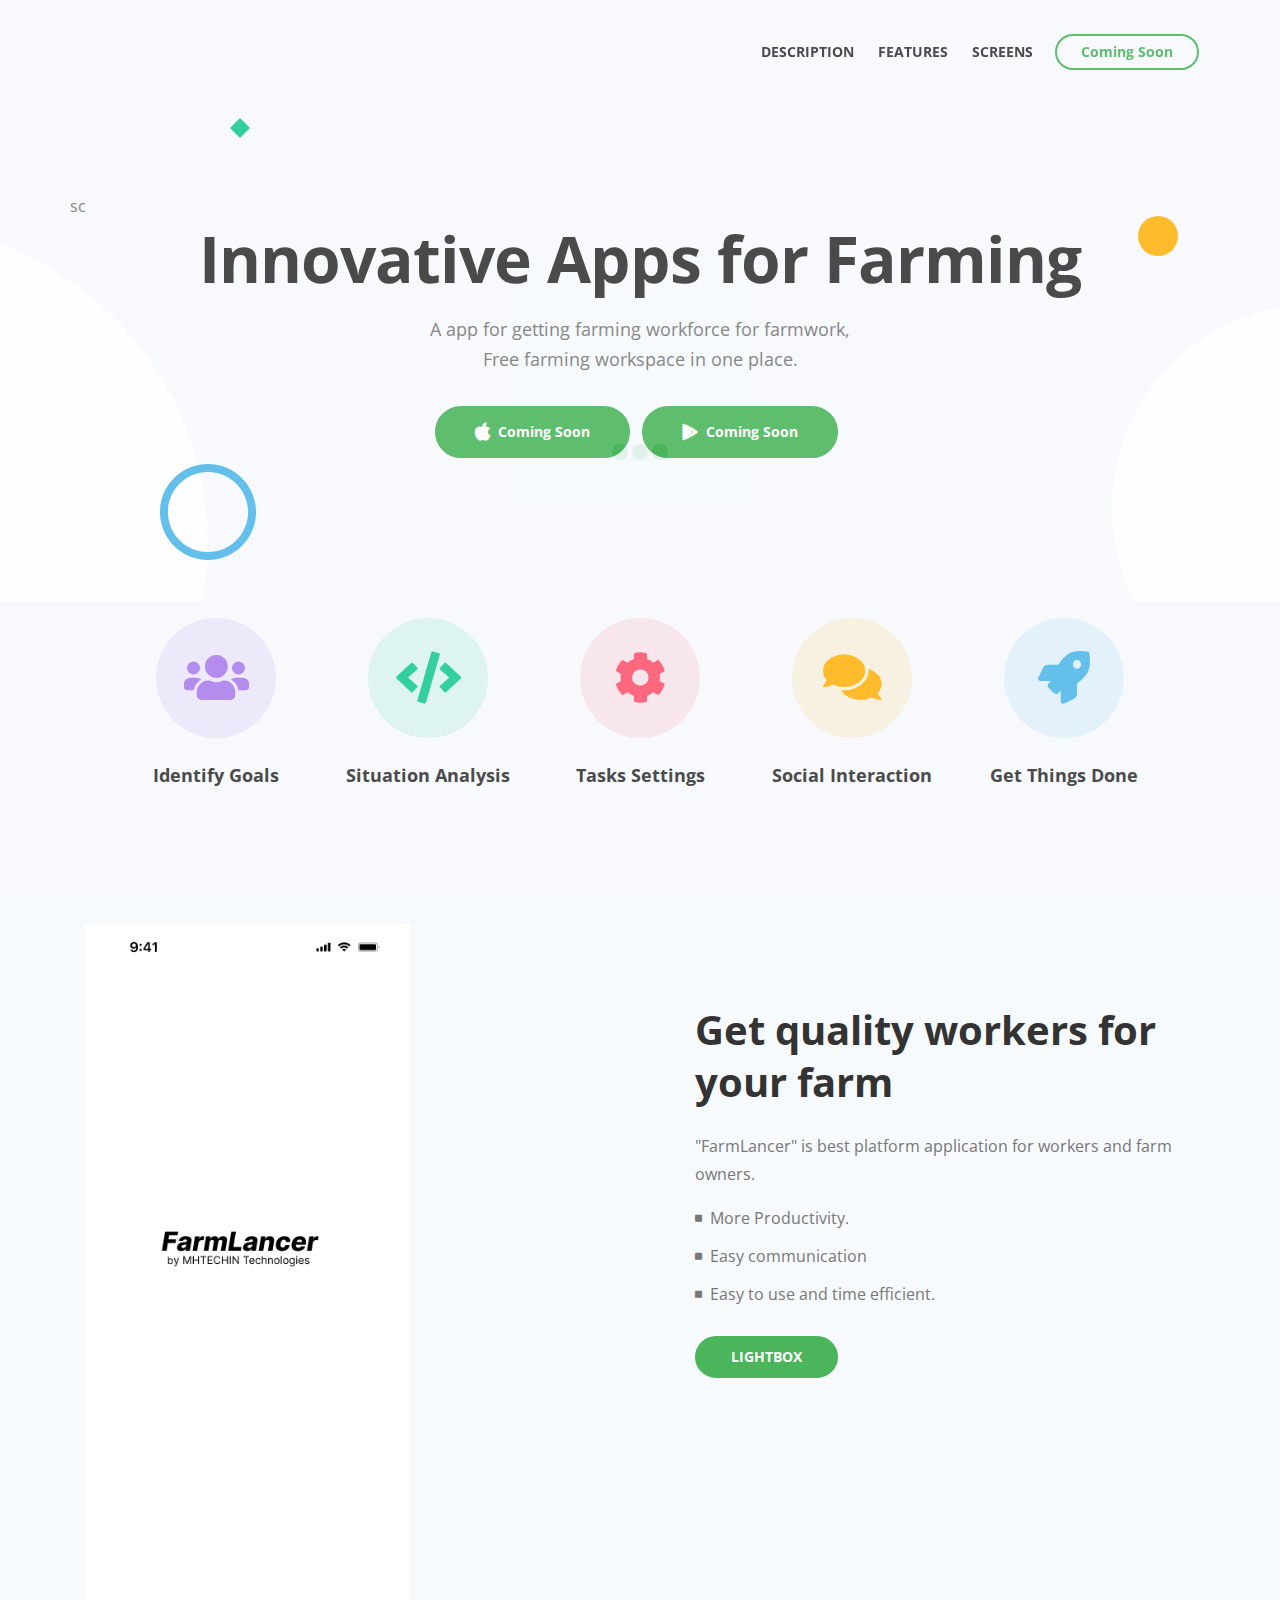
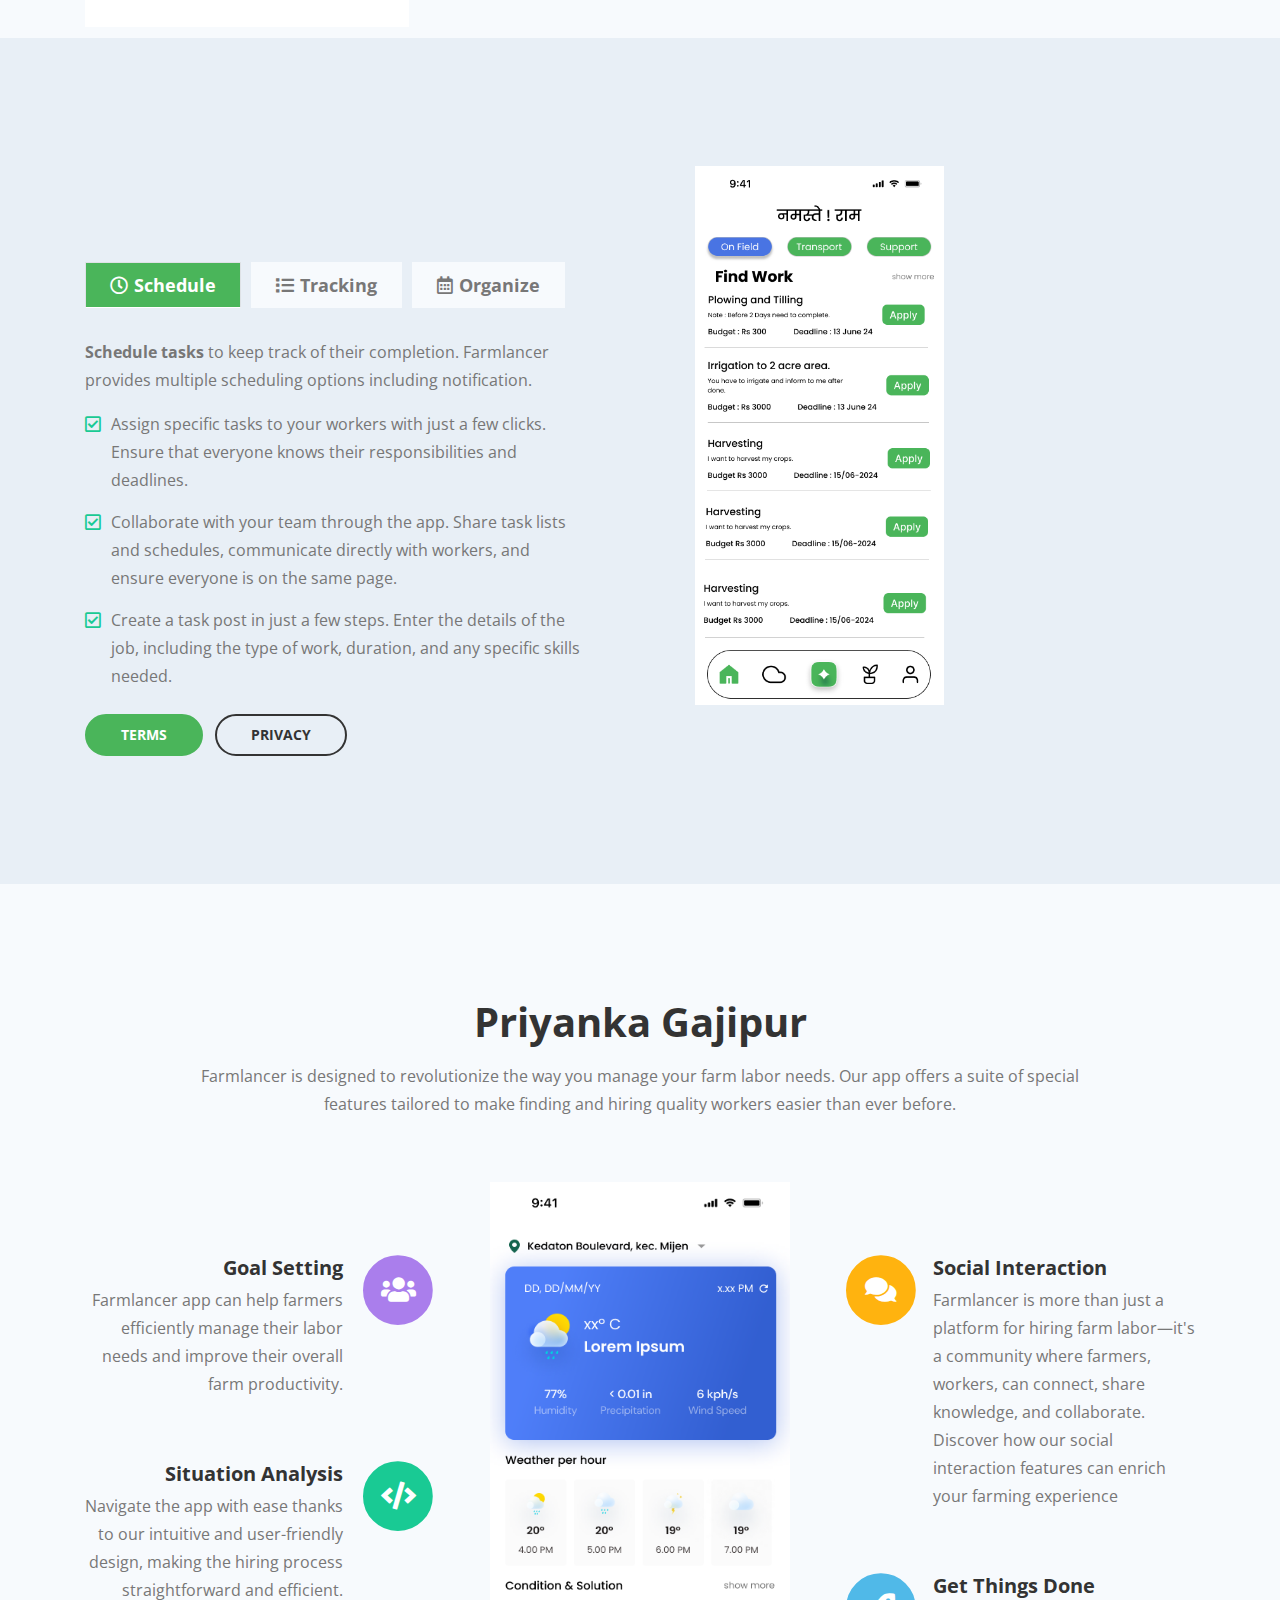
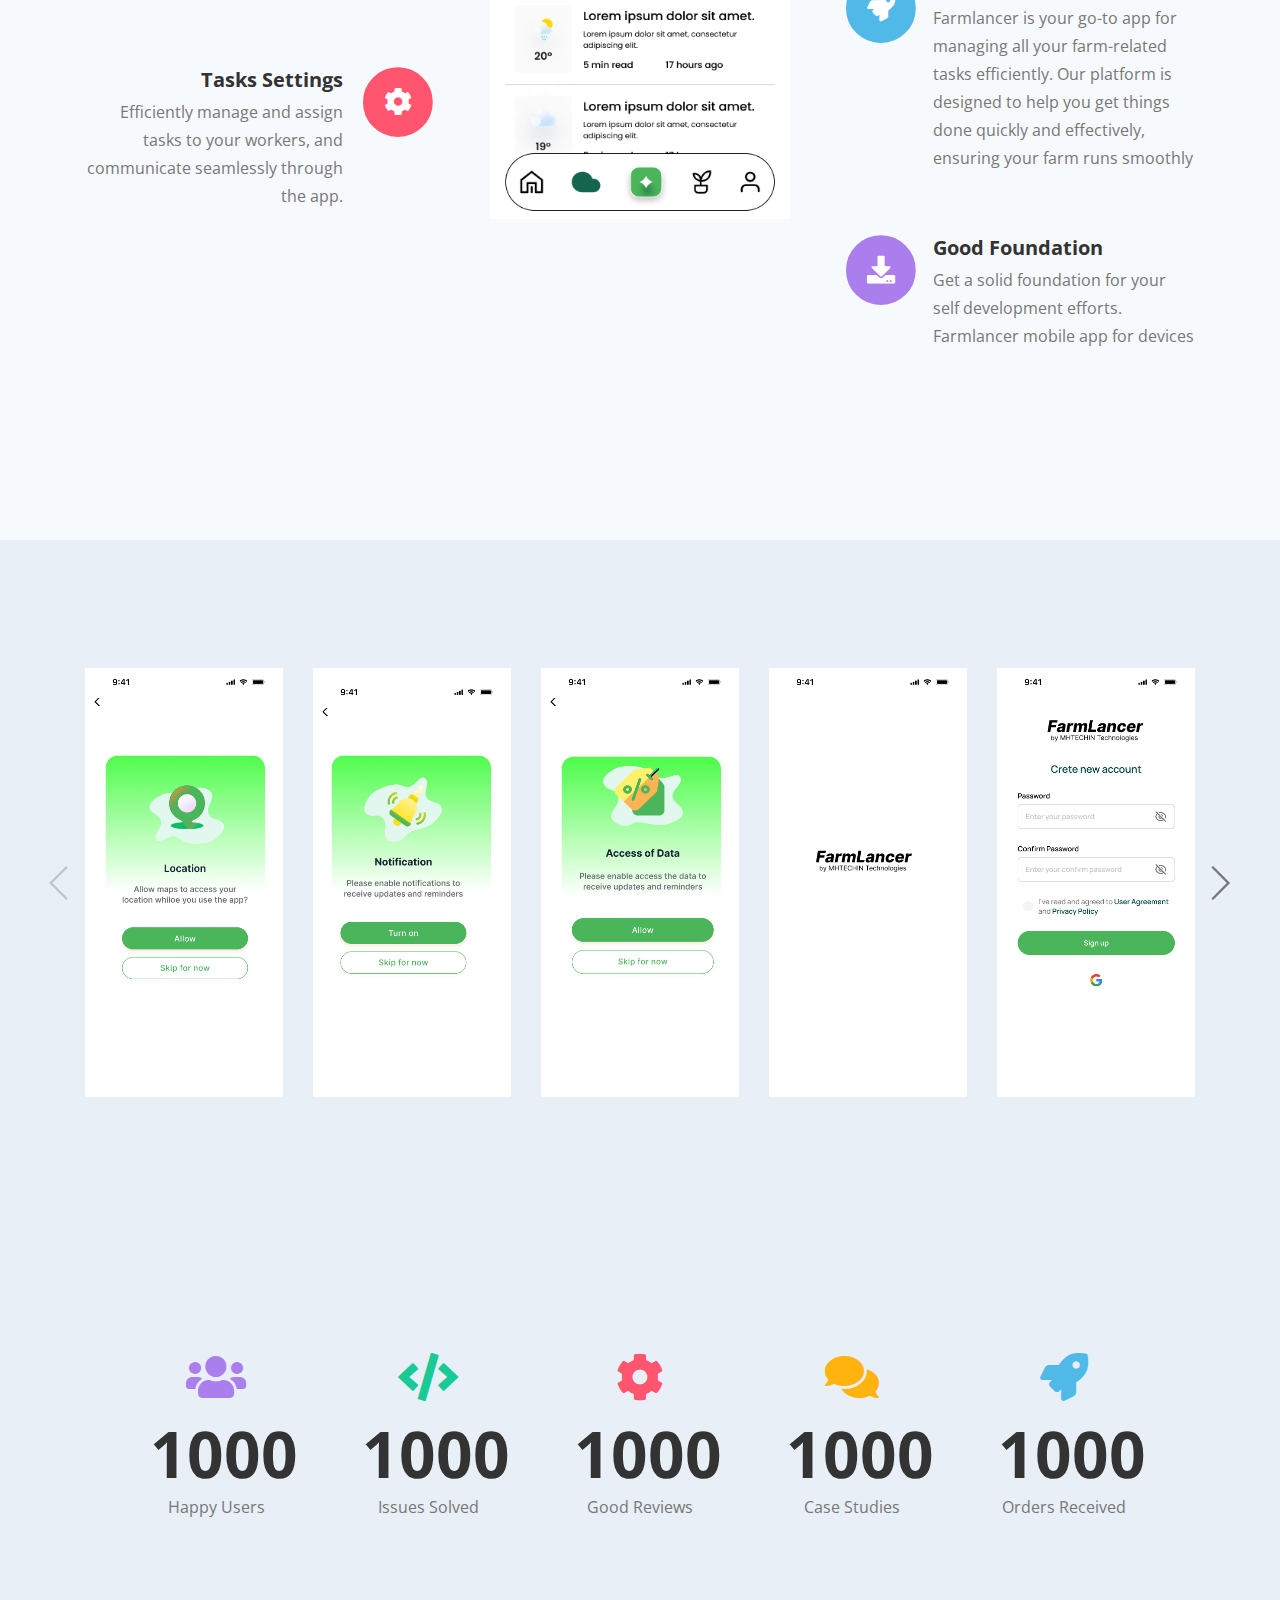
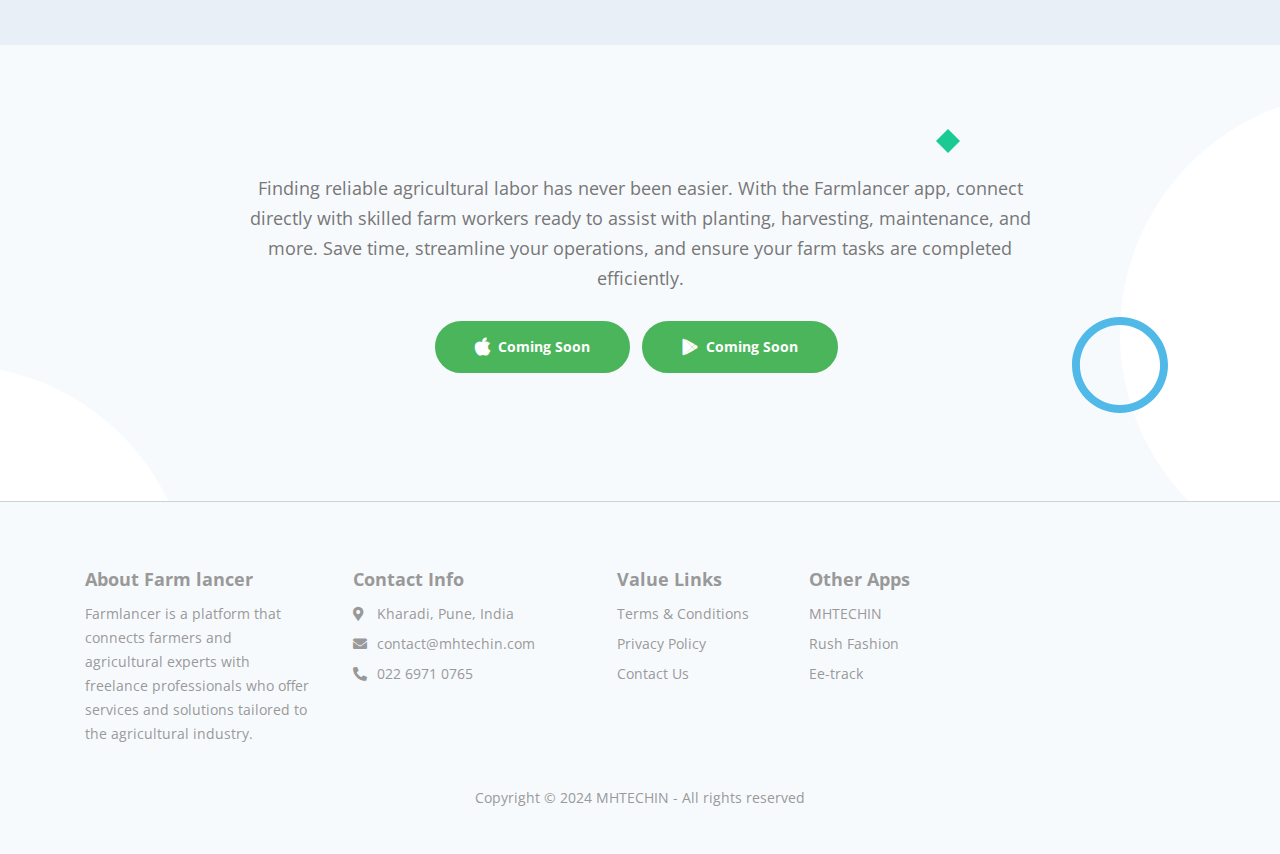
==== commit a8bdbde3: "21 line changed" ====
--- a/index.html
+++ b/index.html
@@ -18,8 +18,7 @@
 	<meta property="og:type" content="article" />
 
     <!-- Webpage Title -->
-    <title>Farm Lancer App </title>
-    <h1>Gourav pavaiya</h1>
+    <title>Priyanka Gajipur</title>
     
     <!-- Styles -->
     <link href="https://fonts.googleapis.com/css?family=Open+Sans:400,400i,700&display=swap&subset=latin-ext" rel="stylesheet">
@@ -380,7 +379,7 @@
         <div class="container">
             <div class="row">
                 <div class="col-lg-12">
-                    <h2></h2>
+                    <h2>Priyanka Gajipur</h2>
                     <p class="p-heading">Farmlancer is designed to revolutionize the way you manage your farm labor needs. Our app offers a suite of special features tailored to make finding and hiring quality workers easier than ever before.</p>
                 </div> <!-- end of div -->
             </div> <!-- end of div -->
@@ -462,10 +461,119 @@
     <!-- end of features -->
 	
     <!-- Screenshots -->
-
-
-
-    
+    <div id="screens" class="slider">
+        <div class="container">
+            <div class="row">
+                <div class="col-lg-12">
+                    
+                    <!-- Image Slider -->
+                    <div class="slider-container">
+                        <div class="swiper-container image-slider">
+                            <div class="swiper-wrapper">
+                                <!-- Slide -->
+                                <div class="swiper-slide">
+                                    <a href="images/Location.png" class="popup-link" data-effect="fadeIn">
+                                        <img class="img-fluid" src="images/Location.png" alt="alternative">
+                                    </a>
+                                </div>
+                                <!-- end of slide -->
+                                 <!-- Slide -->
+                                <div class="swiper-slide">
+                                    <a href="images/Notification.png" class="popup-link" data-effect="fadeIn">
+                                        <img class="img-fluid" src="images/Notification.png" alt="alternative">
+                                    </a>
+                                </div>
+                                <!-- end of slide -->
+                                 <!-- Slide -->
+                                <div class="swiper-slide">
+                                    <a href="images/Storage.png" class="popup-link" data-effect="fadeIn">
+                                        <img class="img-fluid" src="images/Storage.png" alt="alternative">
+                                    </a>
+                                </div>
+                                <!-- end of slide -->
+                                <!-- Slide -->
+                                <div class="swiper-slide">
+                                    <a href="images/splashscreen.png" class="popup-link" data-effect="fadeIn">
+                                        <img class="img-fluid" src="images/splashscreen.png" alt="alternative">
+                                    </a>
+                                </div>
+                                <!-- end of slide -->
+                                <!-- Slide -->
+                                <div class="swiper-slide">
+                                    <a href="images/sign up password.png" class="popup-link" data-effect="fadeIn">
+                                        <img class="img-fluid" src="images/sign up password.png" alt="alternative">
+                                    </a>
+                                </div>
+                                <!-- end of slide -->
+                                <!-- Slide -->
+                                <div class="swiper-slide">
+                                    <a href="images/sign up email address.png" class="popup-link" data-effect="fadeIn">
+                                        <img class="img-fluid" src="images/sign up email address.png" alt="alternative">
+                                    </a>
+                                </div>
+                                <!-- end of slide -->
+                                <!-- Slide -->
+                                <div class="swiper-slide">
+                                    <a href="images/sign in.png" class="popup-link" data-effect="fadeIn">
+                                        <img class="img-fluid" src="images/sign in.png" alt="alternative">
+                                    </a>
+                                </div>
+                                <!-- end of slide -->
+                                <!-- Slide -->
+                                <div class="swiper-slide">
+                                    <a href="images/Homemenu.png" class="popup-link" data-effect="fadeIn">
+                                        <img class="img-fluid" src="images/Homemenu.png" alt="alternative">
+                                    </a>
+                                </div>
+                                <!-- end of slide -->
+                                <!-- Slide -->
+                                <div class="swiper-slide">
+                                    <a href="images/Submit Details.png" class="popup-link" data-effect="fadeIn">
+                                        <img class="img-fluid" src="images/Submit Details.png" alt="alternative">
+                                    </a>
+                                </div>
+                                <!-- end of slide -->
+                                <!-- Slide -->
+                                <div class="swiper-slide">
+                                    <a href="images/More news.png" class="popup-link" data-effect="fadeIn">
+                                        <img class="img-fluid" src="images/More news.png" alt="alternative">
+                                    </a>
+                                </div>
+                                <!-- end of slide -->
+                                <!-- Slide -->
+                                <div class="swiper-slide">
+                                    <a href="images/Weather menu.png" class="popup-link" data-effect="fadeIn">
+                                        <img class="img-fluid" src="images/Weather menu.png" alt="alternative">
+                                    </a>
+                                </div>
+                                <!-- end of slide -->
+                                <!-- Slide -->
+                                <div class="swiper-slide">
+                                    <a href="images/Profile menu.png" class="popup-link" data-effect="fadeIn">
+                                        <img class="img-fluid" src="images/Profile menu.png" alt="alternative">
+                                    </a>
+                                </div>
+                                <!-- end of slide -->
+                                <!-- Slide -->
+                                <div class="swiper-slide">
+                                    <a href="images/Edit profile.png" class="popup-link" data-effect="fadeIn">
+                                        <img class="img-fluid" src="images/Edit profile.png" alt="alternative">
+                                    </a>
+                                </div>
+                                <!-- end of slide -->
+                                
+                            </div> <!-- end of swiper-wrapper -->
+                            <!-- Add Arrows -->
+                            <div class="swiper-button-next"></div>
+                            <div class="swiper-button-prev"></div>
+                            <!-- end of add arrows -->
+                        </div> <!-- end of swiper-container -->
+                    </div> <!-- end of slider-container -->
+                    <!-- end of image slider -->
+                </div> <!-- end of col -->
+            </div> <!-- end of row -->
+        </div> <!-- end of container -->
+    </div> <!-- end of slider -->
     <!-- end of screenshots -->
 
     <!-- Testimonials -->
@@ -590,27 +698,27 @@
                     <div id="counter">
                         <div class="cell">
                             <i class="fas fa-users"></i>
-                            <div class="counter-value number-count" data-count="20">1000</div>
+                            <div class="counter-value number-count" data-count="0">1000</div>
                             <p class="counter-info">Happy Users</p>
                         </div>
                         <div class="cell">
                             <i class="fas fa-code green"></i>
-                            <div class="counter-value number-count" data-count="20">1000</div>
+                            <div class="counter-value number-count" data-count="0">1000</div>
                             <p class="counter-info">Issues Solved</p>
                         </div>
                         <div class="cell">
                             <i class="fas fa-cog red"></i>
-                            <div class="counter-value number-count" data-count="20">1000</div>
+                            <div class="counter-value number-count" data-count="0">1000</div>
                             <p class="counter-info">Good Reviews</p>
                         </div>
                         <div class="cell">
                             <i class="fas fa-comments yellow"></i>
-                            <div class="counter-value number-count" data-count="20">1000</div>
+                            <div class="counter-value number-count" data-count="0">1000</div>
                             <p class="counter-info">Case Studies</p>
                         </div>
                         <div class="cell">
                             <i class="fas fa-rocket blue"></i>
-                            <div class="counter-value number-count" data-count="20">1000</div>
+                            <div class="counter-value number-count" data-count="0">1000</div>
                             <p class="counter-info">Orders Received</p>
                         </div>
                     </div>
@@ -754,4 +862,4 @@
     <script src="js/validator.min.js"></script> <!-- Validator.js - Bootstrap plugin that validates forms -->
     <script src="js/scripts.js"></script> <!-- Custom scripts -->
 </body>
-</html>
+</html>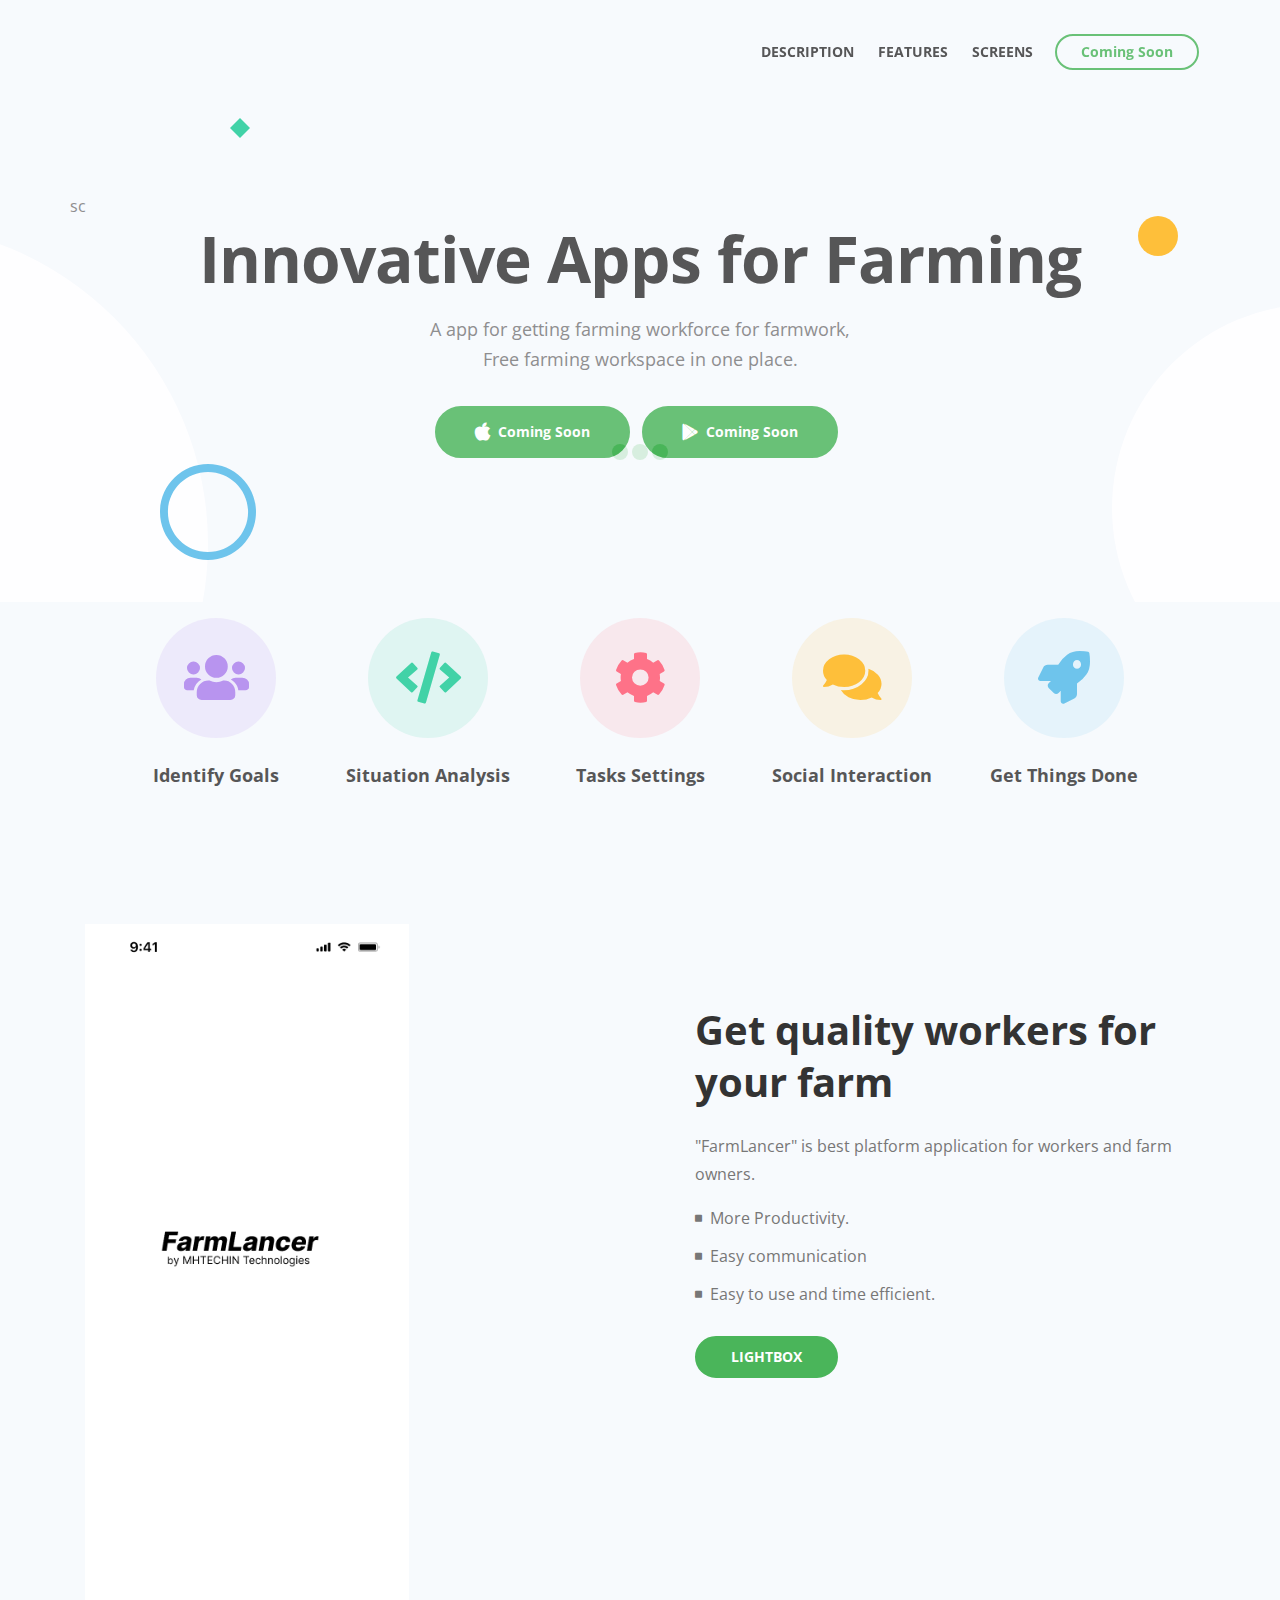
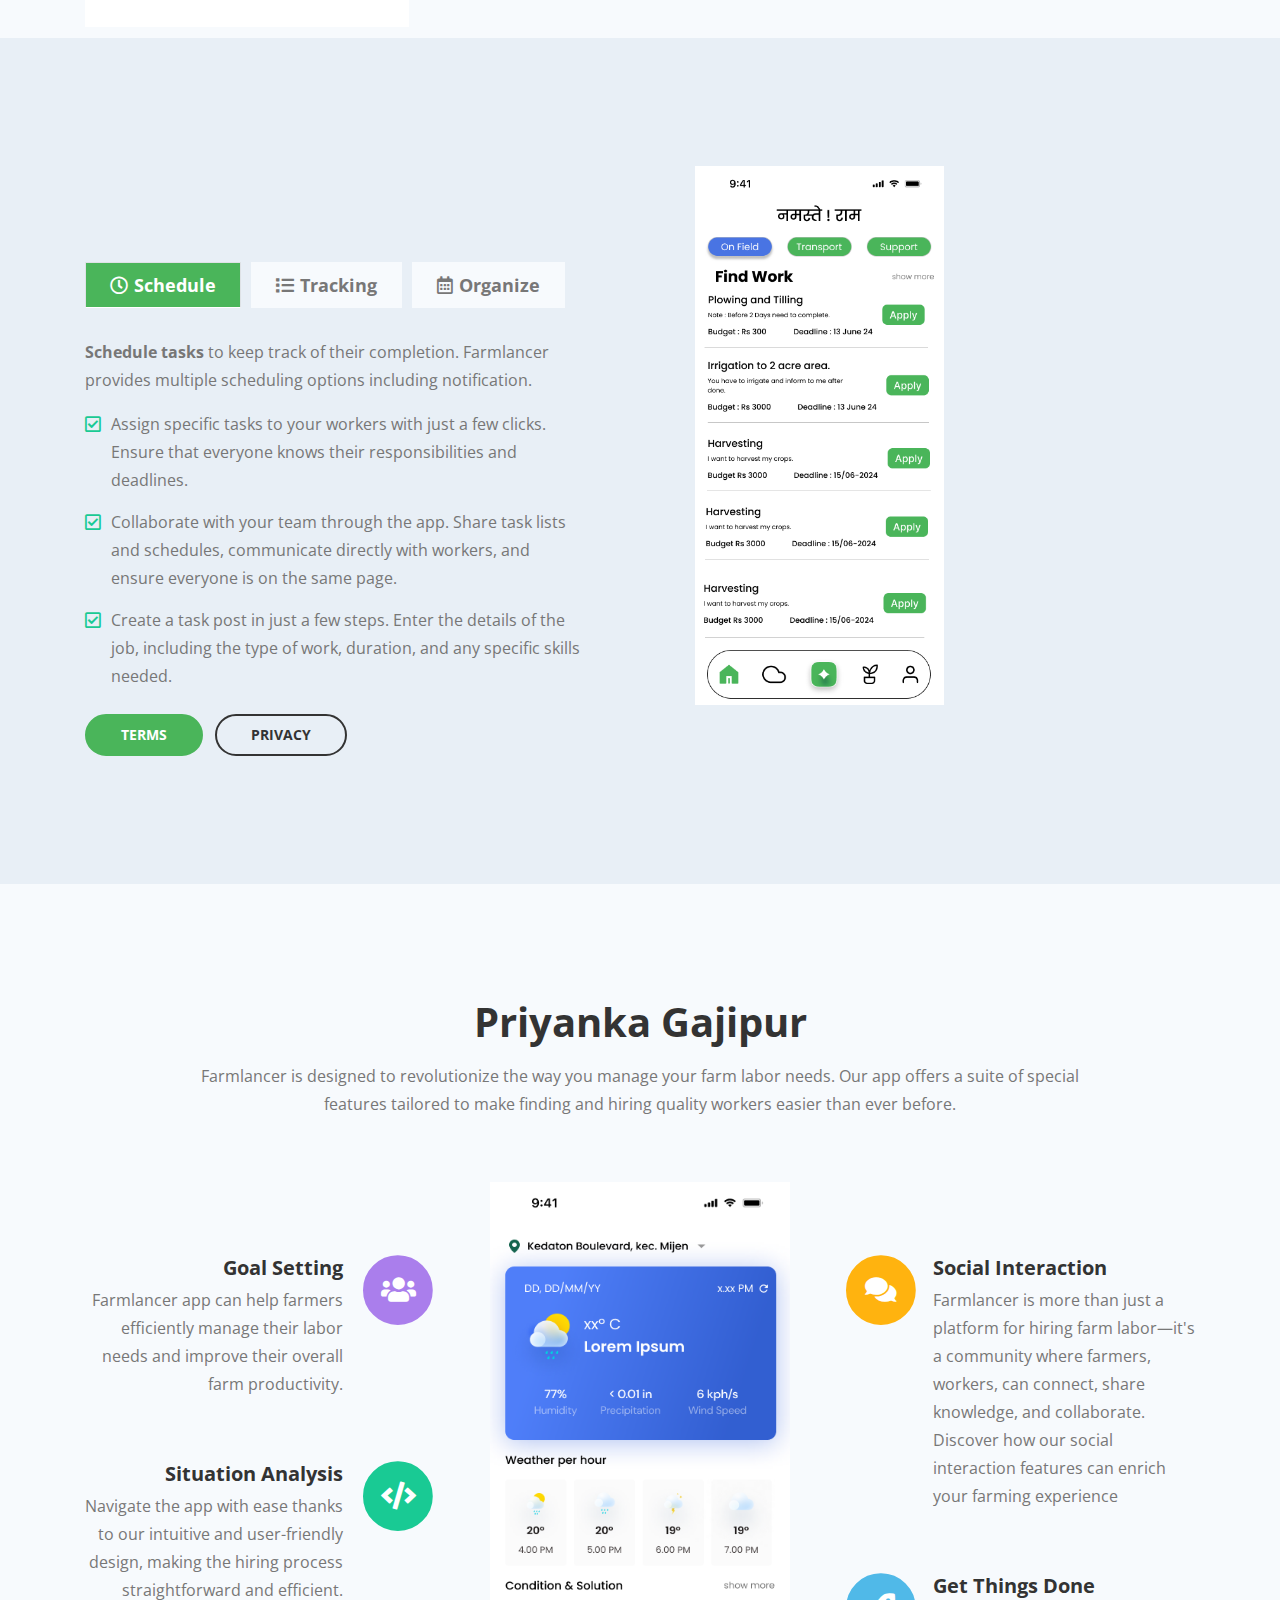
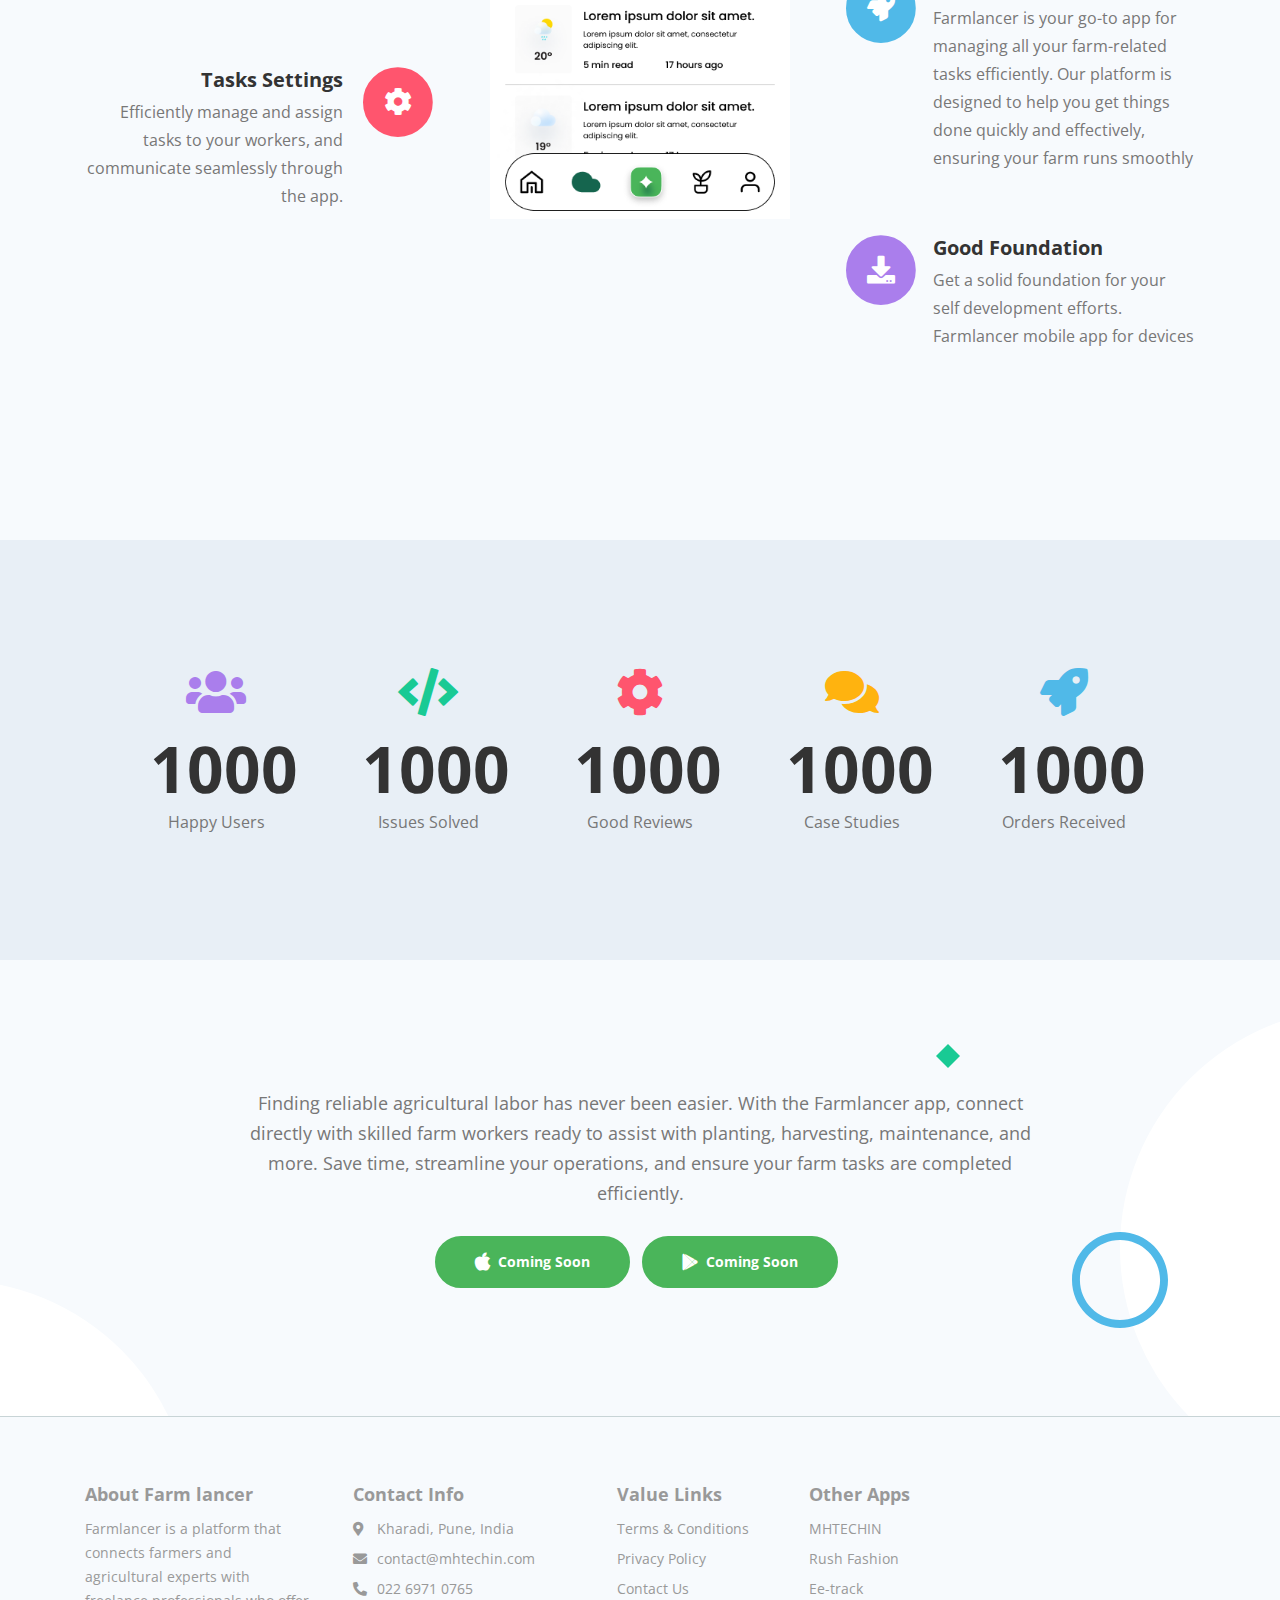
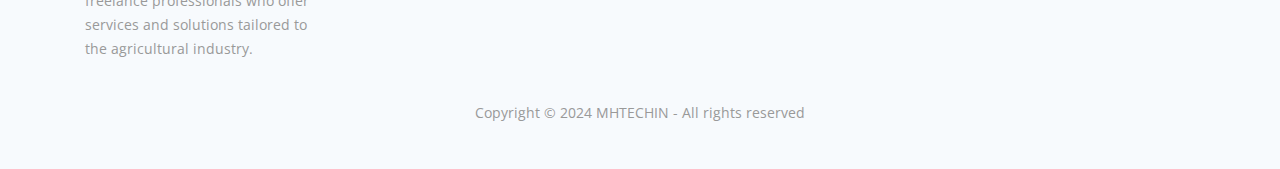
==== commit 5ef4913f: "updated every pages" ====
--- a/index.html
+++ b/index.html
@@ -63,13 +63,13 @@
             <div class="collapse navbar-collapse" id="navbarsExampleDefault">
                 <ul class="navbar-nav ml-auto">
                     <li class="nav-item">
-                        <a class="nav-link page-scroll" href="#description">DESCRIPTION <span class="sr-only">(current)</span></a>
+                        <a class="nav-link page-scroll" href="description.html">DESCRIPTION <span class="sr-only">(current)</span></a>
                     </li>
                     <li class="nav-item">
-                        <a class="nav-link page-scroll" href="#features">FEATURES</a>
+                        <a class="nav-link page-scroll" href="features.html">FEATURES</a>
                     </li>
                     <li class="nav-item">
-                        <a class="nav-link page-scroll" href="#screens">SCREENS</a>
+                        <a class="nav-link page-scroll" href="screens.html">SCREENS</a>
                     </li>
 
                     <!-- Dropdown Menu -->          
@@ -460,122 +460,7 @@
     </div> <!-- end of basic-2 -->
     <!-- end of features -->
 	
-    <!-- Screenshots -->
-    <div id="screens" class="slider">
-        <div class="container">
-            <div class="row">
-                <div class="col-lg-12">
-                    
-                    <!-- Image Slider -->
-                    <div class="slider-container">
-                        <div class="swiper-container image-slider">
-                            <div class="swiper-wrapper">
-                                <!-- Slide -->
-                                <div class="swiper-slide">
-                                    <a href="images/Location.png" class="popup-link" data-effect="fadeIn">
-                                        <img class="img-fluid" src="images/Location.png" alt="alternative">
-                                    </a>
-                                </div>
-                                <!-- end of slide -->
-                                 <!-- Slide -->
-                                <div class="swiper-slide">
-                                    <a href="images/Notification.png" class="popup-link" data-effect="fadeIn">
-                                        <img class="img-fluid" src="images/Notification.png" alt="alternative">
-                                    </a>
-                                </div>
-                                <!-- end of slide -->
-                                 <!-- Slide -->
-                                <div class="swiper-slide">
-                                    <a href="images/Storage.png" class="popup-link" data-effect="fadeIn">
-                                        <img class="img-fluid" src="images/Storage.png" alt="alternative">
-                                    </a>
-                                </div>
-                                <!-- end of slide -->
-                                <!-- Slide -->
-                                <div class="swiper-slide">
-                                    <a href="images/splashscreen.png" class="popup-link" data-effect="fadeIn">
-                                        <img class="img-fluid" src="images/splashscreen.png" alt="alternative">
-                                    </a>
-                                </div>
-                                <!-- end of slide -->
-                                <!-- Slide -->
-                                <div class="swiper-slide">
-                                    <a href="images/sign up password.png" class="popup-link" data-effect="fadeIn">
-                                        <img class="img-fluid" src="images/sign up password.png" alt="alternative">
-                                    </a>
-                                </div>
-                                <!-- end of slide -->
-                                <!-- Slide -->
-                                <div class="swiper-slide">
-                                    <a href="images/sign up email address.png" class="popup-link" data-effect="fadeIn">
-                                        <img class="img-fluid" src="images/sign up email address.png" alt="alternative">
-                                    </a>
-                                </div>
-                                <!-- end of slide -->
-                                <!-- Slide -->
-                                <div class="swiper-slide">
-                                    <a href="images/sign in.png" class="popup-link" data-effect="fadeIn">
-                                        <img class="img-fluid" src="images/sign in.png" alt="alternative">
-                                    </a>
-                                </div>
-                                <!-- end of slide -->
-                                <!-- Slide -->
-                                <div class="swiper-slide">
-                                    <a href="images/Homemenu.png" class="popup-link" data-effect="fadeIn">
-                                        <img class="img-fluid" src="images/Homemenu.png" alt="alternative">
-                                    </a>
-                                </div>
-                                <!-- end of slide -->
-                                <!-- Slide -->
-                                <div class="swiper-slide">
-                                    <a href="images/Submit Details.png" class="popup-link" data-effect="fadeIn">
-                                        <img class="img-fluid" src="images/Submit Details.png" alt="alternative">
-                                    </a>
-                                </div>
-                                <!-- end of slide -->
-                                <!-- Slide -->
-                                <div class="swiper-slide">
-                                    <a href="images/More news.png" class="popup-link" data-effect="fadeIn">
-                                        <img class="img-fluid" src="images/More news.png" alt="alternative">
-                                    </a>
-                                </div>
-                                <!-- end of slide -->
-                                <!-- Slide -->
-                                <div class="swiper-slide">
-                                    <a href="images/Weather menu.png" class="popup-link" data-effect="fadeIn">
-                                        <img class="img-fluid" src="images/Weather menu.png" alt="alternative">
-                                    </a>
-                                </div>
-                                <!-- end of slide -->
-                                <!-- Slide -->
-                                <div class="swiper-slide">
-                                    <a href="images/Profile menu.png" class="popup-link" data-effect="fadeIn">
-                                        <img class="img-fluid" src="images/Profile menu.png" alt="alternative">
-                                    </a>
-                                </div>
-                                <!-- end of slide -->
-                                <!-- Slide -->
-                                <div class="swiper-slide">
-                                    <a href="images/Edit profile.png" class="popup-link" data-effect="fadeIn">
-                                        <img class="img-fluid" src="images/Edit profile.png" alt="alternative">
-                                    </a>
-                                </div>
-                                <!-- end of slide -->
-                                
-                            </div> <!-- end of swiper-wrapper -->
-                            <!-- Add Arrows -->
-                            <div class="swiper-button-next"></div>
-                            <div class="swiper-button-prev"></div>
-                            <!-- end of add arrows -->
-                        </div> <!-- end of swiper-container -->
-                    </div> <!-- end of slider-container -->
-                    <!-- end of image slider -->
-                </div> <!-- end of col -->
-            </div> <!-- end of row -->
-        </div> <!-- end of container -->
-    </div> <!-- end of slider -->
-    <!-- end of screenshots -->
-
+   
     <!-- Testimonials -->
     <!--<div class="cards-2">-->
     <!--    <div class="container">-->
@@ -698,27 +583,27 @@
                     <div id="counter">
                         <div class="cell">
                             <i class="fas fa-users"></i>
-                            <div class="counter-value number-count" data-count="0">1000</div>
+                            <div class="counter-value number-count" data-count="20">1000</div>
                             <p class="counter-info">Happy Users</p>
                         </div>
                         <div class="cell">
                             <i class="fas fa-code green"></i>
-                            <div class="counter-value number-count" data-count="0">1000</div>
+                            <div class="counter-value number-count" data-count="20">1000</div>
                             <p class="counter-info">Issues Solved</p>
                         </div>
                         <div class="cell">
                             <i class="fas fa-cog red"></i>
-                            <div class="counter-value number-count" data-count="0">1000</div>
+                            <div class="counter-value number-count" data-count="20">1000</div>
                             <p class="counter-info">Good Reviews</p>
                         </div>
                         <div class="cell">
                             <i class="fas fa-comments yellow"></i>
-                            <div class="counter-value number-count" data-count="0">1000</div>
+                            <div class="counter-value number-count" data-count="20">1000</div>
                             <p class="counter-info">Case Studies</p>
                         </div>
                         <div class="cell">
                             <i class="fas fa-rocket blue"></i>
-                            <div class="counter-value number-count" data-count="0">1000</div>
+                            <div class="counter-value number-count" data-count="20">1000</div>
                             <p class="counter-info">Orders Received</p>
                         </div>
                     </div>
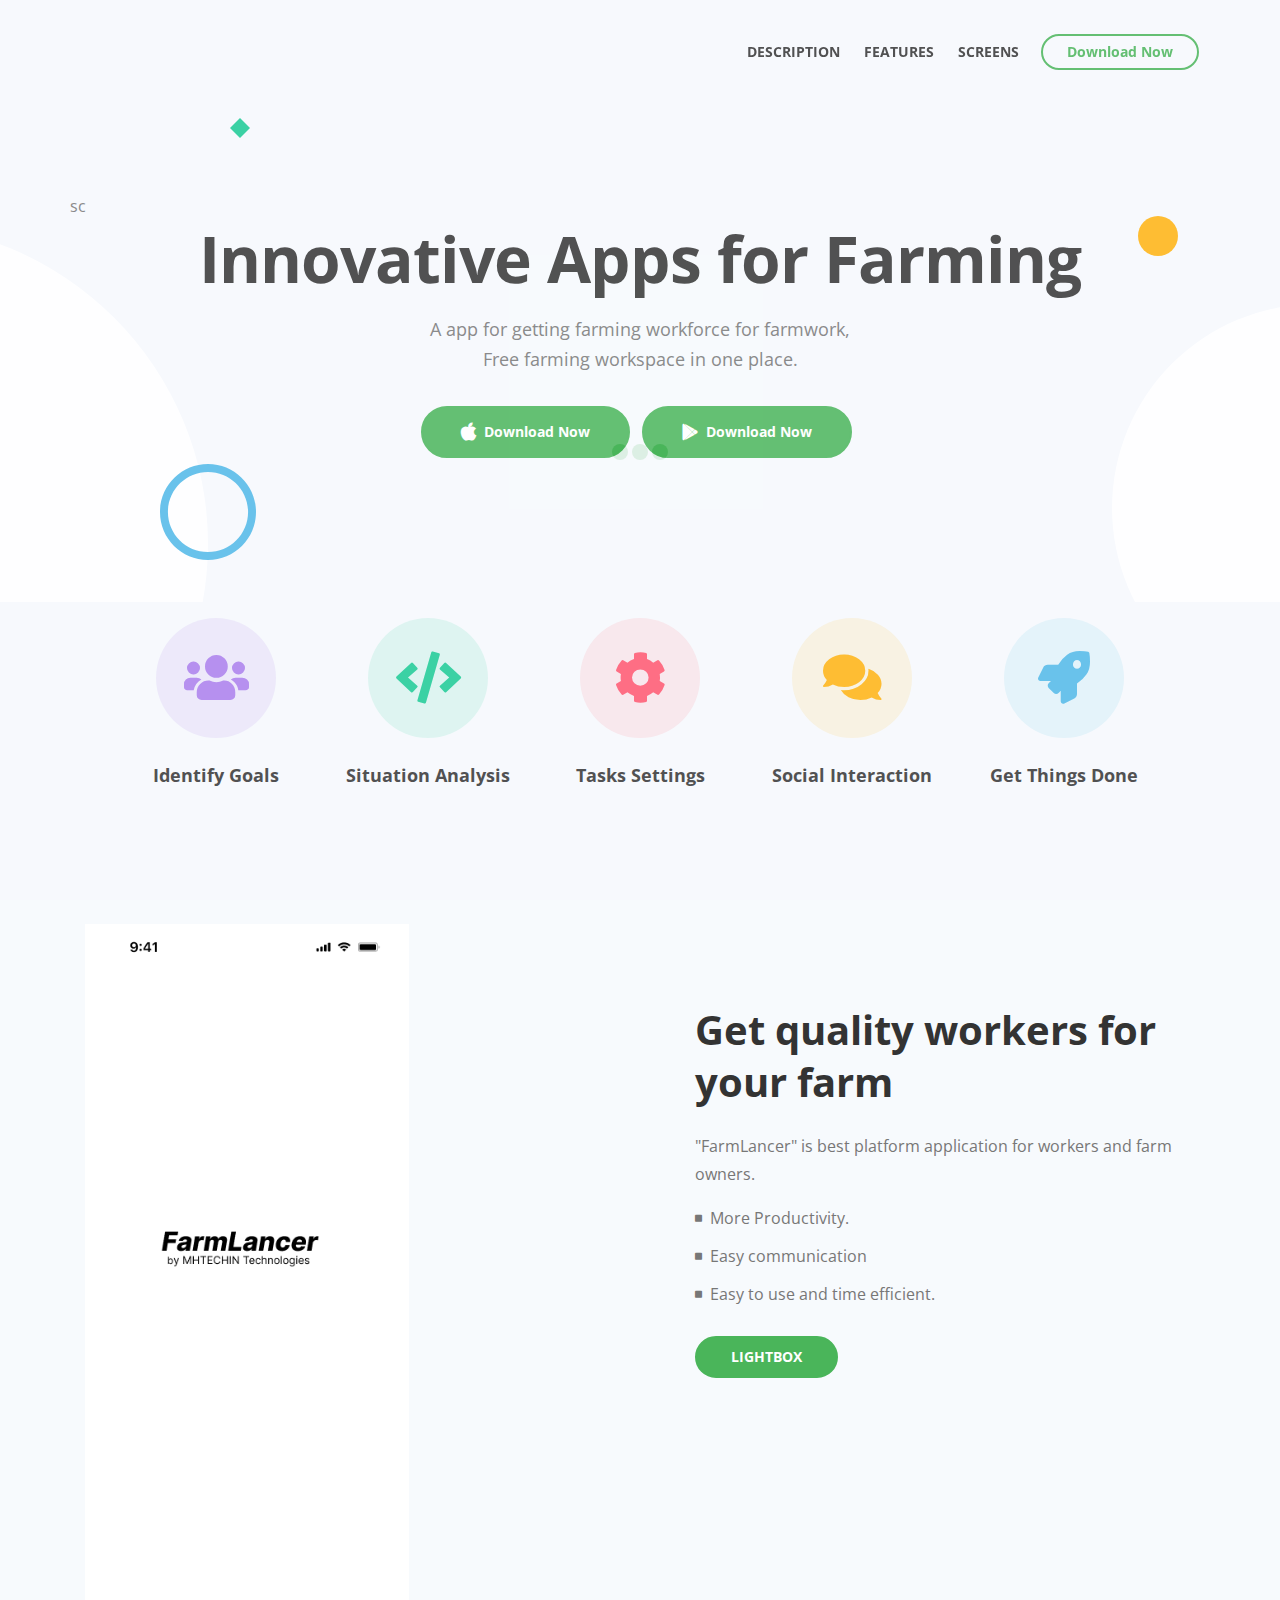
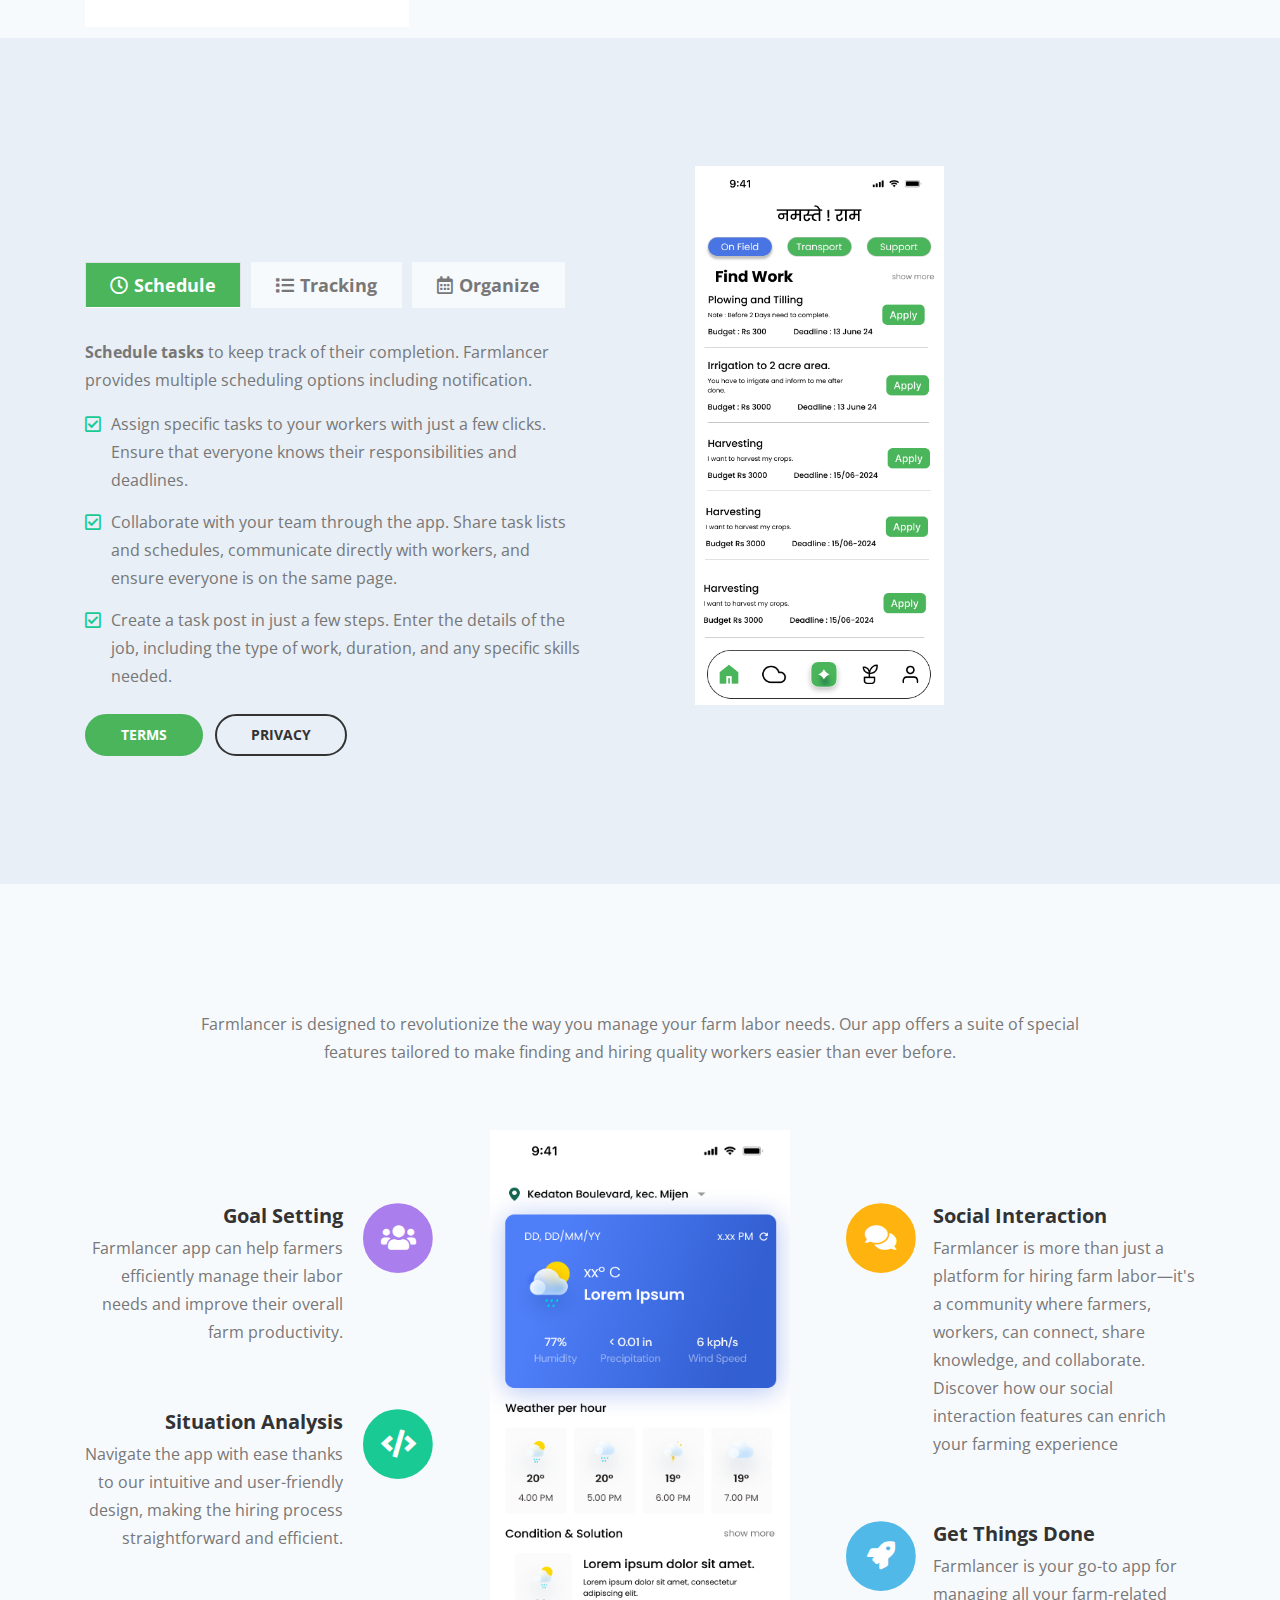
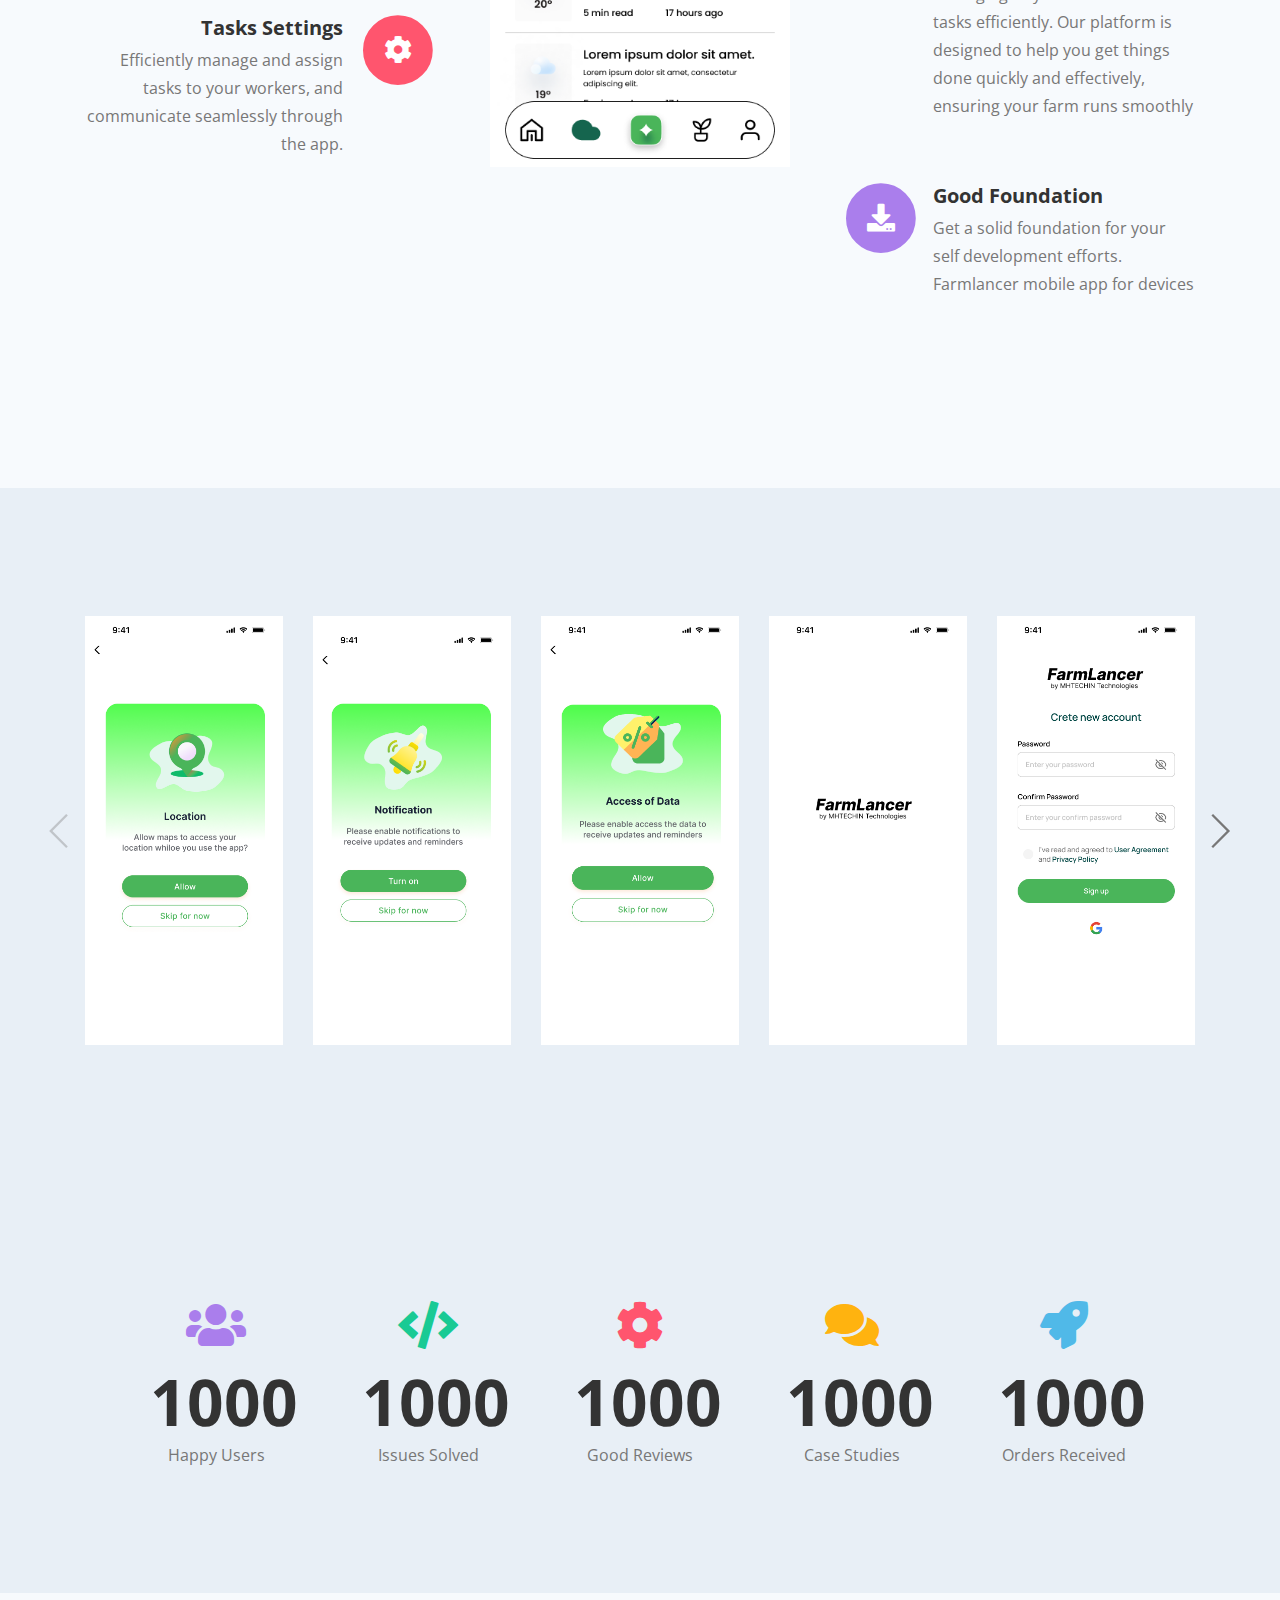
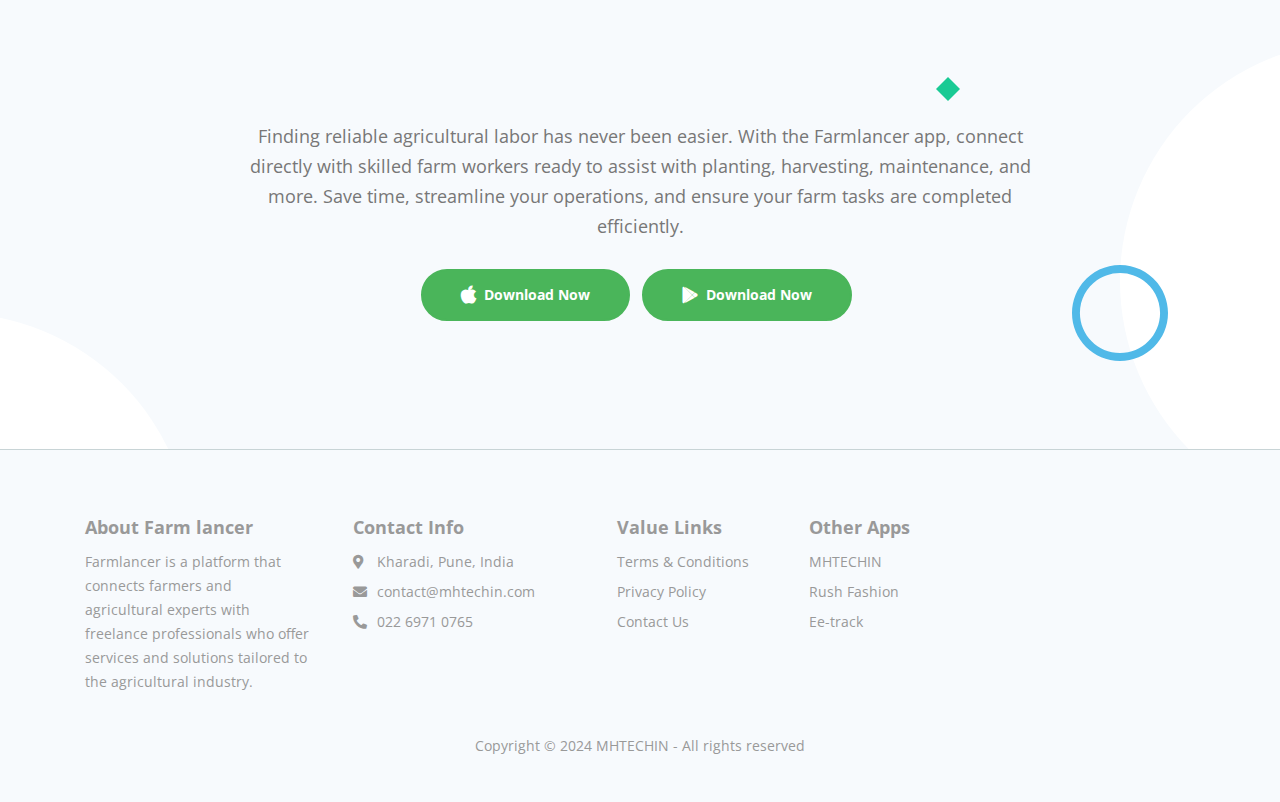
==== commit 714aff97: "Add files via upload" ====
--- a/index.html
+++ b/index.html
@@ -18,7 +18,7 @@
 	<meta property="og:type" content="article" />
 
     <!-- Webpage Title -->
-    <title>Priyanka Gajipur</title>
+    <title>Farm Lancer App </title>
     
     <!-- Styles -->
     <link href="https://fonts.googleapis.com/css?family=Open+Sans:400,400i,700&display=swap&subset=latin-ext" rel="stylesheet">
@@ -63,13 +63,13 @@
             <div class="collapse navbar-collapse" id="navbarsExampleDefault">
                 <ul class="navbar-nav ml-auto">
                     <li class="nav-item">
-                        <a class="nav-link page-scroll" href="description.html">DESCRIPTION <span class="sr-only">(current)</span></a>
+                        <a class="nav-link page-scroll" href="#description">DESCRIPTION <span class="sr-only">(current)</span></a>
                     </li>
                     <li class="nav-item">
-                        <a class="nav-link page-scroll" href="features.html">FEATURES</a>
+                        <a class="nav-link page-scroll" href="#features">FEATURES</a>
                     </li>
                     <li class="nav-item">
-                        <a class="nav-link page-scroll" href="screens.html">SCREENS</a>
+                        <a class="nav-link page-scroll" href="#screens">SCREENS</a>
                     </li>
 
                     <!-- Dropdown Menu -->          
@@ -86,7 +86,7 @@
                     <!-- end of dropdown menu -->
                 </ul>
                 <span class="nav-item">
-                    <a class="btn-outline-sm page-scroll" href="#download">Coming Soon</a>
+                    <a class="btn-outline-sm page-scroll" href="#download">Download Now</a>
                 </span>
             </div>
         </div> <!-- end of container -->
@@ -102,8 +102,8 @@
                     <div class="text-container">
                         <h1>Innovative Apps for Farming</h1>
                         <p class="p-large p-heading">A app for getting farming workforce for farmwork, <br>Free farming workspace in one place.</p>
-                        <a class="btn-solid-lg" href="#your-link"><i class="fab fa-apple"></i>Coming Soon</a>
-                        <a class="btn-solid-lg" href="#your-link"><i class="fab fa-google-play"></i>Coming Soon</a>
+                        <a class="btn-solid-lg" href="#your-link"><i class="fab fa-apple"></i>Download Now</a>
+                        <a class="btn-solid-lg" href="#your-link"><i class="fab fa-google-play"></i>Download Now</a>
                     </div> <!-- end of text-container -->
                 </div> <!-- end of col -->
             </div> <!-- end of row -->
@@ -379,7 +379,7 @@
         <div class="container">
             <div class="row">
                 <div class="col-lg-12">
-                    <h2>Priyanka Gajipur</h2>
+                    <h2></h2>
                     <p class="p-heading">Farmlancer is designed to revolutionize the way you manage your farm labor needs. Our app offers a suite of special features tailored to make finding and hiring quality workers easier than ever before.</p>
                 </div> <!-- end of div -->
             </div> <!-- end of div -->
@@ -460,7 +460,122 @@
     </div> <!-- end of basic-2 -->
     <!-- end of features -->
 	
-   
+    <!-- Screenshots -->
+    <div id="screens" class="slider">
+        <div class="container">
+            <div class="row">
+                <div class="col-lg-12">
+                    
+                    <!-- Image Slider -->
+                    <div class="slider-container">
+                        <div class="swiper-container image-slider">
+                            <div class="swiper-wrapper">
+                                <!-- Slide -->
+                                <div class="swiper-slide">
+                                    <a href="images/Location.png" class="popup-link" data-effect="fadeIn">
+                                        <img class="img-fluid" src="images/Location.png" alt="alternative">
+                                    </a>
+                                </div>
+                                <!-- end of slide -->
+                                 <!-- Slide -->
+                                <div class="swiper-slide">
+                                    <a href="images/Notification.png" class="popup-link" data-effect="fadeIn">
+                                        <img class="img-fluid" src="images/Notification.png" alt="alternative">
+                                    </a>
+                                </div>
+                                <!-- end of slide -->
+                                 <!-- Slide -->
+                                <div class="swiper-slide">
+                                    <a href="images/Storage.png" class="popup-link" data-effect="fadeIn">
+                                        <img class="img-fluid" src="images/Storage.png" alt="alternative">
+                                    </a>
+                                </div>
+                                <!-- end of slide -->
+                                <!-- Slide -->
+                                <div class="swiper-slide">
+                                    <a href="images/splashscreen.png" class="popup-link" data-effect="fadeIn">
+                                        <img class="img-fluid" src="images/splashscreen.png" alt="alternative">
+                                    </a>
+                                </div>
+                                <!-- end of slide -->
+                                <!-- Slide -->
+                                <div class="swiper-slide">
+                                    <a href="images/sign up password.png" class="popup-link" data-effect="fadeIn">
+                                        <img class="img-fluid" src="images/sign up password.png" alt="alternative">
+                                    </a>
+                                </div>
+                                <!-- end of slide -->
+                                <!-- Slide -->
+                                <div class="swiper-slide">
+                                    <a href="images/sign up email address.png" class="popup-link" data-effect="fadeIn">
+                                        <img class="img-fluid" src="images/sign up email address.png" alt="alternative">
+                                    </a>
+                                </div>
+                                <!-- end of slide -->
+                                <!-- Slide -->
+                                <div class="swiper-slide">
+                                    <a href="images/sign in.png" class="popup-link" data-effect="fadeIn">
+                                        <img class="img-fluid" src="images/sign in.png" alt="alternative">
+                                    </a>
+                                </div>
+                                <!-- end of slide -->
+                                <!-- Slide -->
+                                <div class="swiper-slide">
+                                    <a href="images/Homemenu.png" class="popup-link" data-effect="fadeIn">
+                                        <img class="img-fluid" src="images/Homemenu.png" alt="alternative">
+                                    </a>
+                                </div>
+                                <!-- end of slide -->
+                                <!-- Slide -->
+                                <div class="swiper-slide">
+                                    <a href="images/Submit Details.png" class="popup-link" data-effect="fadeIn">
+                                        <img class="img-fluid" src="images/Submit Details.png" alt="alternative">
+                                    </a>
+                                </div>
+                                <!-- end of slide -->
+                                <!-- Slide -->
+                                <div class="swiper-slide">
+                                    <a href="images/More news.png" class="popup-link" data-effect="fadeIn">
+                                        <img class="img-fluid" src="images/More news.png" alt="alternative">
+                                    </a>
+                                </div>
+                                <!-- end of slide -->
+                                <!-- Slide -->
+                                <div class="swiper-slide">
+                                    <a href="images/Weather menu.png" class="popup-link" data-effect="fadeIn">
+                                        <img class="img-fluid" src="images/Weather menu.png" alt="alternative">
+                                    </a>
+                                </div>
+                                <!-- end of slide -->
+                                <!-- Slide -->
+                                <div class="swiper-slide">
+                                    <a href="images/Profile menu.png" class="popup-link" data-effect="fadeIn">
+                                        <img class="img-fluid" src="images/Profile menu.png" alt="alternative">
+                                    </a>
+                                </div>
+                                <!-- end of slide -->
+                                <!-- Slide -->
+                                <div class="swiper-slide">
+                                    <a href="images/Edit profile.png" class="popup-link" data-effect="fadeIn">
+                                        <img class="img-fluid" src="images/Edit profile.png" alt="alternative">
+                                    </a>
+                                </div>
+                                <!-- end of slide -->
+                                
+                            </div> <!-- end of swiper-wrapper -->
+                            <!-- Add Arrows -->
+                            <div class="swiper-button-next"></div>
+                            <div class="swiper-button-prev"></div>
+                            <!-- end of add arrows -->
+                        </div> <!-- end of swiper-container -->
+                    </div> <!-- end of slider-container -->
+                    <!-- end of image slider -->
+                </div> <!-- end of col -->
+            </div> <!-- end of row -->
+        </div> <!-- end of container -->
+    </div> <!-- end of slider -->
+    <!-- end of screenshots -->
+
     <!-- Testimonials -->
     <!--<div class="cards-2">-->
     <!--    <div class="container">-->
@@ -583,27 +698,27 @@
                     <div id="counter">
                         <div class="cell">
                             <i class="fas fa-users"></i>
-                            <div class="counter-value number-count" data-count="20">1000</div>
+                            <div class="counter-value number-count" data-count="0">1000</div>
                             <p class="counter-info">Happy Users</p>
                         </div>
                         <div class="cell">
                             <i class="fas fa-code green"></i>
-                            <div class="counter-value number-count" data-count="20">1000</div>
+                            <div class="counter-value number-count" data-count="0">1000</div>
                             <p class="counter-info">Issues Solved</p>
                         </div>
                         <div class="cell">
                             <i class="fas fa-cog red"></i>
-                            <div class="counter-value number-count" data-count="20">1000</div>
+                            <div class="counter-value number-count" data-count="0">1000</div>
                             <p class="counter-info">Good Reviews</p>
                         </div>
                         <div class="cell">
                             <i class="fas fa-comments yellow"></i>
-                            <div class="counter-value number-count" data-count="20">1000</div>
+                            <div class="counter-value number-count" data-count="0">1000</div>
                             <p class="counter-info">Case Studies</p>
                         </div>
                         <div class="cell">
                             <i class="fas fa-rocket blue"></i>
-                            <div class="counter-value number-count" data-count="20">1000</div>
+                            <div class="counter-value number-count" data-count="0">1000</div>
                             <p class="counter-info">Orders Received</p>
                         </div>
                     </div>
@@ -625,8 +740,8 @@
                     <!--    <img class="img-fluid" src="images/download-iphone.png" alt="alternative">-->
                     <!--</div> -->
                     <p class="p-large">Finding reliable agricultural labor has never been easier. With the Farmlancer app, connect directly with skilled farm workers ready to assist with planting, harvesting, maintenance, and more. Save time, streamline your operations, and ensure your farm tasks are completed efficiently.</p>
-                    <a class="btn-solid-lg" href="#your-link"><i class="fab fa-apple"></i>Coming Soon</a>
-                    <a class="btn-solid-lg" href="#your-link"><i class="fab fa-google-play"></i>Coming Soon</a>
+                    <a class="btn-solid-lg" href="#your-link"><i class="fab fa-apple"></i>Download Now</a>
+                    <a class="btn-solid-lg" href="#your-link"><i class="fab fa-google-play"></i>Download Now</a>
                 </div> 
             </div> <!-- end of row -->
         </div> <!-- end of container -->
@@ -747,4 +862,4 @@
     <script src="js/validator.min.js"></script> <!-- Validator.js - Bootstrap plugin that validates forms -->
     <script src="js/scripts.js"></script> <!-- Custom scripts -->
 </body>
-</html>+</html>
